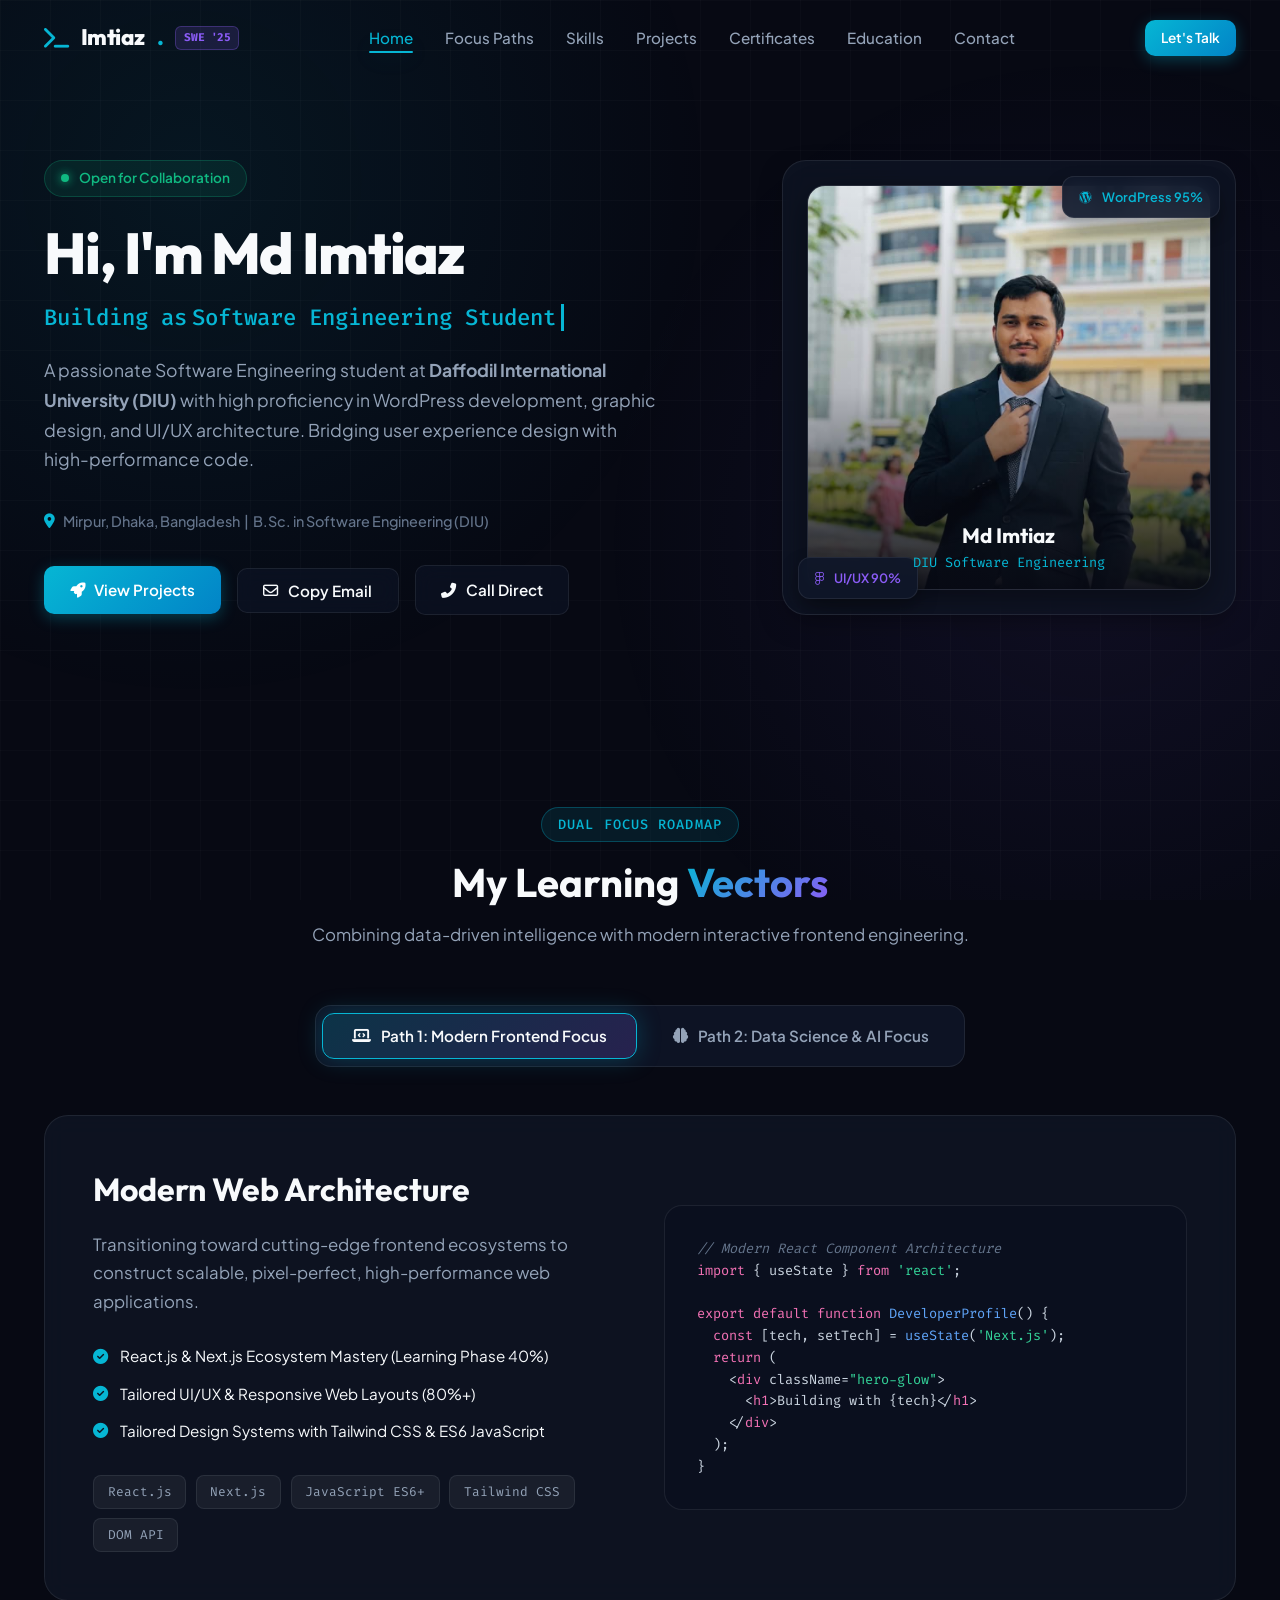
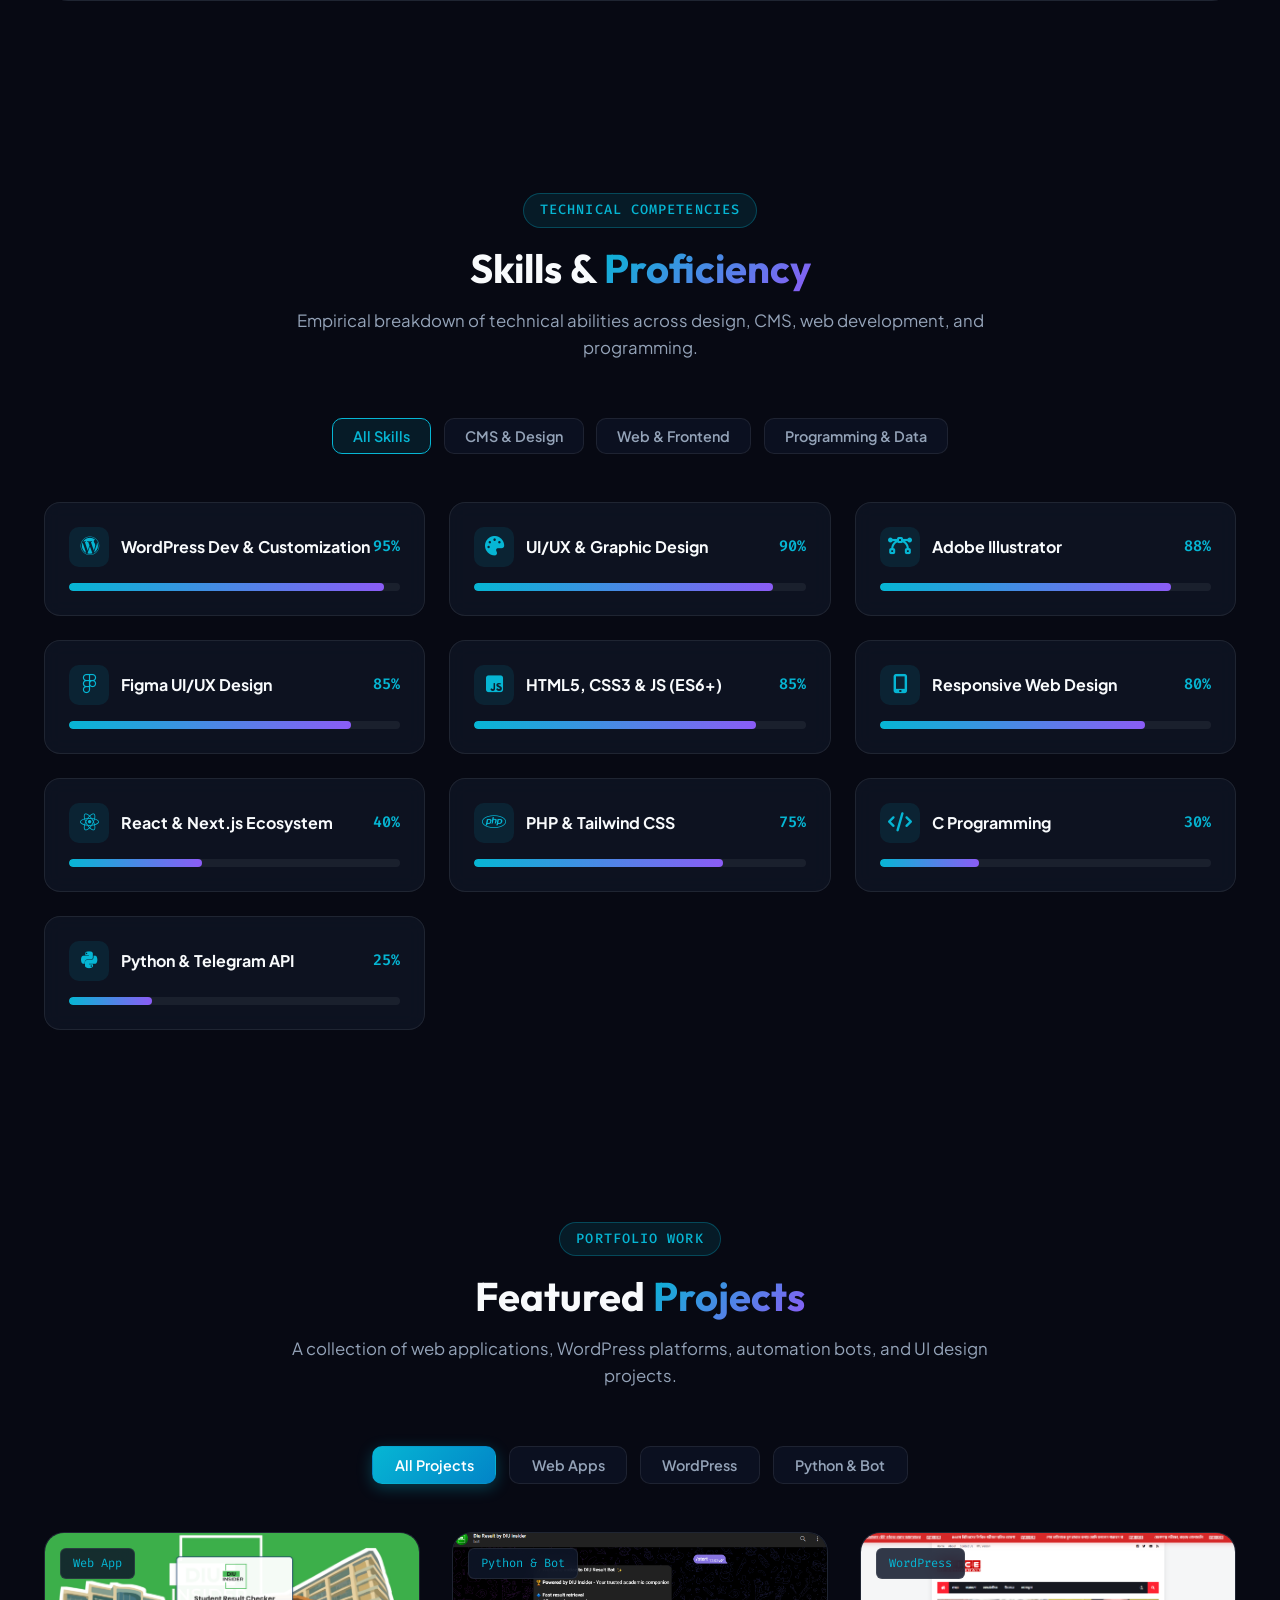
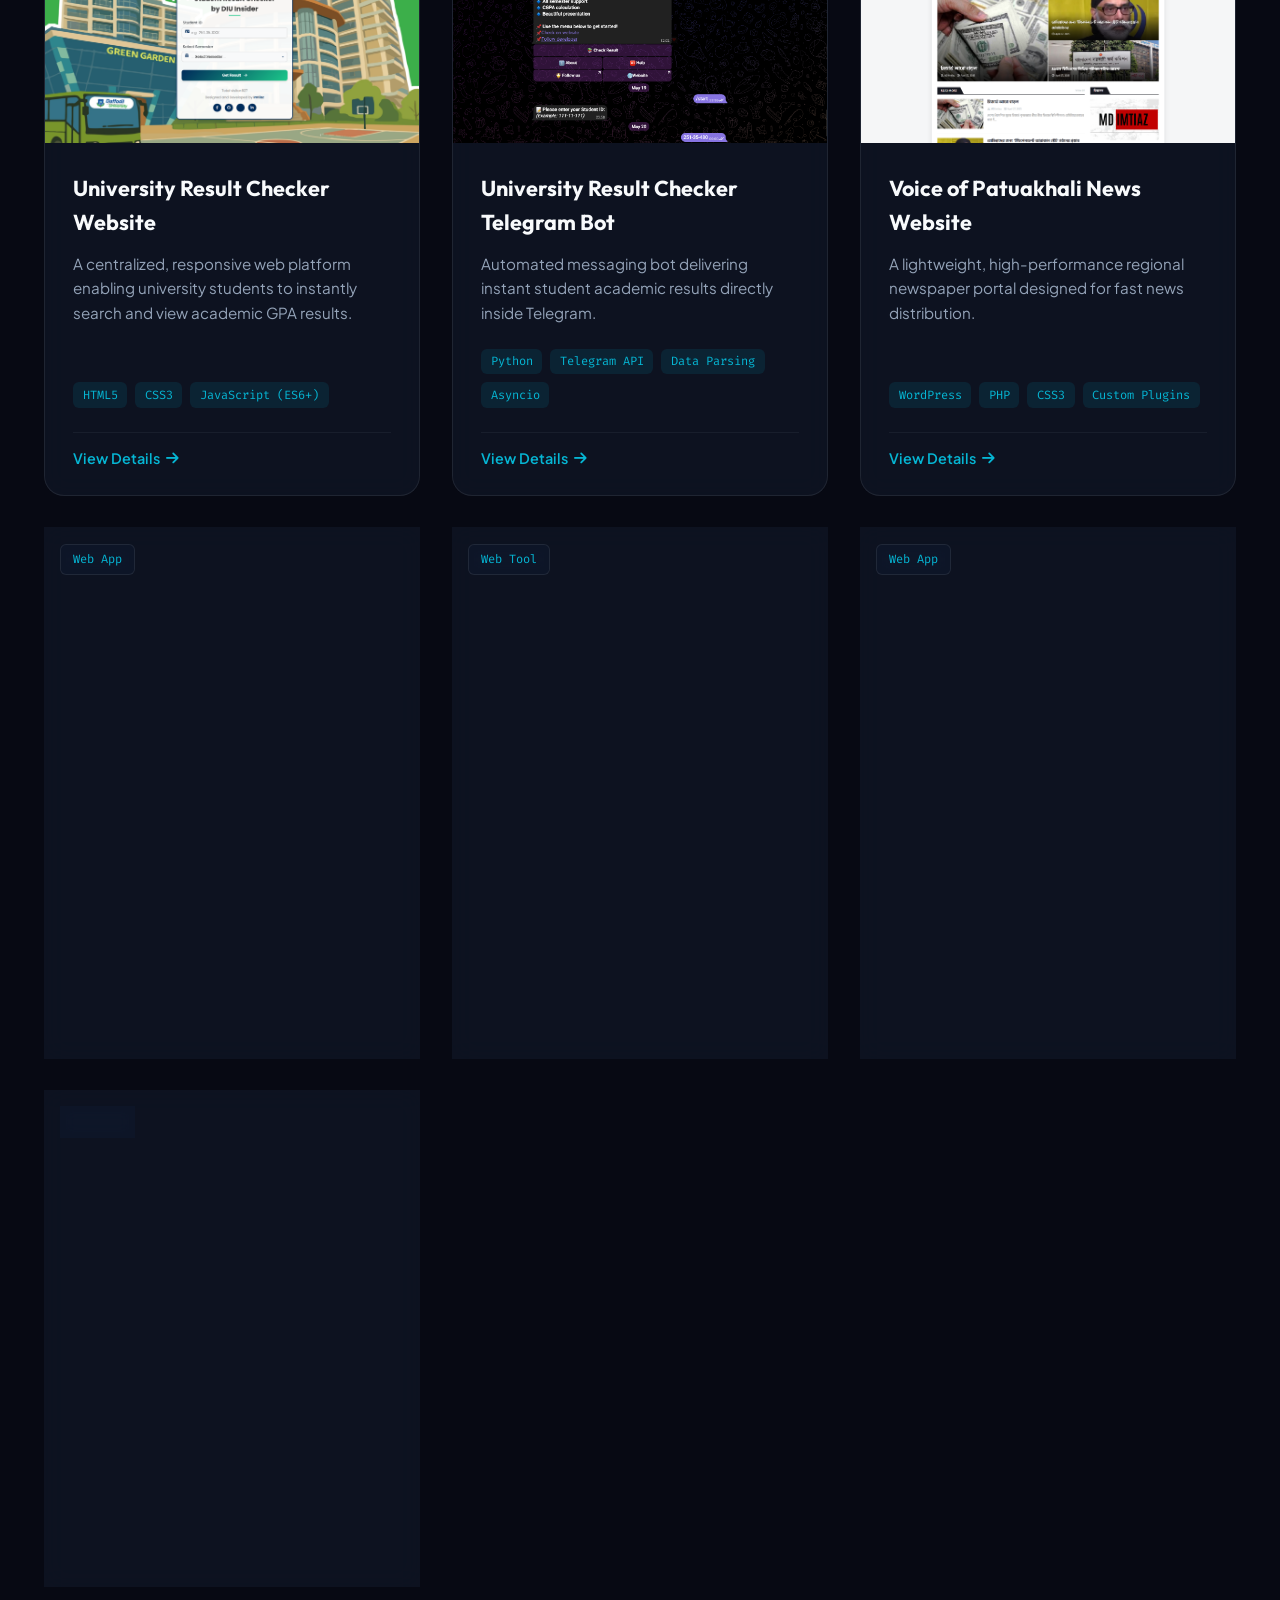
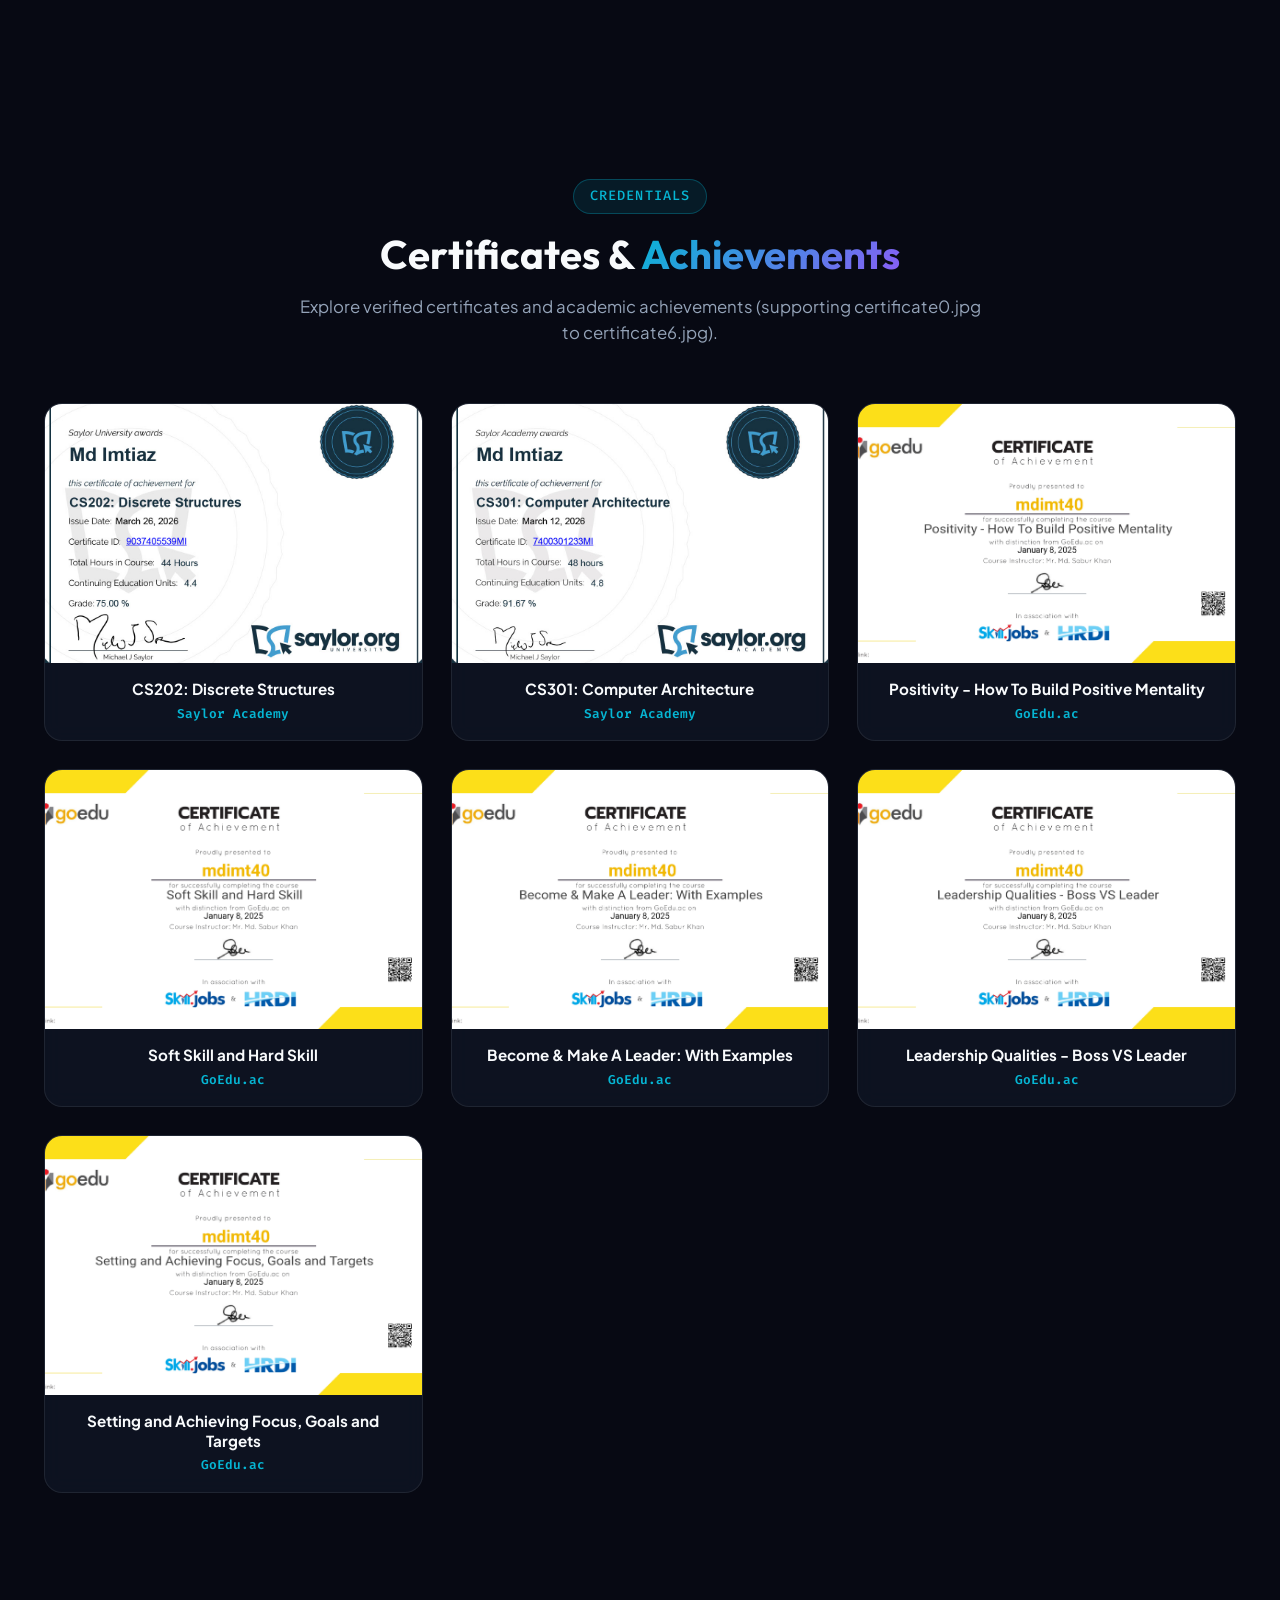
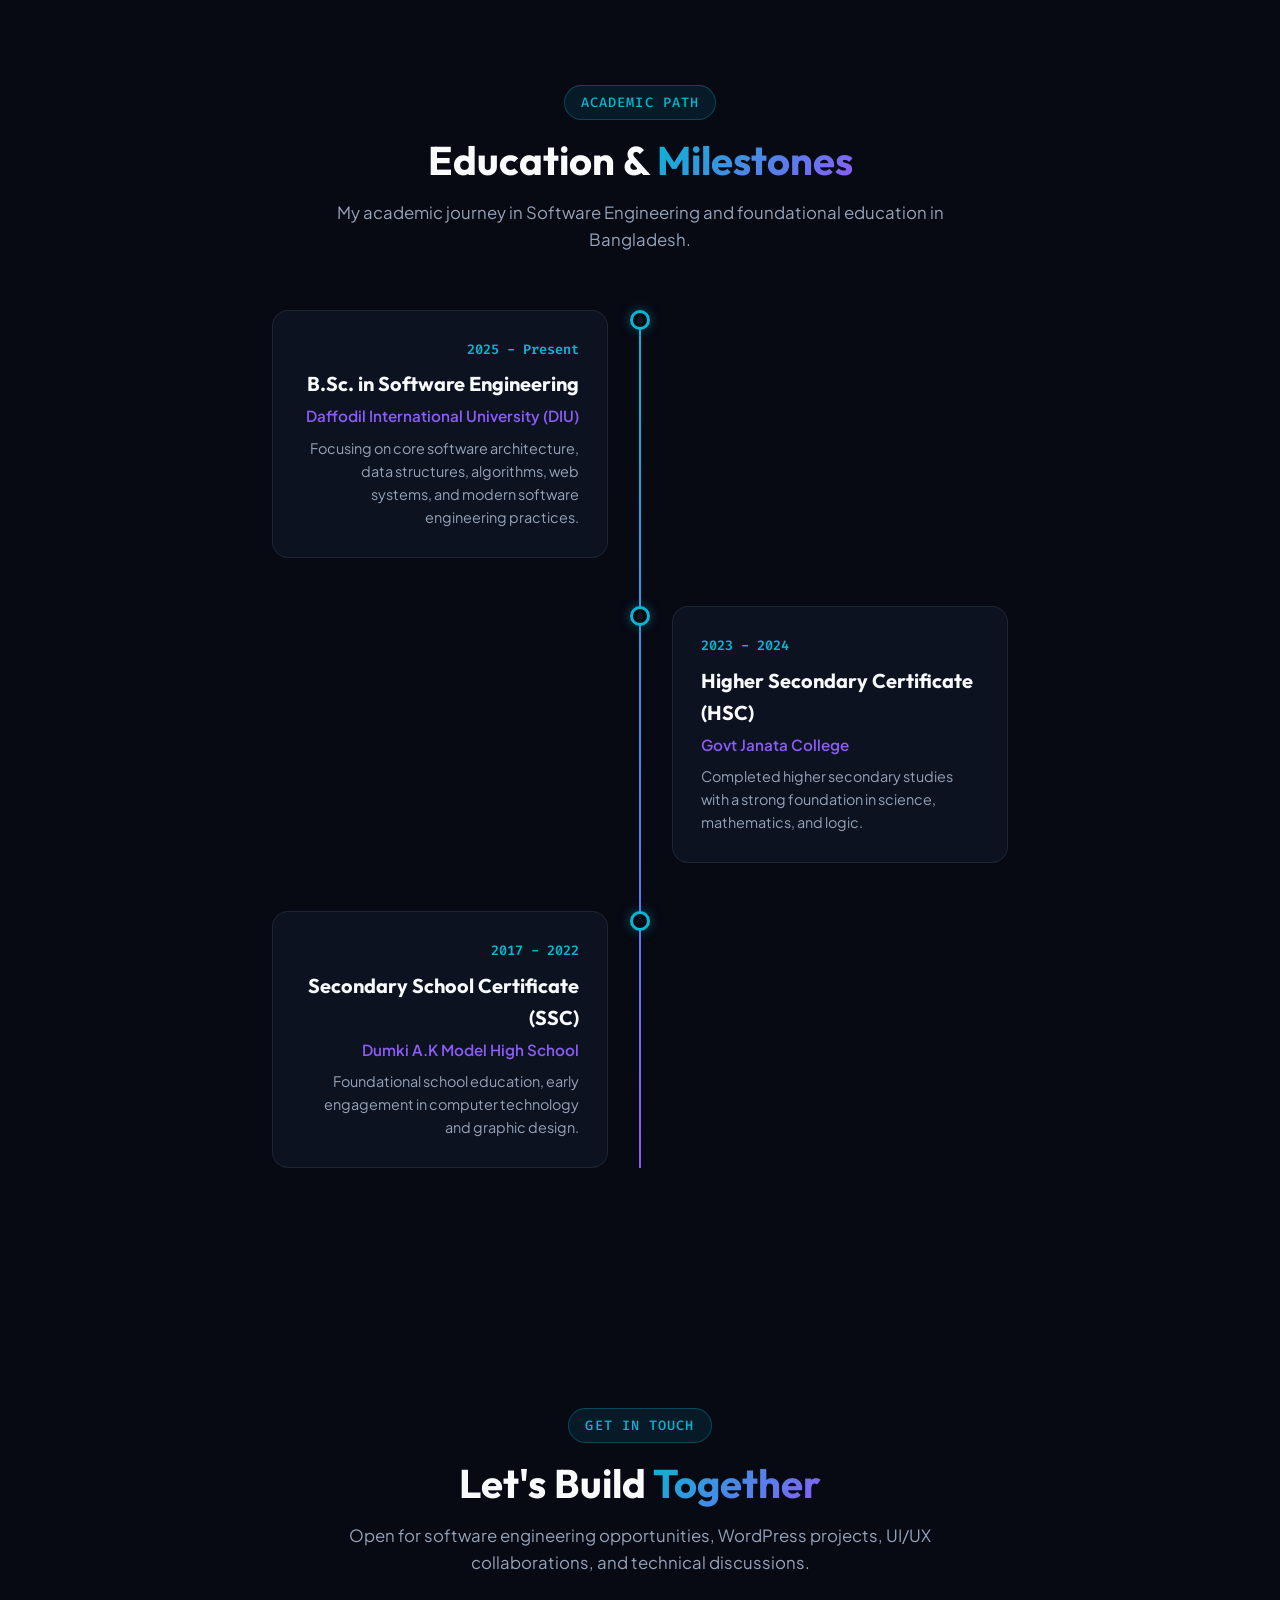
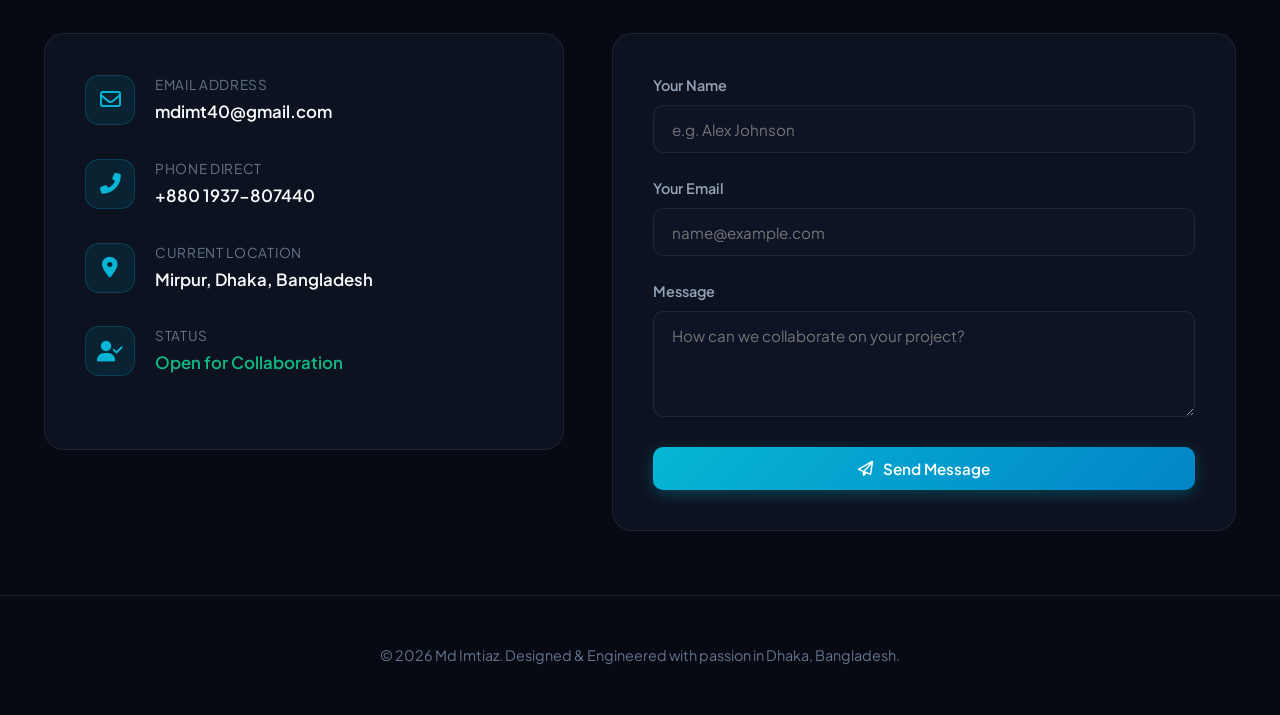
==== index.html @ 20d127e1 "Initial commit: Md Imtiaz Portfolio Website with responsive design, projects, certificates and dual " ====
<!DOCTYPE html>
<html lang="en">
<head>
  <meta charset="UTF-8">
  <meta name="viewport" content="width=device-width, initial-scale=1.0">
  <title>Md Imtiaz | Software Engineer, WordPress & UI/UX Developer</title>

  <!-- SEO Meta Tags -->
  <meta name="description" content="Portfolio of Md Imtiaz - Software Engineering student at DIU, WordPress Developer, UI/UX Designer, and emerging Frontend Developer & Data Scientist based in Dhaka, Bangladesh.">
  <meta name="keywords" content="Md Imtiaz, Software Engineer, WordPress Developer, UI/UX Designer, Frontend Developer, Data Science, DIU, Dhaka Bangladesh">
  <meta name="author" content="Md Imtiaz">

  <!-- Font Awesome Icons -->
  <link rel="stylesheet" href="https://cdnjs.cloudflare.com/ajax/libs/font-awesome/6.5.1/css/all.min.css">

  <!-- Custom CSS Styles -->
  <link rel="stylesheet" href="css/main.css">
  <link rel="stylesheet" href="css/components.css">
  <link rel="stylesheet" href="css/responsive.css">
</head>
<body>

  <!-- ==================== HEADER / NAVIGATION ==================== -->
  <header class="site-header" id="siteHeader">
    <div class="container nav-wrapper">
      <a href="#hero" class="brand-logo">
        <i class="fas fa-terminal" style="color: var(--accent-cyan);"></i>
        Imtiaz<span class="dot">.</span>
        <span class="brand-badge">SWE '25</span>
      </a>

      <nav>
        <ul class="nav-links" id="navLinks">
          <li><a href="#hero" class="nav-link active">Home</a></li>
          <li><a href="#career-paths" class="nav-link">Focus Paths</a></li>
          <li><a href="#skills" class="nav-link">Skills</a></li>
          <li><a href="#projects" class="nav-link">Projects</a></li>
          <li><a href="#certificates" class="nav-link">Certificates</a></li>
          <li><a href="#education" class="nav-link">Education</a></li>
          <li><a href="#contact" class="nav-link">Contact</a></li>
        </ul>
      </nav>

      <div class="header-cta">
        <a href="#contact" class="btn btn-primary btn-sm">Let's Talk</a>
        <button class="mobile-toggle" id="mobileToggle" aria-label="Toggle Navigation">
          <i class="fas fa-bars"></i>
        </button>
      </div>
    </div>
  </header>

  <main>
    <!-- ==================== HERO SECTION ==================== -->
    <section class="hero-section" id="hero">
      <div class="container hero-grid">
        <div class="hero-content">
          <div class="status-badge">
            <span class="status-pulse"></span>
            Open for Collaboration
          </div>

          <h1 class="hero-name">Hi, I'm <span class="gradient-text">Md Imtiaz</span></h1>

          <div class="hero-title-typing">
            <span>Building as</span>
            <span id="typingTarget"></span>
            <span class="typing-cursor"></span>
          </div>

          <p class="hero-bio">
            A passionate Software Engineering student at <strong>Daffodil International University (DIU)</strong> with high proficiency in WordPress development, graphic design, and UI/UX architecture. Bridging user experience design with high-performance code.
          </p>

          <div class="location-tag">
            <i class="fas fa-map-marker-alt" style="color: var(--accent-cyan);"></i>
            Mirpur, Dhaka, Bangladesh &nbsp;|&nbsp; B.Sc. in Software Engineering (DIU)
          </div>

          <div class="hero-actions">
            <a href="#projects" class="btn btn-primary">
              <i class="fas fa-rocket"></i> View Projects
            </a>
            <button onclick="copyEmail()" class="btn btn-outline">
              <i class="far fa-envelope"></i> Copy Email
            </button>
            <a href="tel:+8801937807440" class="btn btn-outline">
              <i class="fas fa-phone-alt"></i> Call Direct
            </a>
          </div>
        </div>

        <!-- Hero Avatar Showcase Card -->
        <div class="hero-avatar-card">
          <div class="avatar-graphic">
            <img src="image.jpg" alt="Md Imtiaz - Software Engineer" class="avatar-img">
            <div class="avatar-overlay-gradient"></div>
            <div class="avatar-info-box">
              <div class="avatar-info-name">Md Imtiaz</div>
              <div class="avatar-info-inst">DIU Software Engineering</div>
            </div>
          </div>

          <!-- Floating Badge Highlights -->
          <div class="float-badge badge-top-right">
            <i class="fab fa-wordpress"></i>
            <span>WordPress 95%</span>
          </div>
          <div class="float-badge badge-bottom-left">
            <i class="fab fa-figma"></i>
            <span>UI/UX 90%</span>
          </div>
        </div>
      </div>
    </section>


    <!-- ==================== DUAL CAREER PATH SPOTLIGHT ==================== -->
    <section class="path-section" id="career-paths">
      <div class="container">
        <div class="section-header">
          <span class="section-tag">Dual Focus Roadmap</span>
          <h2 class="section-title">My Learning <span class="gradient-text">Vectors</span></h2>
          <p class="section-desc">
            Combining data-driven intelligence with modern interactive frontend engineering.
          </p>
        </div>

        <div class="path-switcher-container">
          <div class="path-tabs">
            <button class="path-tab-btn active" data-path="frontend">
              <i class="fas fa-laptop-code"></i> Path 1: Modern Frontend Focus
            </button>
            <button class="path-tab-btn" data-path="data">
              <i class="fas fa-brain"></i> Path 2: Data Science & AI Focus
            </button>
          </div>
        </div>

        <!-- Path 1: Frontend Focus Card -->
        <div class="path-card active" id="path-frontend">
          <div class="path-content">
            <h3 class="path-content-title">Modern Web Architecture</h3>
            <p class="path-content-desc">
              Transitioning toward cutting-edge frontend ecosystems to construct scalable, pixel-perfect, high-performance web applications.
            </p>
            <ul class="path-feature-list">
              <li class="path-feature-item"><i class="fas fa-check-circle"></i> React.js & Next.js Ecosystem Mastery (Learning Phase 40%)</li>
              <li class="path-feature-item"><i class="fas fa-check-circle"></i> Tailored UI/UX & Responsive Web Layouts (80%+)</li>
              <li class="path-feature-item"><i class="fas fa-check-circle"></i> Tailored Design Systems with Tailwind CSS & ES6 JavaScript</li>
            </ul>
            <div class="path-tech-pills">
              <span class="tech-pill">React.js</span>
              <span class="tech-pill">Next.js</span>
              <span class="tech-pill">JavaScript ES6+</span>
              <span class="tech-pill">Tailwind CSS</span>
              <span class="tech-pill">DOM API</span>
            </div>
          </div>
          <div class="path-visual-box">
            <div class="code-preview">
              <span class="code-comment">// Modern React Component Architecture</span><br>
              <span class="code-keyword">import</span> { useState } <span class="code-keyword">from</span> <span class="code-string">'react'</span>;<br><br>
              <span class="code-keyword">export default function</span> <span class="code-func">DeveloperProfile</span>() {<br>
              &nbsp;&nbsp;<span class="code-keyword">const</span> [tech, setTech] = <span class="code-func">useState</span>(<span class="code-string">'Next.js'</span>);<br>
              &nbsp;&nbsp;<span class="code-keyword">return</span> (<br>
              &nbsp;&nbsp;&nbsp;&nbsp;&lt;<span class="code-keyword">div</span> className=<span class="code-string">"hero-glow"</span>&gt;<br>
              &nbsp;&nbsp;&nbsp;&nbsp;&nbsp;&nbsp;&lt;<span class="code-keyword">h1</span>&gt;Building with {tech}&lt;/<span class="code-keyword">h1</span>&gt;<br>
              &nbsp;&nbsp;&nbsp;&nbsp;&lt;/<span class="code-keyword">div</span>&gt;<br>
              &nbsp;&nbsp;);<br>
              }
            </div>
          </div>
        </div>

        <!-- Path 2: Data Focus Card -->
        <div class="path-card" id="path-data">
          <div class="path-content">
            <h3 class="path-content-title">Data Science & Insights</h3>
            <p class="path-content-desc">
              Expanding into data analysis, machine learning algorithms, and Python automation to uncover patterns and engineer intelligent data-driven solutions.
            </p>
            <ul class="path-feature-list">
              <li class="path-feature-item"><i class="fas fa-check-circle"></i> Python Programming & Scripting Foundations</li>
              <li class="path-feature-item"><i class="fas fa-check-circle"></i> Telegram Bot API & Automated Data Parsing</li>
              <li class="path-feature-item"><i class="fas fa-check-circle"></i> Machine Learning Concepts & Data Analytics</li>
            </ul>
            <div class="path-tech-pills">
              <span class="tech-pill">Python</span>
              <span class="tech-pill">Data Analysis</span>
              <span class="tech-pill">Machine Learning</span>
              <span class="tech-pill">Telegram API</span>
              <span class="tech-pill">C Language</span>
            </div>
          </div>
          <div class="path-visual-box">
            <div class="code-preview">
              <span class="code-comment"># Python Data Pipeline & Bot Handler</span><br>
              <span class="code-keyword">import</span> asyncio<br>
              <span class="code-keyword">from</span> telegram.ext <span class="code-keyword">import</span> Application<br><br>
              <span class="code-keyword">async def</span> <span class="code-func">fetch_results</span>(student_id):<br>
              &nbsp;&nbsp;data = <span class="code-keyword">await</span> parse_university_data(student_id)<br>
              &nbsp;&nbsp;<span class="code-keyword">return</span> <span class="code-string">f"GPA: {data['gpa']}"</span><br><br>
              print(<span class="code-string">"Data engine initialized..."</span>)
            </div>
          </div>
        </div>

      </div>
    </section>


    <!-- ==================== SKILLS & PROFICIENCY MATRIX ==================== -->
    <section class="skills-section" id="skills">
      <div class="container">
        <div class="section-header">
          <span class="section-tag">Technical Competencies</span>
          <h2 class="section-title">Skills & <span class="gradient-text">Proficiency</span></h2>
          <p class="section-desc">
            Empirical breakdown of technical abilities across design, CMS, web development, and programming.
          </p>
        </div>

        <div class="skills-filter">
          <button class="skill-cat-btn active" data-skill-cat="all">All Skills</button>
          <button class="skill-cat-btn" data-skill-cat="cms-design">CMS & Design</button>
          <button class="skill-cat-btn" data-skill-cat="frontend">Web & Frontend</button>
          <button class="skill-cat-btn" data-skill-cat="programming">Programming & Data</button>
        </div>

        <div class="skills-grid">

          <!-- CMS & Design Skills -->
          <div class="skill-card" data-category="cms-design">
            <div class="skill-header">
              <div class="skill-info">
                <div class="skill-icon"><i class="fab fa-wordpress"></i></div>
                <div class="skill-name">WordPress Dev & Customization</div>
              </div>
              <div class="skill-percent">95%</div>
            </div>
            <div class="skill-progress-bar">
              <div class="skill-progress-fill" data-percent="95%"></div>
            </div>
          </div>

          <div class="skill-card" data-category="cms-design">
            <div class="skill-header">
              <div class="skill-info">
                <div class="skill-icon"><i class="fas fa-palette"></i></div>
                <div class="skill-name">UI/UX & Graphic Design</div>
              </div>
              <div class="skill-percent">90%</div>
            </div>
            <div class="skill-progress-bar">
              <div class="skill-progress-fill" data-percent="90%"></div>
            </div>
          </div>

          <div class="skill-card" data-category="cms-design">
            <div class="skill-header">
              <div class="skill-info">
                <div class="skill-icon"><i class="fas fa-bezier-curve"></i></div>
                <div class="skill-name">Adobe Illustrator</div>
              </div>
              <div class="skill-percent">88%</div>
            </div>
            <div class="skill-progress-bar">
              <div class="skill-progress-fill" data-percent="88%"></div>
            </div>
          </div>

          <div class="skill-card" data-category="cms-design">
            <div class="skill-header">
              <div class="skill-info">
                <div class="skill-icon"><i class="fab fa-figma"></i></div>
                <div class="skill-name">Figma UI/UX Design</div>
              </div>
              <div class="skill-percent">85%</div>
            </div>
            <div class="skill-progress-bar">
              <div class="skill-progress-fill" data-percent="85%"></div>
            </div>
          </div>

          <!-- Web & Frontend Skills -->
          <div class="skill-card" data-category="frontend">
            <div class="skill-header">
              <div class="skill-info">
                <div class="skill-icon"><i class="fab fa-js-square"></i></div>
                <div class="skill-name">HTML5, CSS3 & JS (ES6+)</div>
              </div>
              <div class="skill-percent">85%</div>
            </div>
            <div class="skill-progress-bar">
              <div class="skill-progress-fill" data-percent="85%"></div>
            </div>
          </div>

          <div class="skill-card" data-category="frontend">
            <div class="skill-header">
              <div class="skill-info">
                <div class="skill-icon"><i class="fas fa-mobile-alt"></i></div>
                <div class="skill-name">Responsive Web Design</div>
              </div>
              <div class="skill-percent">80%</div>
            </div>
            <div class="skill-progress-bar">
              <div class="skill-progress-fill" data-percent="80%"></div>
            </div>
          </div>

          <div class="skill-card" data-category="frontend">
            <div class="skill-header">
              <div class="skill-info">
                <div class="skill-icon"><i class="fab fa-react"></i></div>
                <div class="skill-name">React & Next.js Ecosystem</div>
              </div>
              <div class="skill-percent">40%</div>
            </div>
            <div class="skill-progress-bar">
              <div class="skill-progress-fill" data-percent="40%"></div>
            </div>
          </div>

          <div class="skill-card" data-category="frontend">
            <div class="skill-header">
              <div class="skill-info">
                <div class="skill-icon"><i class="fab fa-php"></i></div>
                <div class="skill-name">PHP & Tailwind CSS</div>
              </div>
              <div class="skill-percent">75%</div>
            </div>
            <div class="skill-progress-bar">
              <div class="skill-progress-fill" data-percent="75%"></div>
            </div>
          </div>

          <!-- Programming & Data Skills -->
          <div class="skill-card" data-category="programming">
            <div class="skill-header">
              <div class="skill-info">
                <div class="skill-icon"><i class="fas fa-code"></i></div>
                <div class="skill-name">C Programming</div>
              </div>
              <div class="skill-percent">30%</div>
            </div>
            <div class="skill-progress-bar">
              <div class="skill-progress-fill" data-percent="30%"></div>
            </div>
          </div>

          <div class="skill-card" data-category="programming">
            <div class="skill-header">
              <div class="skill-info">
                <div class="skill-icon"><i class="fab fa-python"></i></div>
                <div class="skill-name">Python & Telegram API</div>
              </div>
              <div class="skill-percent">25%</div>
            </div>
            <div class="skill-progress-bar">
              <div class="skill-progress-fill" data-percent="25%"></div>
            </div>
          </div>

        </div>
      </div>
    </section>


    <!-- ==================== PROJECTS SHOWCASE ==================== -->
    <section class="projects-section" id="projects">
      <div class="container">
        <div class="section-header">
          <span class="section-tag">Portfolio Work</span>
          <h2 class="section-title">Featured <span class="gradient-text">Projects</span></h2>
          <p class="section-desc">
            A collection of web applications, WordPress platforms, automation bots, and UI design projects.
          </p>
        </div>

        <div class="project-filters">
          <button class="project-filter-btn active" data-filter="all">All Projects</button>
          <button class="project-filter-btn" data-filter="web">Web Apps</button>
          <button class="project-filter-btn" data-filter="wordpress">WordPress</button>
          <button class="project-filter-btn" data-filter="bot">Python & Bot</button>
        </div>

        <!-- Dynamic Projects Grid -->
        <div class="projects-grid" id="projectsGrid"></div>
      </div>
    </section>


    <!-- ==================== CERTIFICATES GALLERY ==================== -->
    <section class="cert-section" id="certificates">
      <div class="container">
        <div class="section-header">
          <span class="section-tag">Credentials</span>
          <h2 class="section-title">Certificates & <span class="gradient-text">Achievements</span></h2>
          <p class="section-desc">
            Explore verified certificates and academic achievements (supporting certificate0.jpg to certificate6.jpg).
          </p>
        </div>

        <!-- Certificates Grid Container -->
        <div class="cert-grid" id="certGrid"></div>
      </div>
    </section>


    <!-- ==================== EDUCATION & JOURNEY TIMELINE ==================== -->
    <section class="timeline-section" id="education">
      <div class="container">
        <div class="section-header">
          <span class="section-tag">Academic Path</span>
          <h2 class="section-title">Education & <span class="gradient-text">Milestones</span></h2>
          <p class="section-desc">
            My academic journey in Software Engineering and foundational education in Bangladesh.
          </p>
        </div>

        <div class="timeline">
          <!-- Item 1: DIU -->
          <div class="timeline-item">
            <div class="timeline-dot"></div>
            <div class="timeline-card">
              <div class="timeline-year">2025 - Present</div>
              <div class="timeline-degree">B.Sc. in Software Engineering</div>
              <div class="timeline-inst">Daffodil International University (DIU)</div>
              <p style="color: var(--text-muted); font-size: 0.9rem; margin-top: 0.5rem;">
                Focusing on core software architecture, data structures, algorithms, web systems, and modern software engineering practices.
              </p>
            </div>
          </div>

          <!-- Item 2: HSC -->
          <div class="timeline-item">
            <div class="timeline-dot"></div>
            <div class="timeline-card">
              <div class="timeline-year">2023 - 2024</div>
              <div class="timeline-degree">Higher Secondary Certificate (HSC)</div>
              <div class="timeline-inst">Govt Janata College</div>
              <p style="color: var(--text-muted); font-size: 0.9rem; margin-top: 0.5rem;">
                Completed higher secondary studies with a strong foundation in science, mathematics, and logic.
              </p>
            </div>
          </div>

          <!-- Item 3: SSC -->
          <div class="timeline-item">
            <div class="timeline-dot"></div>
            <div class="timeline-card">
              <div class="timeline-year">2017 - 2022</div>
              <div class="timeline-degree">Secondary School Certificate (SSC)</div>
              <div class="timeline-inst">Dumki A.K Model High School</div>
              <p style="color: var(--text-muted); font-size: 0.9rem; margin-top: 0.5rem;">
                Foundational school education, early engagement in computer technology and graphic design.
              </p>
            </div>
          </div>
        </div>
      </div>
    </section>


    <!-- ==================== CONTACT & FOOTER ==================== -->
    <section class="contact-section" id="contact">
      <div class="container">
        <div class="section-header">
          <span class="section-tag">Get In Touch</span>
          <h2 class="section-title">Let's Build <span class="gradient-text">Together</span></h2>
          <p class="section-desc">
            Open for software engineering opportunities, WordPress projects, UI/UX collaborations, and technical discussions.
          </p>
        </div>

        <div class="contact-grid">
          <!-- Info Card -->
          <div class="contact-info-card">
            <div class="contact-item">
              <div class="contact-icon"><i class="far fa-envelope"></i></div>
              <div>
                <div class="contact-label">Email Address</div>
                <div class="contact-value">
                  <a href="mailto:mdimt40@gmail.com">mdimt40@gmail.com</a>
                </div>
              </div>
            </div>

            <div class="contact-item">
              <div class="contact-icon"><i class="fas fa-phone-alt"></i></div>
              <div>
                <div class="contact-label">Phone Direct</div>
                <div class="contact-value">
                  <a href="tel:+8801937807440">+880 1937-807440</a>
                </div>
              </div>
            </div>

            <div class="contact-item">
              <div class="contact-icon"><i class="fas fa-map-marker-alt"></i></div>
              <div>
                <div class="contact-label">Current Location</div>
                <div class="contact-value">Mirpur, Dhaka, Bangladesh</div>
              </div>
            </div>

            <div class="contact-item">
              <div class="contact-icon"><i class="fas fa-user-check"></i></div>
              <div>
                <div class="contact-label">Status</div>
                <div class="contact-value" style="color: var(--accent-emerald);">Open for Collaboration</div>
              </div>
            </div>
          </div>

          <!-- Interactive Contact Form Card -->
          <div class="contact-form-card">
            <form id="contactForm">
              <div class="form-group">
                <label class="form-label" for="contactName">Your Name</label>
                <input type="text" id="contactName" class="form-input" placeholder="e.g. Alex Johnson" required>
              </div>

              <div class="form-group">
                <label class="form-label" for="contactEmail">Your Email</label>
                <input type="email" id="contactEmail" class="form-input" placeholder="name@example.com" required>
              </div>

              <div class="form-group">
                <label class="form-label" for="contactMsg">Message</label>
                <textarea id="contactMsg" class="form-textarea" rows="4" placeholder="How can we collaborate on your project?" required></textarea>
              </div>

              <button type="submit" class="btn btn-primary" style="width: 100%;">
                <i class="far fa-paper-plane"></i> Send Message
              </button>
            </form>
          </div>
        </div>
      </div>
    </section>
  </main>

  <!-- ==================== SITE FOOTER ==================== -->
  <footer class="site-footer">
    <div class="container">
      <p>&copy; 2026 Md Imtiaz. Designed & Engineered with passion in Dhaka, Bangladesh.</p>
    </div>
  </footer>

  <!-- ==================== PROJECT DETAILS MODAL ==================== -->
  <div class="lightbox-modal" id="projectModal" onclick="if(event.target===this) closeProjectModal()">
    <div class="lightbox-content" style="background: var(--bg-dark); padding: 2.5rem; border-radius: 20px; border: 1px solid var(--border-glass); max-width: 550px; width: 90%;">
      <span class="lightbox-close" onclick="closeProjectModal()">&times;</span>
      <div id="projectModalBody"></div>
    </div>
  </div>

  <!-- ==================== CERTIFICATE LIGHTBOX MODAL ==================== -->
  <div class="lightbox-modal" id="certLightbox" onclick="if(event.target===this) closeLightbox()">
    <div class="lightbox-content">
      <span class="lightbox-close" onclick="closeLightbox()">&times;</span>
      <button class="lightbox-nav prev" onclick="navigateLightbox(-1)" aria-label="Previous Certificate">
        <i class="fas fa-chevron-left"></i>
      </button>
      <img src="" id="lightboxImg" class="lightbox-img" alt="Certificate Preview">
      <button class="lightbox-nav next" onclick="navigateLightbox(1)" aria-label="Next Certificate">
        <i class="fas fa-chevron-right"></i>
      </button>
      <div class="lightbox-title" id="lightboxTitle"></div>
    </div>
  </div>

  <!-- ==================== TOAST NOTIFICATION ==================== -->
  <div class="toast-msg" id="toastMsg">Notification message</div>

  <!-- JavaScript Modules -->
  <script src="js/projects.js"></script>
  <script src="js/certificates.js"></script>
  <script src="js/app.js"></script>
</body>
</html>
---- css/main.css ----
/* ==========================================================================
   Main Stylesheet - Md Imtiaz Portfolio
   Design System: Midnight Cyber Dark, Glassmorphism, Neon Cyan & Violet Glow
   ========================================================================== */

@import url('https://fonts.googleapis.com/css2?family=Fira+Code:wght@400;500;600&family=Outfit:wght@400;500;600;700;800&family=Plus+Jakarta+Sans:wght@300;400;500;600;700;800&display=swap');

:root {
  /* Color System */
  --bg-dark: #070913;
  --bg-card: rgba(17, 24, 39, 0.7);
  --bg-card-hover: rgba(31, 41, 55, 0.8);
  --bg-glass: rgba(15, 23, 42, 0.65);
  --border-glass: rgba(255, 255, 255, 0.08);
  --border-accent: rgba(6, 182, 212, 0.3);

  /* Primary Accents */
  --accent-cyan: #06b6d4;
  --accent-cyan-glow: rgba(6, 182, 212, 0.4);
  --accent-violet: #8b5cf6;
  --accent-violet-glow: rgba(139, 92, 246, 0.4);
  --accent-emerald: #10b981;
  --accent-emerald-glow: rgba(16, 185, 129, 0.3);
  --accent-amber: #f59e0b;

  /* Text Colors */
  --text-main: #f8fafc;
  --text-muted: #94a3b8;
  --text-dim: #64748b;
  --text-highlight: #38bdf8;

  /* Typography */
  --font-sans: 'Plus Jakarta Sans', -apple-system, BlinkMacSystemFont, sans-serif;
  --font-heading: 'Outfit', sans-serif;
  --font-mono: 'Fira Code', monospace;

  /* Animations & Transitions */
  --transition-fast: 0.2s cubic-bezier(0.4, 0, 0.2, 1);
  --transition-normal: 0.3s cubic-bezier(0.4, 0, 0.2, 1);
  --transition-bounce: 0.5s cubic-bezier(0.68, -0.55, 0.265, 1.55);

  /* Shadows */
  --shadow-glow-cyan: 0 0 25px rgba(6, 182, 212, 0.25);
  --shadow-glow-violet: 0 0 25px rgba(139, 92, 246, 0.25);
  --shadow-card: 0 10px 30px -10px rgba(0, 0, 0, 0.5);
}

/* Reset & Base */
*, *::before, *::after {
  box-sizing: border-box;
  margin: 0;
  padding: 0;
}

html {
  scroll-behavior: smooth;
  font-size: 16px;
}

body {
  background-color: var(--bg-dark);
  color: var(--text-main);
  font-family: var(--font-sans);
  line-height: 1.6;
  overflow-x: hidden;
  position: relative;
  min-height: 100vh;
}

/* Subtle Animated Background Grid */
body::before {
  content: '';
  position: fixed;
  top: 0;
  left: 0;
  width: 100vw;
  height: 100vh;
  background: 
    radial-gradient(circle at 15% 20%, rgba(6, 182, 212, 0.08) 0%, transparent 40%),
    radial-gradient(circle at 85% 60%, rgba(139, 92, 246, 0.08) 0%, transparent 40%),
    linear-gradient(to right, rgba(255, 255, 255, 0.02) 1px, transparent 1px),
    linear-gradient(to bottom, rgba(255, 255, 255, 0.02) 1px, transparent 1px);
  background-size: 100% 100%, 100% 100%, 50px 50px, 50px 50px;
  pointer-events: none;
  z-index: -1;
}

a {
  color: inherit;
  text-decoration: none;
}

button {
  cursor: pointer;
  border: none;
  background: none;
  font-family: inherit;
}

img {
  max-width: 100%;
  height: auto;
  display: block;
}

/* Container */
.container {
  width: 100%;
  max-width: 1240px;
  margin: 0 auto;
  padding: 0 1.5rem;
}

/* Section Header Utility */
.section-header {
  text-align: center;
  max-width: 700px;
  margin: 0 auto 3.5rem auto;
}

.section-tag {
  display: inline-flex;
  align-items: center;
  gap: 0.5rem;
  padding: 0.35rem 1rem;
  border-radius: 9999px;
  background: rgba(6, 182, 212, 0.1);
  border: 1px solid var(--border-accent);
  color: var(--accent-cyan);
  font-family: var(--font-mono);
  font-size: 0.85rem;
  font-weight: 500;
  text-transform: uppercase;
  letter-spacing: 0.08em;
  margin-bottom: 1rem;
}

.section-title {
  font-family: var(--font-heading);
  font-size: 2.5rem;
  font-weight: 700;
  color: var(--text-main);
  line-height: 1.2;
  margin-bottom: 1rem;
}

.section-title .gradient-text {
  background: linear-gradient(135deg, var(--accent-cyan), var(--accent-violet));
  -webkit-background-clip: text;
  -webkit-text-fill-color: transparent;
}

.section-desc {
  color: var(--text-muted);
  font-size: 1.05rem;
}

/* Custom Scrollbar */
::-webkit-scrollbar {
  width: 8px;
}
::-webkit-scrollbar-track {
  background: var(--bg-dark);
}
::-webkit-scrollbar-thumb {
  background: #1e293b;
  border-radius: 4px;
}
::-webkit-scrollbar-thumb:hover {
  background: var(--accent-cyan);
}
---- css/components.css ----
/* ==========================================================================
   Components Stylesheet - Md Imtiaz Portfolio
   ========================================================================== */

/* 1. Header & Navigation */
.site-header {
  position: fixed;
  top: 0;
  left: 0;
  width: 100%;
  z-index: 100;
  padding: 1.25rem 0;
  transition: all var(--transition-normal);
}

.site-header.scrolled {
  background: var(--bg-glass);
  backdrop-filter: blur(16px);
  -webkit-backdrop-filter: blur(16px);
  border-bottom: 1px solid var(--border-glass);
  padding: 0.85rem 0;
  box-shadow: 0 4px 20px rgba(0, 0, 0, 0.4);
}

.nav-wrapper {
  display: flex;
  align-items: center;
  justify-content: space-between;
}

.brand-logo {
  display: flex;
  align-items: center;
  gap: 0.75rem;
  font-family: var(--font-heading);
  font-size: 1.4rem;
  font-weight: 800;
  color: var(--text-main);
  letter-spacing: -0.02em;
}

.brand-logo span.dot {
  color: var(--accent-cyan);
}

.brand-badge {
  font-size: 0.7rem;
  padding: 0.15rem 0.5rem;
  border-radius: 6px;
  background: rgba(139, 92, 246, 0.15);
  border: 1px solid rgba(139, 92, 246, 0.3);
  color: var(--accent-violet);
  font-family: var(--font-mono);
  text-transform: uppercase;
}

.nav-links {
  display: flex;
  align-items: center;
  gap: 2rem;
  list-style: none;
}

.nav-link {
  font-size: 0.95rem;
  font-weight: 500;
  color: var(--text-muted);
  transition: color var(--transition-fast);
  position: relative;
}

.nav-link:hover, .nav-link.active {
  color: var(--accent-cyan);
}

.nav-link.active::after {
  content: '';
  position: absolute;
  bottom: -6px;
  left: 0;
  width: 100%;
  height: 2px;
  background: var(--accent-cyan);
  border-radius: 2px;
  box-shadow: var(--shadow-glow-cyan);
}

.header-cta {
  display: flex;
  align-items: center;
  gap: 1rem;
}

/* Button Components */
.btn {
  display: inline-flex;
  align-items: center;
  justify-content: center;
  gap: 0.6rem;
  padding: 0.75rem 1.6rem;
  border-radius: 10px;
  font-weight: 600;
  font-size: 0.95rem;
  transition: all var(--transition-normal);
  text-decoration: none;
}

.btn-primary {
  background: linear-gradient(135deg, var(--accent-cyan), #0284c7);
  color: #ffffff;
  box-shadow: 0 4px 15px rgba(6, 182, 212, 0.3);
}

.btn-primary:hover {
  transform: translateY(-2px);
  box-shadow: 0 8px 25px rgba(6, 182, 212, 0.5);
}

.btn-outline {
  background: rgba(15, 23, 42, 0.5);
  border: 1px solid var(--border-glass);
  color: var(--text-main);
  backdrop-filter: blur(10px);
}

.btn-outline:hover {
  border-color: var(--accent-cyan);
  color: var(--accent-cyan);
  transform: translateY(-2px);
}

.btn-sm {
  padding: 0.45rem 1rem;
  font-size: 0.85rem;
}

/* Mobile Toggle */
.mobile-toggle {
  display: none;
  font-size: 1.5rem;
  color: var(--text-main);
  background: none;
  border: none;
}

/* 2. Hero Section */
.hero-section {
  padding: 10rem 0 6rem 0;
  position: relative;
  overflow: hidden;
}

.hero-grid {
  display: grid;
  grid-template-columns: 1.2fr 0.8fr;
  gap: 3.5rem;
  align-items: center;
}

.status-badge {
  display: inline-flex;
  align-items: center;
  gap: 0.6rem;
  padding: 0.4rem 1rem;
  border-radius: 9999px;
  background: rgba(16, 185, 129, 0.1);
  border: 1px solid rgba(16, 185, 129, 0.25);
  color: var(--accent-emerald);
  font-size: 0.85rem;
  font-weight: 600;
  margin-bottom: 1.5rem;
}

.status-pulse {
  width: 8px;
  height: 8px;
  border-radius: 50%;
  background: var(--accent-emerald);
  box-shadow: 0 0 10px var(--accent-emerald);
  animation: pulse-ring 1.8s infinite;
}

@keyframes pulse-ring {
  0% { transform: scale(0.95); box-shadow: 0 0 0 0 rgba(16, 185, 129, 0.7); }
  70% { transform: scale(1); box-shadow: 0 0 0 8px rgba(16, 185, 129, 0); }
  100% { transform: scale(0.95); box-shadow: 0 0 0 0 rgba(16, 185, 129, 0); }
}

.hero-name {
  font-family: var(--font-heading);
  font-size: 3.6rem;
  font-weight: 800;
  line-height: 1.1;
  margin-bottom: 1rem;
  letter-spacing: -0.03em;
}

.hero-title-typing {
  font-size: 1.4rem;
  color: var(--accent-cyan);
  font-family: var(--font-mono);
  font-weight: 500;
  min-height: 2rem;
  margin-bottom: 1.25rem;
  display: flex;
  align-items: center;
  gap: 0.3rem;
}

.typing-cursor {
  display: inline-block;
  width: 3px;
  height: 1.2em;
  background: var(--accent-cyan);
  animation: blink 0.8s infinite;
}

@keyframes blink {
  0%, 100% { opacity: 1; }
  50% { opacity: 0; }
}

.hero-bio {
  color: var(--text-muted);
  font-size: 1.1rem;
  line-height: 1.7;
  margin-bottom: 2rem;
  max-width: 620px;
}

.location-tag {
  display: inline-flex;
  align-items: center;
  gap: 0.5rem;
  color: var(--text-dim);
  font-size: 0.9rem;
  margin-bottom: 2rem;
  font-weight: 500;
}

.hero-actions {
  display: flex;
  align-items: center;
  gap: 1rem;
  flex-wrap: wrap;
}

/* Hero Visual / Avatar Card */
.hero-avatar-card {
  position: relative;
  border-radius: 24px;
  background: var(--bg-card);
  border: 1px solid var(--border-glass);
  padding: 1.5rem;
  backdrop-filter: blur(12px);
  box-shadow: var(--shadow-card);
  overflow: hidden;
}

.avatar-graphic {
  width: 100%;
  aspect-ratio: 1/1;
  border-radius: 18px;
  position: relative;
  overflow: hidden;
  border: 1px solid rgba(255, 255, 255, 0.1);
  box-shadow: 0 10px 30px rgba(0, 0, 0, 0.4);
}

.avatar-img {
  width: 100%;
  height: 100%;
  object-fit: cover;
  object-position: top center;
  transition: transform var(--transition-normal);
}

.hero-avatar-card:hover .avatar-img {
  transform: scale(1.03);
}

.avatar-overlay-gradient {
  position: absolute;
  inset: 0;
  background: linear-gradient(to top, rgba(7, 9, 19, 0.95) 0%, rgba(7, 9, 19, 0.2) 50%, transparent 100%);
  pointer-events: none;
}

.avatar-info-box {
  position: absolute;
  bottom: 15px;
  left: 15px;
  right: 15px;
  text-align: center;
  z-index: 2;
}

.avatar-info-name {
  font-family: var(--font-heading);
  font-size: 1.3rem;
  font-weight: 700;
  color: var(--text-main);
}

.avatar-info-inst {
  font-size: 0.85rem;
  color: var(--accent-cyan);
  font-family: var(--font-mono);
}

/* Float Badges on Avatar */
.float-badge {
  position: absolute;
  padding: 0.6rem 1rem;
  border-radius: 12px;
  background: rgba(15, 23, 42, 0.9);
  border: 1px solid var(--border-glass);
  backdrop-filter: blur(10px);
  font-size: 0.8rem;
  font-weight: 600;
  display: flex;
  align-items: center;
  gap: 0.6rem;
  box-shadow: 0 10px 20px rgba(0, 0, 0, 0.3);
  animation: float 4s ease-in-out infinite;
}

.float-badge.badge-top-right {
  top: 15px;
  right: 15px;
  color: var(--accent-cyan);
  animation-delay: 0s;
}

.float-badge.badge-bottom-left {
  bottom: 15px;
  left: 15px;
  color: var(--accent-violet);
  animation-delay: 2s;
}

@keyframes float {
  0%, 100% { transform: translateY(0); }
  50% { transform: translateY(-8px); }
}

/* 3. Dual Career Path Spotlight Section */
.path-section {
  padding: 6rem 0;
  position: relative;
}

.path-switcher-container {
  display: flex;
  justify-content: center;
  margin-bottom: 3rem;
}

.path-tabs {
  display: inline-flex;
  padding: 0.4rem;
  background: rgba(15, 23, 42, 0.8);
  border: 1px solid var(--border-glass);
  border-radius: 16px;
  gap: 0.5rem;
}

.path-tab-btn {
  padding: 0.8rem 1.8rem;
  border-radius: 12px;
  font-weight: 600;
  font-size: 0.95rem;
  color: var(--text-muted);
  transition: all var(--transition-normal);
  display: flex;
  align-items: center;
  gap: 0.6rem;
}

.path-tab-btn.active {
  background: linear-gradient(135deg, rgba(6, 182, 212, 0.2), rgba(139, 92, 246, 0.2));
  border: 1px solid var(--accent-cyan);
  color: var(--text-main);
  box-shadow: var(--shadow-glow-cyan);
}

.path-card {
  display: none;
  background: var(--bg-card);
  border: 1px solid var(--border-glass);
  border-radius: 24px;
  padding: 3rem;
  backdrop-filter: blur(12px);
  grid-template-columns: 1fr 1fr;
  gap: 3rem;
  align-items: center;
  animation: fadeIn 0.4s ease-out;
}

.path-card.active {
  display: grid;
}

@keyframes fadeIn {
  from { opacity: 0; transform: translateY(15px); }
  to { opacity: 1; transform: translateY(0); }
}

.path-content-title {
  font-family: var(--font-heading);
  font-size: 2rem;
  font-weight: 700;
  margin-bottom: 1rem;
}

.path-content-desc {
  color: var(--text-muted);
  font-size: 1.05rem;
  margin-bottom: 1.75rem;
  line-height: 1.7;
}

.path-feature-list {
  list-style: none;
  display: flex;
  flex-direction: column;
  gap: 0.8rem;
  margin-bottom: 2rem;
}

.path-feature-item {
  display: flex;
  align-items: center;
  gap: 0.75rem;
  color: var(--text-main);
  font-size: 0.95rem;
}

.path-feature-item i {
  color: var(--accent-cyan);
}

.path-tech-pills {
  display: flex;
  flex-wrap: wrap;
  gap: 0.6rem;
}

.tech-pill {
  padding: 0.35rem 0.85rem;
  border-radius: 8px;
  background: rgba(255, 255, 255, 0.05);
  border: 1px solid rgba(255, 255, 255, 0.08);
  font-family: var(--font-mono);
  font-size: 0.8rem;
  color: var(--text-muted);
}

.path-visual-box {
  background: rgba(10, 15, 30, 0.8);
  border: 1px solid var(--border-glass);
  border-radius: 18px;
  padding: 2rem;
  position: relative;
}

/* Code Snippet Mockup in Path Visual */
.code-preview {
  font-family: var(--font-mono);
  font-size: 0.85rem;
  line-height: 1.6;
  color: #cbd5e1;
}

.code-keyword { color: #f472b6; }
.code-func { color: #60a5fa; }
.code-string { color: #34d399; }
.code-comment { color: #64748b; font-style: italic; }

/* 4. Skills & Proficiency Matrix */
.skills-section {
  padding: 6rem 0;
}

.skills-filter {
  display: flex;
  justify-content: center;
  gap: 0.8rem;
  margin-bottom: 3rem;
  flex-wrap: wrap;
}

.skill-cat-btn {
  padding: 0.5rem 1.25rem;
  border-radius: 10px;
  font-size: 0.9rem;
  font-weight: 600;
  background: rgba(15, 23, 42, 0.6);
  border: 1px solid var(--border-glass);
  color: var(--text-muted);
  transition: all var(--transition-fast);
}

.skill-cat-btn.active, .skill-cat-btn:hover {
  border-color: var(--accent-cyan);
  color: var(--accent-cyan);
  background: rgba(6, 182, 212, 0.1);
}

.skills-grid {
  display: grid;
  grid-template-columns: repeat(auto-fill, minmax(320px, 1fr));
  gap: 1.5rem;
}

.skill-card {
  background: var(--bg-card);
  border: 1px solid var(--border-glass);
  border-radius: 16px;
  padding: 1.5rem;
  backdrop-filter: blur(10px);
  transition: all var(--transition-normal);
}

.skill-card:hover {
  transform: translateY(-4px);
  border-color: var(--border-accent);
  box-shadow: var(--shadow-card);
}

.skill-header {
  display: flex;
  align-items: center;
  justify-content: space-between;
  margin-bottom: 1rem;
}

.skill-info {
  display: flex;
  align-items: center;
  gap: 0.75rem;
}

.skill-icon {
  width: 40px;
  height: 40px;
  border-radius: 10px;
  background: rgba(6, 182, 212, 0.1);
  display: flex;
  align-items: center;
  justify-content: center;
  color: var(--accent-cyan);
  font-size: 1.2rem;
}

.skill-name {
  font-weight: 700;
  font-size: 1rem;
  color: var(--text-main);
}

.skill-percent {
  font-family: var(--font-mono);
  font-weight: 600;
  font-size: 0.95rem;
  color: var(--accent-cyan);
}

.skill-progress-bar {
  width: 100%;
  height: 8px;
  background: rgba(255, 255, 255, 0.06);
  border-radius: 4px;
  overflow: hidden;
  position: relative;
}

.skill-progress-fill {
  height: 100%;
  border-radius: 4px;
  background: linear-gradient(90deg, var(--accent-cyan), var(--accent-violet));
  width: 0%;
  transition: width 1.2s ease-out;
}

/* 5. Projects Showcase */
.projects-section {
  padding: 6rem 0;
}

.project-filters {
  display: flex;
  justify-content: center;
  gap: 0.8rem;
  margin-bottom: 3rem;
  flex-wrap: wrap;
}

.project-filter-btn {
  padding: 0.55rem 1.35rem;
  border-radius: 10px;
  font-size: 0.9rem;
  font-weight: 600;
  background: rgba(15, 23, 42, 0.6);
  border: 1px solid var(--border-glass);
  color: var(--text-muted);
  transition: all var(--transition-fast);
}

.project-filter-btn.active, .project-filter-btn:hover {
  background: linear-gradient(135deg, var(--accent-cyan), #0284c7);
  color: #fff;
  border-color: transparent;
  box-shadow: 0 4px 15px rgba(6, 182, 212, 0.3);
}

.projects-grid {
  display: grid;
  grid-template-columns: repeat(auto-fill, minmax(350px, 1fr));
  gap: 2rem;
}

.project-card {
  background: var(--bg-card);
  border: 1px solid var(--border-glass);
  border-radius: 20px;
  overflow: hidden;
  backdrop-filter: blur(12px);
  transition: all var(--transition-normal);
  display: flex;
  flex-direction: column;
}

.project-card:hover {
  transform: translateY(-6px);
  border-color: var(--border-accent);
  box-shadow: 0 15px 35px -10px rgba(0, 0, 0, 0.6);
}

.project-banner {
  width: 100%;
  height: 210px;
  background: #0f172a;
  position: relative;
  overflow: hidden;
}

.project-banner-img {
  width: 100%;
  height: 100%;
  object-fit: cover;
  object-position: top center;
  transition: transform var(--transition-normal);
}

.project-card:hover .project-banner-img {
  transform: scale(1.06);
}

.project-category-tag {
  position: absolute;
  top: 15px;
  left: 15px;
  padding: 0.3rem 0.75rem;
  border-radius: 6px;
  background: rgba(15, 23, 42, 0.85);
  border: 1px solid var(--border-glass);
  font-family: var(--font-mono);
  font-size: 0.75rem;
  color: var(--accent-cyan);
  backdrop-filter: blur(8px);
}

.project-body {
  padding: 1.75rem;
  display: flex;
  flex-direction: column;
  flex-grow: 1;
}

.project-title {
  font-family: var(--font-heading);
  font-size: 1.35rem;
  font-weight: 700;
  color: var(--text-main);
  margin-bottom: 0.75rem;
}

.project-summary {
  color: var(--text-muted);
  font-size: 0.95rem;
  line-height: 1.6;
  margin-bottom: 1.5rem;
  flex-grow: 1;
}

.project-tech-stack {
  display: flex;
  flex-wrap: wrap;
  gap: 0.5rem;
  margin-bottom: 1.5rem;
}

.project-tech-tag {
  font-size: 0.75rem;
  font-family: var(--font-mono);
  padding: 0.2rem 0.6rem;
  border-radius: 6px;
  background: rgba(6, 182, 212, 0.1);
  color: var(--accent-cyan);
}

.project-footer {
  display: flex;
  align-items: center;
  justify-content: space-between;
  padding-top: 1rem;
  border-top: 1px solid rgba(255, 255, 255, 0.05);
}

.project-details-btn {
  color: var(--accent-cyan);
  font-size: 0.9rem;
  font-weight: 600;
  display: inline-flex;
  align-items: center;
  gap: 0.4rem;
  transition: gap var(--transition-fast);
}

.project-details-btn:hover {
  gap: 0.7rem;
}

/* 6. Certificate Lightbox Gallery */
.cert-section {
  padding: 6rem 0;
  position: relative;
}

.cert-grid {
  display: grid;
  grid-template-columns: repeat(auto-fill, minmax(320px, 1fr));
  gap: 1.75rem;
}

.cert-card {
  background: var(--bg-card);
  border: 1px solid var(--border-glass);
  border-radius: 18px;
  overflow: hidden;
  backdrop-filter: blur(10px);
  cursor: pointer;
  transition: all var(--transition-normal);
  position: relative;
}

.cert-card:hover {
  transform: translateY(-5px);
  border-color: var(--accent-cyan);
  box-shadow: 0 10px 25px rgba(6, 182, 212, 0.2);
}

.cert-thumb-wrapper {
  width: 100%;
  aspect-ratio: 16/11;
  overflow: hidden;
  background: #0f172a;
  position: relative;
}

.cert-thumb {
  width: 100%;
  height: 100%;
  object-fit: cover;
  transition: transform var(--transition-normal);
}

.cert-card:hover .cert-thumb {
  transform: scale(1.05);
}

.cert-overlay {
  position: absolute;
  inset: 0;
  background: rgba(15, 23, 42, 0.7);
  display: flex;
  align-items: center;
  justify-content: center;
  opacity: 0;
  transition: opacity var(--transition-fast);
}

.cert-card:hover .cert-overlay {
  opacity: 1;
}

.cert-zoom-icon {
  width: 50px;
  height: 50px;
  border-radius: 50%;
  background: var(--accent-cyan);
  color: #fff;
  display: flex;
  align-items: center;
  justify-content: center;
  font-size: 1.2rem;
  box-shadow: 0 4px 15px rgba(6, 182, 212, 0.5);
}

.cert-caption {
  padding: 1rem 1.25rem;
  font-weight: 600;
  font-size: 0.95rem;
  color: var(--text-main);
  text-align: center;
}

/* Lightbox Modal */
.lightbox-modal {
  position: fixed;
  inset: 0;
  background: rgba(7, 9, 19, 0.95);
  backdrop-filter: blur(20px);
  z-index: 1000;
  display: none;
  align-items: center;
  justify-content: center;
  padding: 2rem;
}

.lightbox-modal.active {
  display: flex;
}

.lightbox-content {
  position: relative;
  max-width: 90vw;
  max-height: 85vh;
  display: flex;
  flex-direction: column;
  align-items: center;
}

.lightbox-img {
  max-width: 100%;
  max-height: 75vh;
  border-radius: 12px;
  box-shadow: 0 20px 50px rgba(0, 0, 0, 0.8);
  border: 1px solid var(--border-glass);
}

.lightbox-title {
  margin-top: 1rem;
  font-family: var(--font-heading);
  font-size: 1.2rem;
  color: var(--text-main);
}

.lightbox-close {
  position: absolute;
  top: -45px;
  right: 0;
  font-size: 2rem;
  color: var(--text-muted);
  cursor: pointer;
  transition: color var(--transition-fast);
}

.lightbox-close:hover {
  color: var(--accent-cyan);
}

.lightbox-nav {
  position: absolute;
  top: 50%;
  transform: translateY(-50%);
  width: 48px;
  height: 48px;
  border-radius: 50%;
  background: rgba(15, 23, 42, 0.8);
  border: 1px solid var(--border-glass);
  color: var(--text-main);
  display: flex;
  align-items: center;
  justify-content: center;
  font-size: 1.2rem;
  cursor: pointer;
  transition: all var(--transition-fast);
}

.lightbox-nav:hover {
  background: var(--accent-cyan);
  color: #fff;
}

.lightbox-nav.prev { left: -70px; }
.lightbox-nav.next { right: -70px; }

/* 7. Education & Journey Timeline */
.timeline-section {
  padding: 6rem 0;
}

.timeline {
  position: relative;
  max-width: 800px;
  margin: 0 auto;
}

.timeline::before {
  content: '';
  position: absolute;
  left: 50%;
  transform: translateX(-50%);
  top: 0;
  bottom: 0;
  width: 2px;
  background: linear-gradient(to bottom, var(--accent-cyan), var(--accent-violet));
}

.timeline-item {
  position: relative;
  margin-bottom: 3rem;
  width: 50%;
  padding: 0 2rem;
}

.timeline-item:nth-child(odd) {
  left: 0;
  text-align: right;
}

.timeline-item:nth-child(even) {
  left: 50%;
  text-align: left;
}

.timeline-dot {
  position: absolute;
  top: 0;
  width: 20px;
  height: 20px;
  border-radius: 50%;
  background: var(--bg-dark);
  border: 3px solid var(--accent-cyan);
  box-shadow: 0 0 12px var(--accent-cyan-glow);
  z-index: 10;
}

.timeline-item:nth-child(odd) .timeline-dot {
  right: -10px;
}

.timeline-item:nth-child(even) .timeline-dot {
  left: -10px;
}

.timeline-card {
  background: var(--bg-card);
  border: 1px solid var(--border-glass);
  border-radius: 16px;
  padding: 1.75rem;
  backdrop-filter: blur(10px);
  transition: transform var(--transition-normal);
}

.timeline-card:hover {
  transform: translateY(-4px);
  border-color: var(--border-accent);
}

.timeline-year {
  font-family: var(--font-mono);
  font-size: 0.85rem;
  color: var(--accent-cyan);
  font-weight: 600;
  margin-bottom: 0.5rem;
}

.timeline-degree {
  font-family: var(--font-heading);
  font-size: 1.25rem;
  font-weight: 700;
  color: var(--text-main);
  margin-bottom: 0.25rem;
}

.timeline-inst {
  color: var(--accent-violet);
  font-size: 0.95rem;
  font-weight: 600;
}

/* 8. Contact & Footer */
.contact-section {
  padding: 6rem 0 4rem 0;
}

.contact-grid {
  display: grid;
  grid-template-columns: 1fr 1.2fr;
  gap: 3rem;
  align-items: start;
}

.contact-info-card {
  background: var(--bg-card);
  border: 1px solid var(--border-glass);
  border-radius: 20px;
  padding: 2.5rem;
  backdrop-filter: blur(12px);
}

.contact-item {
  display: flex;
  align-items: center;
  gap: 1.25rem;
  margin-bottom: 2rem;
}

.contact-icon {
  width: 50px;
  height: 50px;
  border-radius: 14px;
  background: rgba(6, 182, 212, 0.1);
  border: 1px solid rgba(6, 182, 212, 0.2);
  display: flex;
  align-items: center;
  justify-content: center;
  color: var(--accent-cyan);
  font-size: 1.3rem;
}

.contact-label {
  font-size: 0.85rem;
  color: var(--text-dim);
  text-transform: uppercase;
  letter-spacing: 0.05em;
  margin-bottom: 0.2rem;
}

.contact-value {
  font-size: 1.05rem;
  font-weight: 600;
  color: var(--text-main);
}

.contact-form-card {
  background: var(--bg-card);
  border: 1px solid var(--border-glass);
  border-radius: 20px;
  padding: 2.5rem;
  backdrop-filter: blur(12px);
}

.form-group {
  margin-bottom: 1.5rem;
}

.form-label {
  display: block;
  font-size: 0.9rem;
  font-weight: 600;
  color: var(--text-muted);
  margin-bottom: 0.5rem;
}

.form-input, .form-textarea {
  width: 100%;
  padding: 0.85rem 1.1rem;
  border-radius: 10px;
  background: rgba(15, 23, 42, 0.6);
  border: 1px solid var(--border-glass);
  color: var(--text-main);
  font-family: inherit;
  font-size: 0.95rem;
  transition: border-color var(--transition-fast);
}

.form-input:focus, .form-textarea:focus {
  outline: none;
  border-color: var(--accent-cyan);
  box-shadow: 0 0 10px rgba(6, 182, 212, 0.2);
}

.site-footer {
  padding: 3rem 0;
  border-top: 1px solid var(--border-glass);
  text-align: center;
  color: var(--text-dim);
  font-size: 0.9rem;
}

/* Toast Feedback */
.toast-msg {
  position: fixed;
  bottom: 30px;
  right: 30px;
  padding: 1rem 1.5rem;
  border-radius: 12px;
  background: #0f172a;
  border: 1px solid var(--accent-cyan);
  color: var(--text-main);
  font-weight: 600;
  box-shadow: var(--shadow-glow-cyan);
  z-index: 2000;
  transform: translateY(100px);
  opacity: 0;
  transition: all var(--transition-normal);
}

.toast-msg.show {
  transform: translateY(0);
  opacity: 1;
}
---- css/responsive.css ----
/* ==========================================================================
   Responsive Stylesheet - Md Imtiaz Portfolio
   ========================================================================== */

@media (max-width: 1024px) {
  .hero-grid {
    grid-template-columns: 1fr;
    gap: 3rem;
  }
  
  .hero-avatar-card {
    max-width: 500px;
    margin: 0 auto;
  }

  .path-card {
    grid-template-columns: 1fr;
    gap: 2rem;
    padding: 2rem;
  }

  .contact-grid {
    grid-template-columns: 1fr;
    gap: 2rem;
  }
}

@media (max-width: 768px) {
  .nav-links {
    position: fixed;
    top: 0;
    right: -100%;
    width: 75%;
    height: 100vh;
    background: rgba(10, 15, 30, 0.98);
    backdrop-filter: blur(20px);
    flex-direction: column;
    justify-content: center;
    gap: 2.5rem;
    transition: right var(--transition-normal);
    box-shadow: -10px 0 30px rgba(0, 0, 0, 0.5);
    z-index: 90;
  }

  .nav-links.active {
    right: 0;
  }

  .mobile-toggle {
    display: block;
    z-index: 100;
  }

  .hero-name {
    font-size: 2.6rem;
  }

  .section-title {
    font-size: 2rem;
  }

  /* Timeline adjustment for mobile */
  .timeline::before {
    left: 20px;
  }

  .timeline-item {
    width: 100%;
    padding-left: 50px;
    padding-right: 0;
    text-align: left !important;
  }

  .timeline-item:nth-child(even) {
    left: 0;
  }

  .timeline-dot {
    left: 10px !important;
    right: auto !important;
  }

  .lightbox-nav.prev { left: 10px; }
  .lightbox-nav.next { right: 10px; }
}

@media (max-width: 480px) {
  .hero-name {
    font-size: 2.1rem;
  }

  .path-tabs {
    flex-direction: column;
    width: 100%;
  }

  .path-tab-btn {
    width: 100%;
    justify-content: center;
  }

  .btn {
    width: 100%;
  }

  .hero-actions {
    flex-direction: column;
  }
}
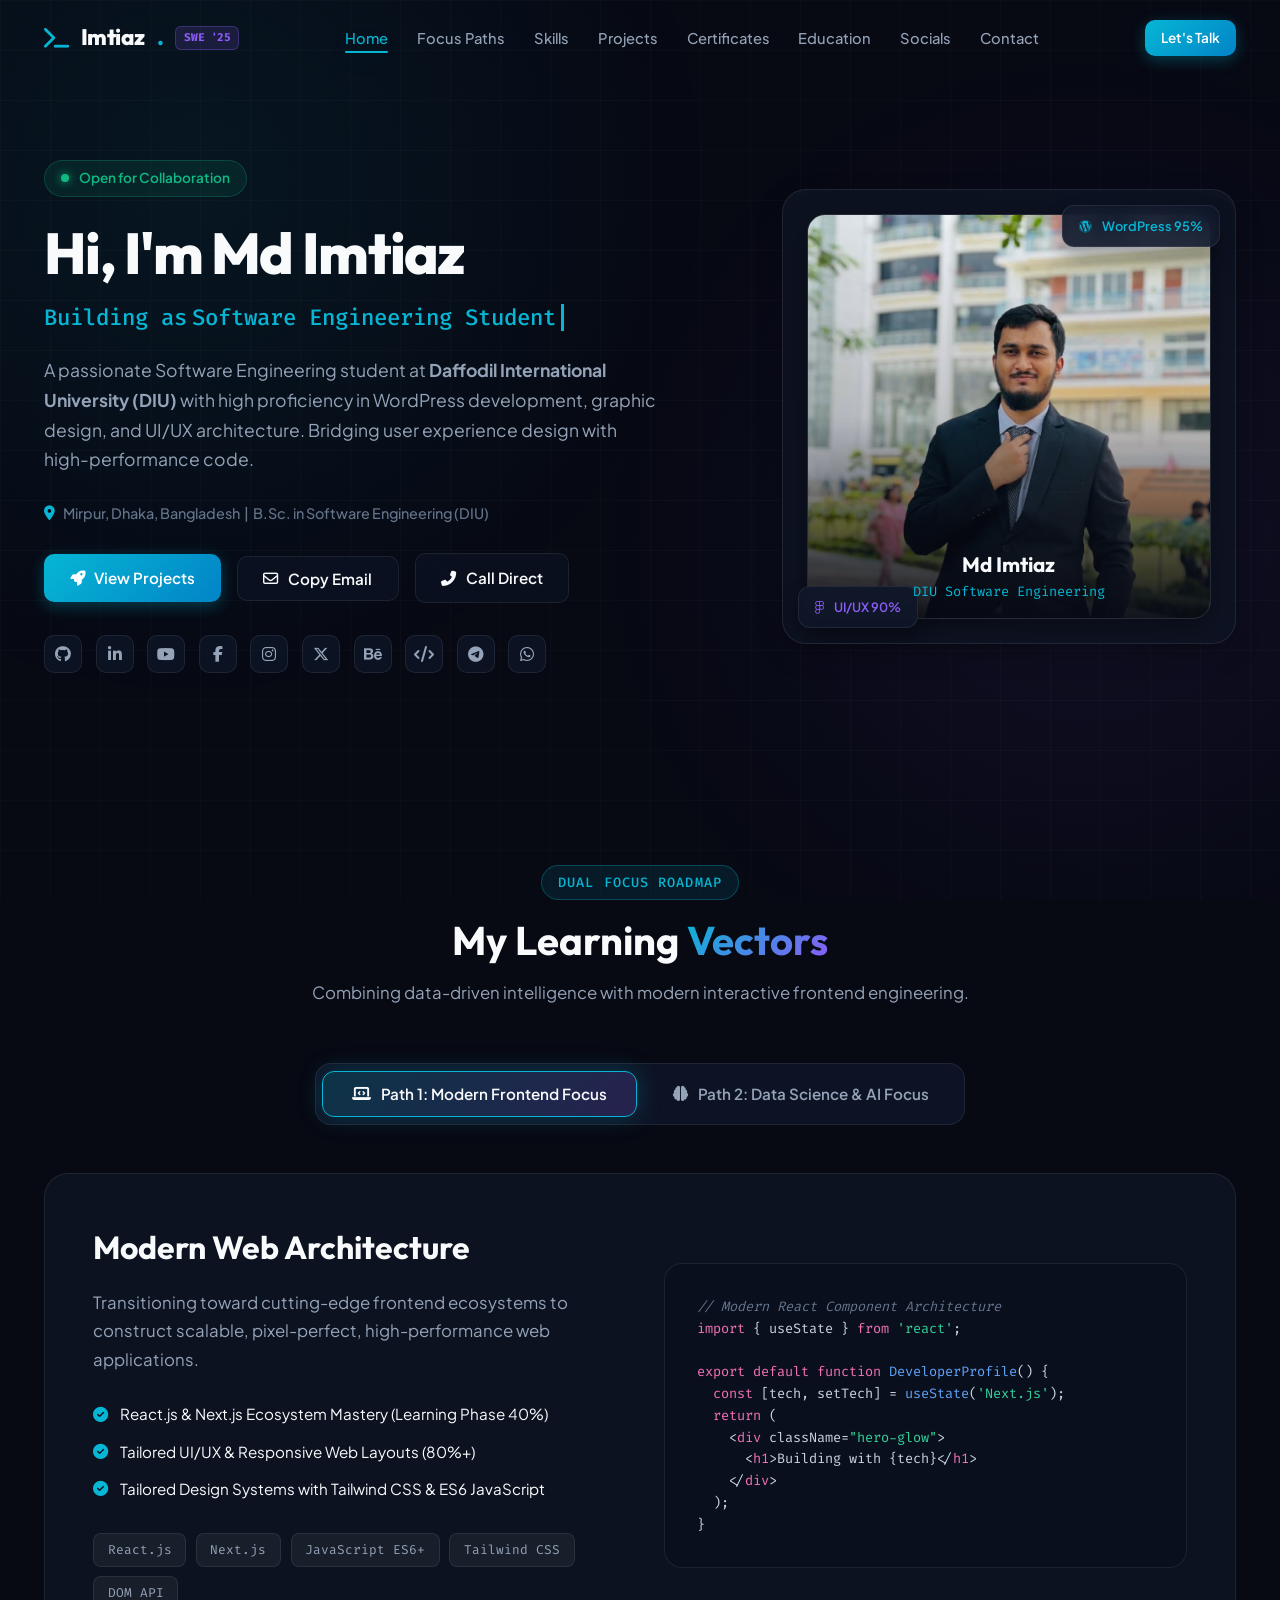
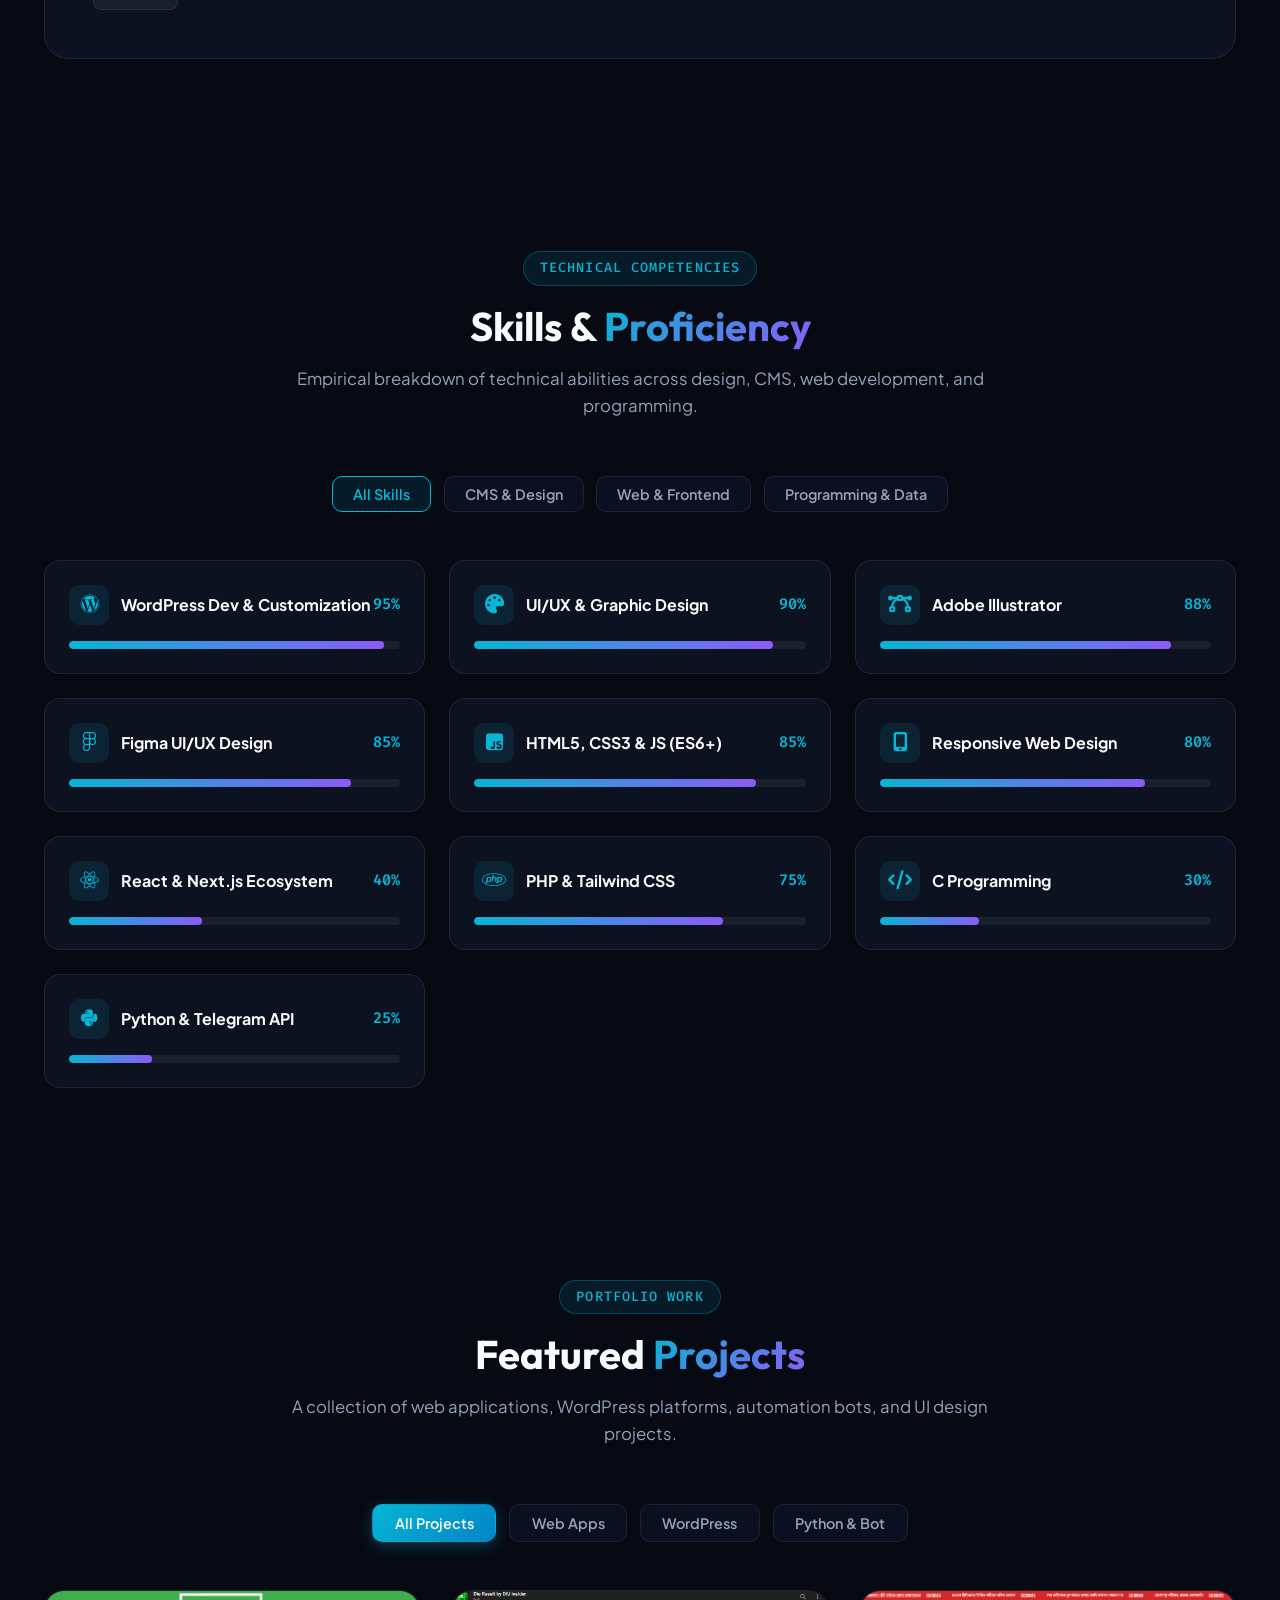
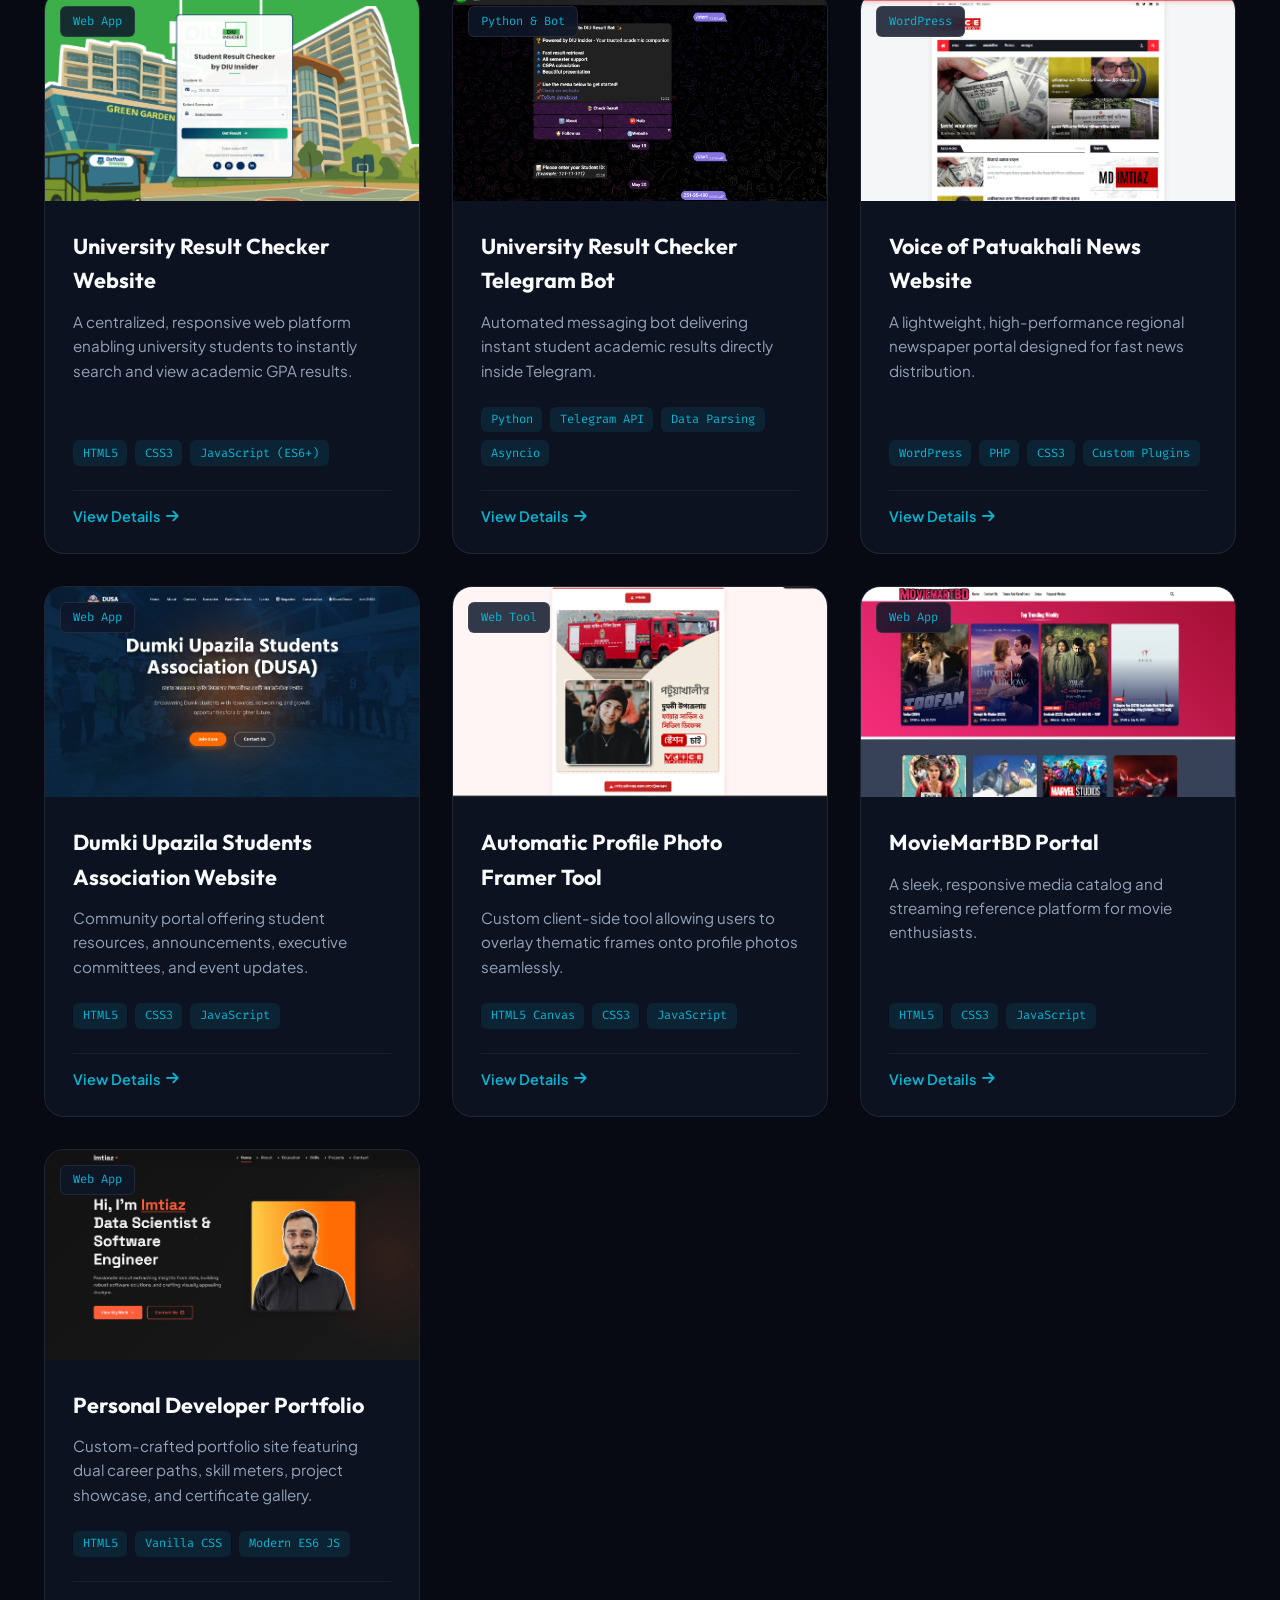
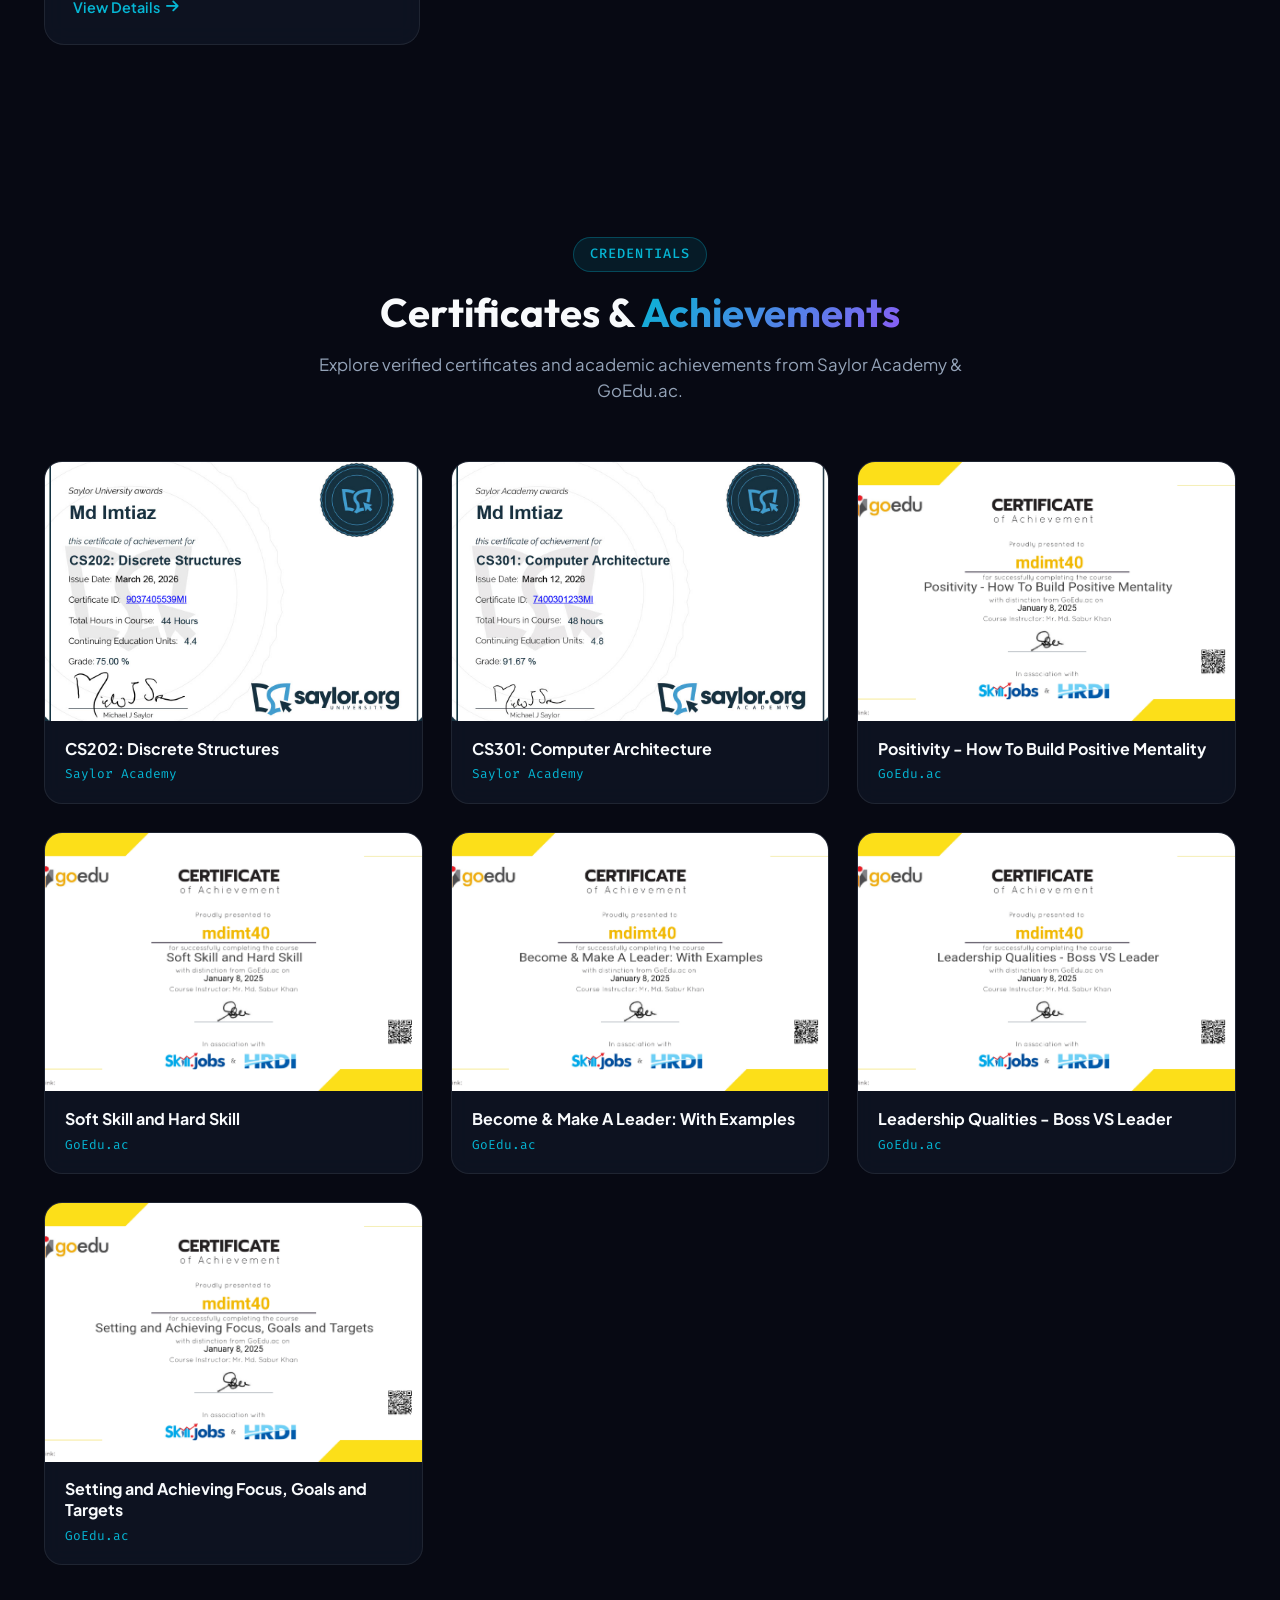
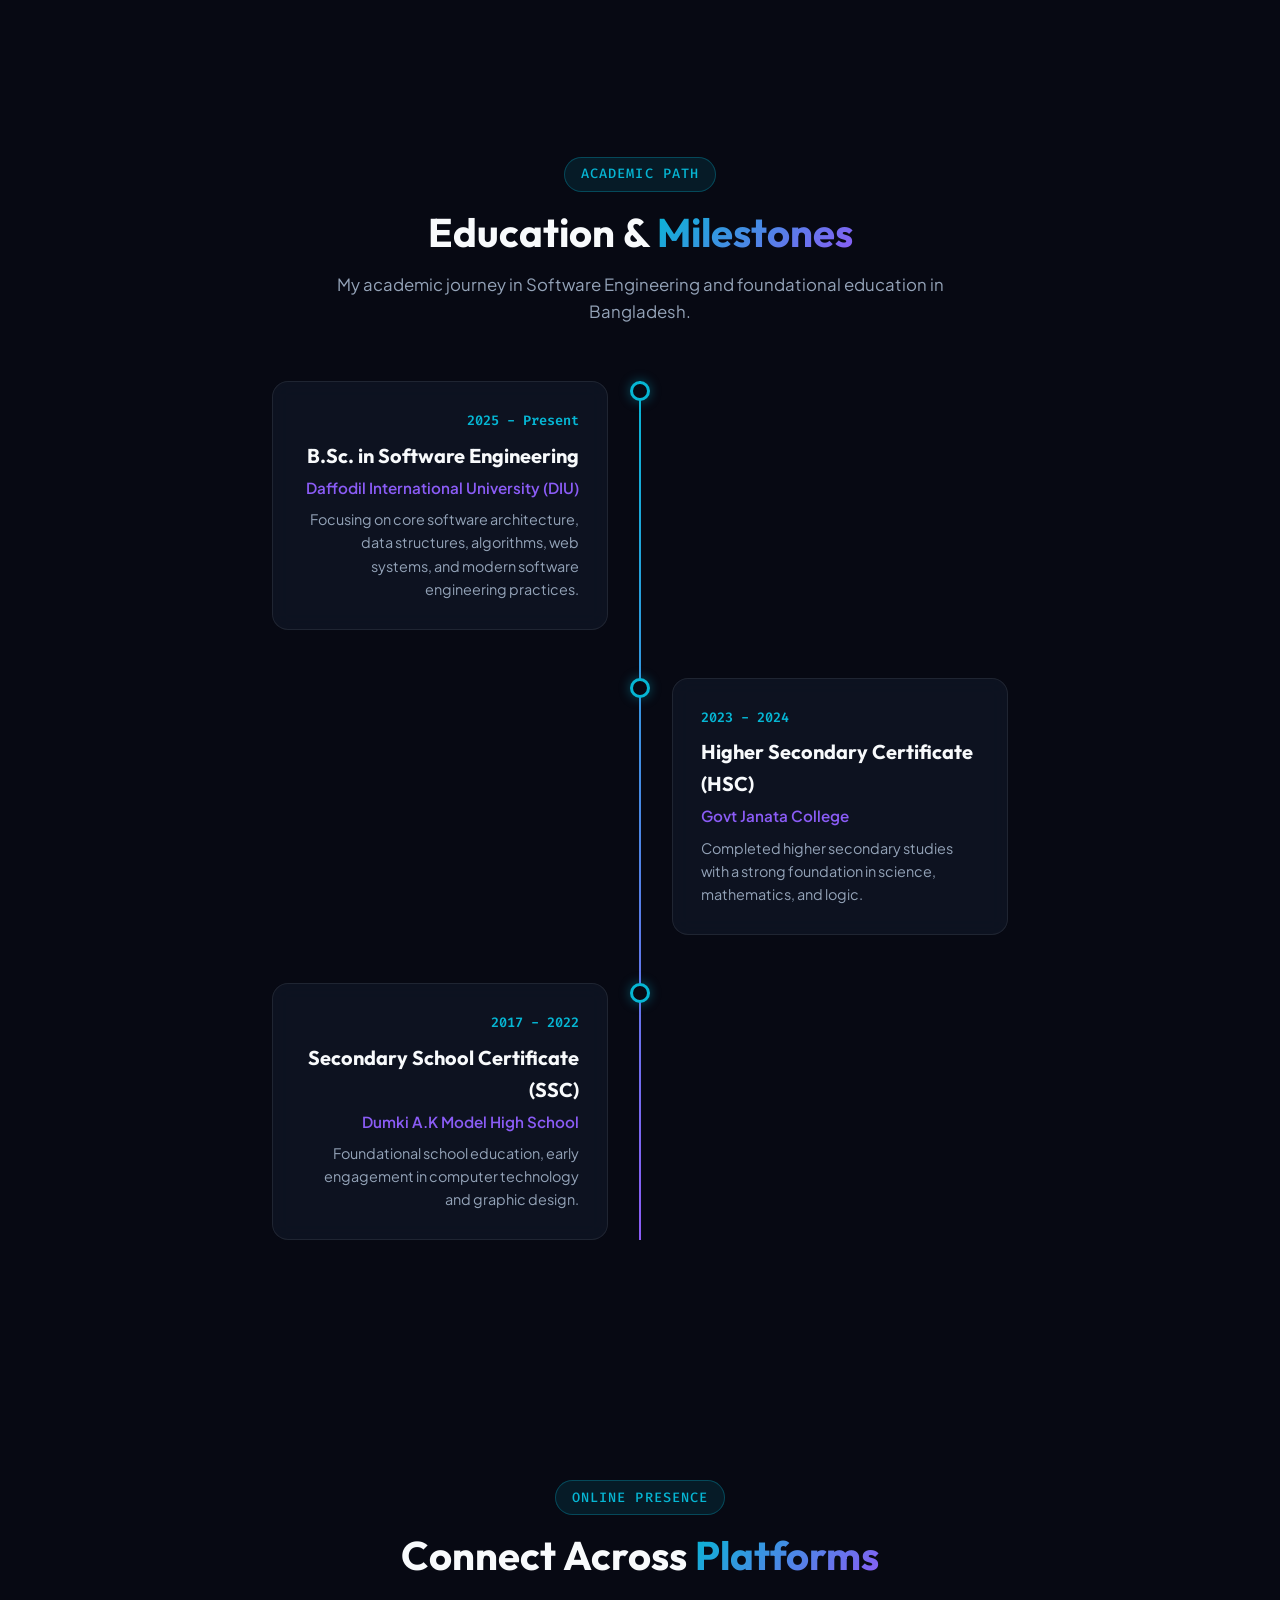
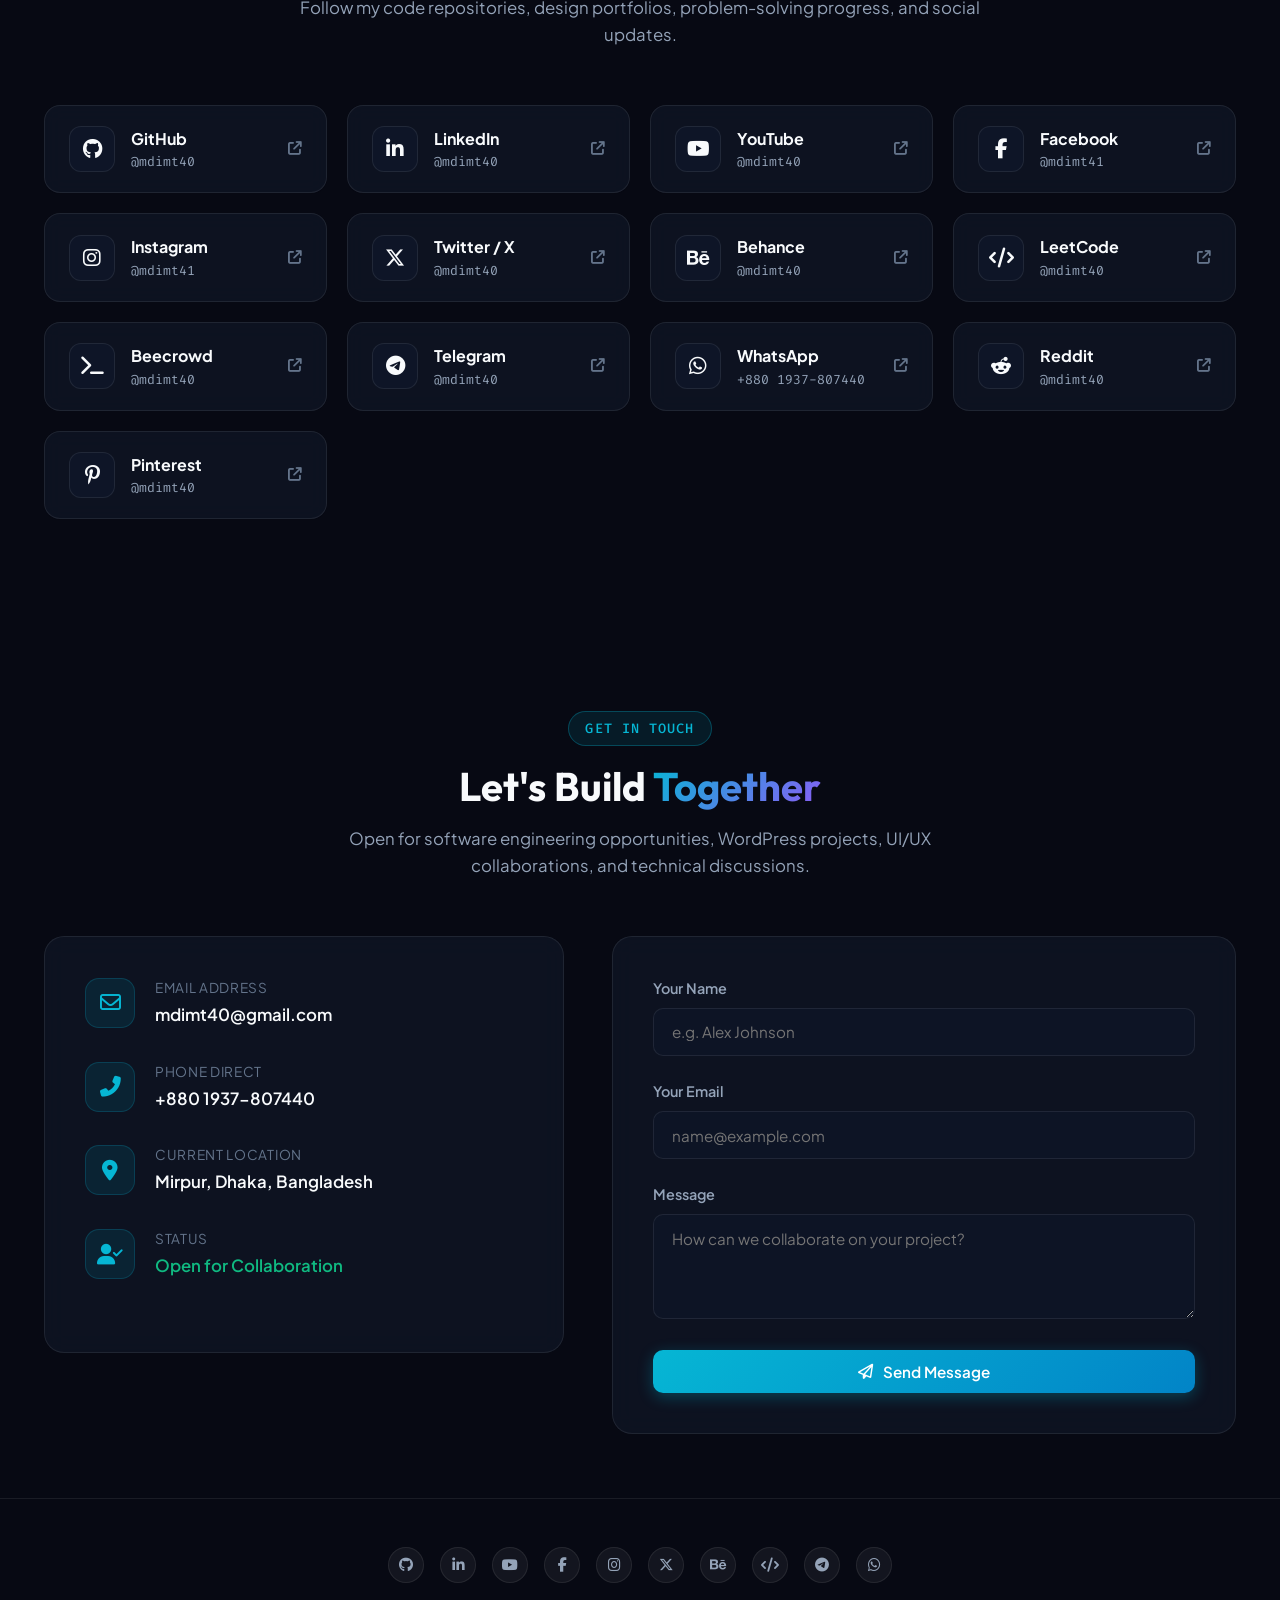
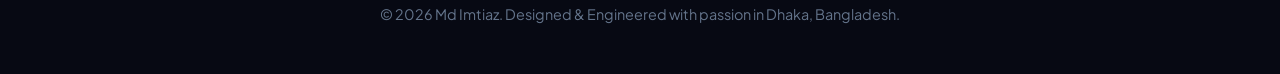
==== commit 09755fb4: "Enhance SEO meta tags, JSON-LD Schema data, and add 13 social media profiles across site and README" ====
--- a/index.html
+++ b/index.html
@@ -5,10 +5,75 @@
   <meta name="viewport" content="width=device-width, initial-scale=1.0">
   <title>Md Imtiaz | Software Engineer, WordPress & UI/UX Developer</title>
 
-  <!-- SEO Meta Tags -->
-  <meta name="description" content="Portfolio of Md Imtiaz - Software Engineering student at DIU, WordPress Developer, UI/UX Designer, and emerging Frontend Developer & Data Scientist based in Dhaka, Bangladesh.">
-  <meta name="keywords" content="Md Imtiaz, Software Engineer, WordPress Developer, UI/UX Designer, Frontend Developer, Data Science, DIU, Dhaka Bangladesh">
+  <!-- Primary SEO Meta Tags -->
+  <meta name="title" content="Md Imtiaz | Software Engineer, WordPress & UI/UX Developer">
+  <meta name="description" content="Official Portfolio of Md Imtiaz — Software Engineering Student at Daffodil International University (DIU), WordPress Specialist (95%), UI/UX Designer, and emerging Frontend & Data Science developer based in Mirpur, Dhaka, Bangladesh.">
+  <meta name="keywords" content="Md Imtiaz, mdimt40, mdimt41, Software Engineer Dhaka, WordPress Developer Bangladesh, UI/UX Designer, Frontend Developer, DIU Software Engineering, Data Science Student, Telegram Bot Developer">
   <meta name="author" content="Md Imtiaz">
+  <meta name="robots" content="index, follow, max-image-preview:large">
+  <link rel="canonical" href="https://mdimt40.github.io/">
+
+  <!-- Open Graph / Facebook / LinkedIn Meta Tags -->
+  <meta property="og:type" content="website">
+  <meta property="og:url" content="https://mdimt40.github.io/">
+  <meta property="og:title" content="Md Imtiaz | Software Engineer, WordPress & UI/UX Developer">
+  <meta property="og:description" content="Explore Md Imtiaz's portfolio: Software Engineering student at DIU, WordPress developer, UI/UX designer, React/Next.js explorer, and Python data science aspirant.">
+  <meta property="og:image" content="https://mdimt40.github.io/image.jpg">
+  <meta property="og:site_name" content="Md Imtiaz Portfolio">
+  <meta property="og:locale" content="en_US">
+
+  <!-- Twitter / X Meta Tags -->
+  <meta name="twitter:card" content="summary_large_image">
+  <meta name="twitter:url" content="https://mdimt40.github.io/">
+  <meta name="twitter:site" content="@mdimt40">
+  <meta name="twitter:creator" content="@mdimt40">
+  <meta name="twitter:title" content="Md Imtiaz | Software Engineer, WordPress & UI/UX Developer">
+  <meta name="twitter:description" content="Portfolio of Md Imtiaz: DIU Software Engineering student, WordPress expert, UI/UX designer, and frontend/data science explorer in Dhaka, Bangladesh.">
+  <meta name="twitter:image" content="https://mdimt40.github.io/image.jpg">
+
+  <!-- Schema.org JSON-LD Structured Data for Google Search -->
+  <script type="application/ld+json">
+  {
+    "@context": "https://schema.org",
+    "@type": "Person",
+    "name": "Md Imtiaz",
+    "alternateName": ["mdimt40", "mdimt41"],
+    "url": "https://mdimt40.github.io/",
+    "image": "https://mdimt40.github.io/image.jpg",
+    "jobTitle": ["Software Engineer", "WordPress Developer", "UI/UX Designer", "Frontend Developer"],
+    "worksFor": {
+      "@type": "Organization",
+      "name": "Daffodil International University"
+    },
+    "alumniOf": {
+      "@type": "EducationalOrganization",
+      "name": "Daffodil International University (DIU)"
+    },
+    "address": {
+      "@type": "PostalAddress",
+      "addressLocality": "Mirpur",
+      "addressRegion": "Dhaka",
+      "addressCountry": "Bangladesh"
+    },
+    "email": "mailto:mdimt40@gmail.com",
+    "telephone": "+8801937807440",
+    "sameAs": [
+      "https://github.com/mdimt40",
+      "https://linkedin.com/in/mdimt40",
+      "https://www.youtube.com/@mdimt40",
+      "https://facebook.com/mdimt41",
+      "https://instagram.com/mdimt41",
+      "https://x.com/mdimt40",
+      "https://behance.net/mdimt40",
+      "https://leetcode.com/u/mdimt40",
+      "https://www.beecrowd.com.br/judge/en/profile/mdimt40",
+      "https://t.me/mdimt40",
+      "https://wa.me/8801937807440",
+      "https://reddit.com/user/mdimt40",
+      "https://pinterest.com/mdimt40"
+    ]
+  }
+  </script>
 
   <!-- Font Awesome Icons -->
   <link rel="stylesheet" href="https://cdnjs.cloudflare.com/ajax/libs/font-awesome/6.5.1/css/all.min.css">
@@ -37,6 +102,7 @@
           <li><a href="#projects" class="nav-link">Projects</a></li>
           <li><a href="#certificates" class="nav-link">Certificates</a></li>
           <li><a href="#education" class="nav-link">Education</a></li>
+          <li><a href="#socials" class="nav-link">Socials</a></li>
           <li><a href="#contact" class="nav-link">Contact</a></li>
         </ul>
       </nav>
@@ -88,12 +154,26 @@
               <i class="fas fa-phone-alt"></i> Call Direct
             </a>
           </div>
+
+          <!-- Quick Hero Social Links -->
+          <div class="hero-social-row">
+            <a href="https://github.com/mdimt40" target="_blank" rel="noopener noreferrer" title="GitHub" aria-label="GitHub"><i class="fab fa-github"></i></a>
+            <a href="https://linkedin.com/in/mdimt40" target="_blank" rel="noopener noreferrer" title="LinkedIn" aria-label="LinkedIn"><i class="fab fa-linkedin-in"></i></a>
+            <a href="https://www.youtube.com/@mdimt40" target="_blank" rel="noopener noreferrer" title="YouTube" aria-label="YouTube"><i class="fab fa-youtube"></i></a>
+            <a href="https://facebook.com/mdimt41" target="_blank" rel="noopener noreferrer" title="Facebook" aria-label="Facebook"><i class="fab fa-facebook-f"></i></a>
+            <a href="https://instagram.com/mdimt41" target="_blank" rel="noopener noreferrer" title="Instagram" aria-label="Instagram"><i class="fab fa-instagram"></i></a>
+            <a href="https://x.com/mdimt40" target="_blank" rel="noopener noreferrer" title="Twitter / X" aria-label="Twitter"><i class="fab fa-x-twitter"></i></a>
+            <a href="https://behance.net/mdimt40" target="_blank" rel="noopener noreferrer" title="Behance" aria-label="Behance"><i class="fab fa-behance"></i></a>
+            <a href="https://leetcode.com/u/mdimt40" target="_blank" rel="noopener noreferrer" title="LeetCode" aria-label="LeetCode"><i class="fas fa-code"></i></a>
+            <a href="https://t.me/mdimt40" target="_blank" rel="noopener noreferrer" title="Telegram" aria-label="Telegram"><i class="fab fa-telegram-plane"></i></a>
+            <a href="https://wa.me/8801937807440" target="_blank" rel="noopener noreferrer" title="WhatsApp" aria-label="WhatsApp"><i class="fab fa-whatsapp"></i></a>
+          </div>
         </div>
 
         <!-- Hero Avatar Showcase Card -->
         <div class="hero-avatar-card">
           <div class="avatar-graphic">
-            <img src="image.jpg" alt="Md Imtiaz - Software Engineer" class="avatar-img">
+            <img src="image.jpg" alt="Md Imtiaz - Software Engineer, WordPress & UI/UX Developer" class="avatar-img">
             <div class="avatar-overlay-gradient"></div>
             <div class="avatar-info-box">
               <div class="avatar-info-name">Md Imtiaz</div>
@@ -229,7 +309,6 @@
         </div>
 
         <div class="skills-grid">
-
           <!-- CMS & Design Skills -->
           <div class="skill-card" data-category="cms-design">
             <div class="skill-header">
@@ -362,7 +441,6 @@
               <div class="skill-progress-fill" data-percent="25%"></div>
             </div>
           </div>
-
         </div>
       </div>
     </section>
@@ -399,7 +477,7 @@
           <span class="section-tag">Credentials</span>
           <h2 class="section-title">Certificates & <span class="gradient-text">Achievements</span></h2>
           <p class="section-desc">
-            Explore verified certificates and academic achievements (supporting certificate0.jpg to certificate6.jpg).
+            Explore verified certificates and academic achievements from Saylor Academy & GoEdu.ac.
           </p>
         </div>
 
@@ -421,7 +499,6 @@
         </div>
 
         <div class="timeline">
-          <!-- Item 1: DIU -->
           <div class="timeline-item">
             <div class="timeline-dot"></div>
             <div class="timeline-card">
@@ -434,7 +511,6 @@
             </div>
           </div>
 
-          <!-- Item 2: HSC -->
           <div class="timeline-item">
             <div class="timeline-dot"></div>
             <div class="timeline-card">
@@ -447,7 +523,6 @@
             </div>
           </div>
 
-          <!-- Item 3: SSC -->
           <div class="timeline-item">
             <div class="timeline-dot"></div>
             <div class="timeline-card">
@@ -459,6 +534,152 @@
               </p>
             </div>
           </div>
+        </div>
+      </div>
+    </section>
+
+
+    <!-- ==================== DEDICATED SOCIAL CONNECT SECTION ==================== -->
+    <section class="socials-section" id="socials">
+      <div class="container">
+        <div class="section-header">
+          <span class="section-tag">Online Presence</span>
+          <h2 class="section-title">Connect Across <span class="gradient-text">Platforms</span></h2>
+          <p class="section-desc">
+            Follow my code repositories, design portfolios, problem-solving progress, and social updates.
+          </p>
+        </div>
+
+        <div class="socials-grid">
+          <!-- 1. GitHub -->
+          <a href="https://github.com/mdimt40" target="_blank" rel="noopener noreferrer" class="social-card github">
+            <div class="social-icon"><i class="fab fa-github"></i></div>
+            <div class="social-info">
+              <div class="social-platform">GitHub</div>
+              <div class="social-handle">@mdimt40</div>
+            </div>
+            <i class="fas fa-arrow-up-right-from-square social-arrow"></i>
+          </a>
+
+          <!-- 2. LinkedIn -->
+          <a href="https://linkedin.com/in/mdimt40" target="_blank" rel="noopener noreferrer" class="social-card linkedin">
+            <div class="social-icon"><i class="fab fa-linkedin-in"></i></div>
+            <div class="social-info">
+              <div class="social-platform">LinkedIn</div>
+              <div class="social-handle">@mdimt40</div>
+            </div>
+            <i class="fas fa-arrow-up-right-from-square social-arrow"></i>
+          </a>
+
+          <!-- 3. YouTube -->
+          <a href="https://www.youtube.com/@mdimt40" target="_blank" rel="noopener noreferrer" class="social-card youtube">
+            <div class="social-icon"><i class="fab fa-youtube"></i></div>
+            <div class="social-info">
+              <div class="social-platform">YouTube</div>
+              <div class="social-handle">@mdimt40</div>
+            </div>
+            <i class="fas fa-arrow-up-right-from-square social-arrow"></i>
+          </a>
+
+          <!-- 4. Facebook -->
+          <a href="https://facebook.com/mdimt41" target="_blank" rel="noopener noreferrer" class="social-card facebook">
+            <div class="social-icon"><i class="fab fa-facebook-f"></i></div>
+            <div class="social-info">
+              <div class="social-platform">Facebook</div>
+              <div class="social-handle">@mdimt41</div>
+            </div>
+            <i class="fas fa-arrow-up-right-from-square social-arrow"></i>
+          </a>
+
+          <!-- 5. Instagram -->
+          <a href="https://instagram.com/mdimt41" target="_blank" rel="noopener noreferrer" class="social-card instagram">
+            <div class="social-icon"><i class="fab fa-instagram"></i></div>
+            <div class="social-info">
+              <div class="social-platform">Instagram</div>
+              <div class="social-handle">@mdimt41</div>
+            </div>
+            <i class="fas fa-arrow-up-right-from-square social-arrow"></i>
+          </a>
+
+          <!-- 6. Twitter / X -->
+          <a href="https://x.com/mdimt40" target="_blank" rel="noopener noreferrer" class="social-card twitter">
+            <div class="social-icon"><i class="fab fa-x-twitter"></i></div>
+            <div class="social-info">
+              <div class="social-platform">Twitter / X</div>
+              <div class="social-handle">@mdimt40</div>
+            </div>
+            <i class="fas fa-arrow-up-right-from-square social-arrow"></i>
+          </a>
+
+          <!-- 7. Behance -->
+          <a href="https://behance.net/mdimt40" target="_blank" rel="noopener noreferrer" class="social-card behance">
+            <div class="social-icon"><i class="fab fa-behance"></i></div>
+            <div class="social-info">
+              <div class="social-platform">Behance</div>
+              <div class="social-handle">@mdimt40</div>
+            </div>
+            <i class="fas fa-arrow-up-right-from-square social-arrow"></i>
+          </a>
+
+          <!-- 8. LeetCode -->
+          <a href="https://leetcode.com/u/mdimt40" target="_blank" rel="noopener noreferrer" class="social-card leetcode">
+            <div class="social-icon"><i class="fas fa-code"></i></div>
+            <div class="social-info">
+              <div class="social-platform">LeetCode</div>
+              <div class="social-handle">@mdimt40</div>
+            </div>
+            <i class="fas fa-arrow-up-right-from-square social-arrow"></i>
+          </a>
+
+          <!-- 9. Beecrowd -->
+          <a href="https://www.beecrowd.com.br/judge/en/profile/mdimt40" target="_blank" rel="noopener noreferrer" class="social-card beecrowd">
+            <div class="social-icon"><i class="fas fa-terminal"></i></div>
+            <div class="social-info">
+              <div class="social-platform">Beecrowd</div>
+              <div class="social-handle">@mdimt40</div>
+            </div>
+            <i class="fas fa-arrow-up-right-from-square social-arrow"></i>
+          </a>
+
+          <!-- 10. Telegram -->
+          <a href="https://t.me/mdimt40" target="_blank" rel="noopener noreferrer" class="social-card telegram">
+            <div class="social-icon"><i class="fab fa-telegram-plane"></i></div>
+            <div class="social-info">
+              <div class="social-platform">Telegram</div>
+              <div class="social-handle">@mdimt40</div>
+            </div>
+            <i class="fas fa-arrow-up-right-from-square social-arrow"></i>
+          </a>
+
+          <!-- 11. WhatsApp -->
+          <a href="https://wa.me/8801937807440" target="_blank" rel="noopener noreferrer" class="social-card whatsapp">
+            <div class="social-icon"><i class="fab fa-whatsapp"></i></div>
+            <div class="social-info">
+              <div class="social-platform">WhatsApp</div>
+              <div class="social-handle">+880 1937-807440</div>
+            </div>
+            <i class="fas fa-arrow-up-right-from-square social-arrow"></i>
+          </a>
+
+          <!-- 12. Reddit -->
+          <a href="https://reddit.com/user/mdimt40" target="_blank" rel="noopener noreferrer" class="social-card reddit">
+            <div class="social-icon"><i class="fab fa-reddit-alien"></i></div>
+            <div class="social-info">
+              <div class="social-platform">Reddit</div>
+              <div class="social-handle">@mdimt40</div>
+            </div>
+            <i class="fas fa-arrow-up-right-from-square social-arrow"></i>
+          </a>
+
+          <!-- 13. Pinterest -->
+          <a href="https://pinterest.com/mdimt40" target="_blank" rel="noopener noreferrer" class="social-card pinterest">
+            <div class="social-icon"><i class="fab fa-pinterest-p"></i></div>
+            <div class="social-info">
+              <div class="social-platform">Pinterest</div>
+              <div class="social-handle">@mdimt40</div>
+            </div>
+            <i class="fas fa-arrow-up-right-from-square social-arrow"></i>
+          </a>
         </div>
       </div>
     </section>
@@ -545,7 +766,19 @@
 
   <!-- ==================== SITE FOOTER ==================== -->
   <footer class="site-footer">
-    <div class="container">
+    <div class="container" style="display: flex; flex-direction: column; align-items: center; gap: 1.25rem;">
+      <div class="footer-socials">
+        <a href="https://github.com/mdimt40" target="_blank" rel="noopener" title="GitHub"><i class="fab fa-github"></i></a>
+        <a href="https://linkedin.com/in/mdimt40" target="_blank" rel="noopener" title="LinkedIn"><i class="fab fa-linkedin-in"></i></a>
+        <a href="https://www.youtube.com/@mdimt40" target="_blank" rel="noopener" title="YouTube"><i class="fab fa-youtube"></i></a>
+        <a href="https://facebook.com/mdimt41" target="_blank" rel="noopener" title="Facebook"><i class="fab fa-facebook-f"></i></a>
+        <a href="https://instagram.com/mdimt41" target="_blank" rel="noopener" title="Instagram"><i class="fab fa-instagram"></i></a>
+        <a href="https://x.com/mdimt40" target="_blank" rel="noopener" title="Twitter"><i class="fab fa-x-twitter"></i></a>
+        <a href="https://behance.net/mdimt40" target="_blank" rel="noopener" title="Behance"><i class="fab fa-behance"></i></a>
+        <a href="https://leetcode.com/u/mdimt40" target="_blank" rel="noopener" title="LeetCode"><i class="fas fa-code"></i></a>
+        <a href="https://t.me/mdimt40" target="_blank" rel="noopener" title="Telegram"><i class="fab fa-telegram-plane"></i></a>
+        <a href="https://wa.me/8801937807440" target="_blank" rel="noopener" title="WhatsApp"><i class="fab fa-whatsapp"></i></a>
+      </div>
       <p>&copy; 2026 Md Imtiaz. Designed & Engineered with passion in Dhaka, Bangladesh.</p>
     </div>
   </footer>
--- a/css/components.css
+++ b/css/components.css
@@ -57,12 +57,12 @@
 .nav-links {
   display: flex;
   align-items: center;
-  gap: 2rem;
+  gap: 1.8rem;
   list-style: none;
 }
 
 .nav-link {
-  font-size: 0.95rem;
+  font-size: 0.92rem;
   font-weight: 500;
   color: var(--text-muted);
   transition: color var(--transition-fast);
@@ -224,7 +224,7 @@
   color: var(--text-muted);
   font-size: 1.1rem;
   line-height: 1.7;
-  margin-bottom: 2rem;
+  margin-bottom: 1.5rem;
   max-width: 620px;
 }
 
@@ -234,7 +234,7 @@
   gap: 0.5rem;
   color: var(--text-dim);
   font-size: 0.9rem;
-  margin-bottom: 2rem;
+  margin-bottom: 1.75rem;
   font-weight: 500;
 }
 
@@ -243,6 +243,35 @@
   align-items: center;
   gap: 1rem;
   flex-wrap: wrap;
+  margin-bottom: 2rem;
+}
+
+.hero-social-row {
+  display: flex;
+  align-items: center;
+  gap: 0.85rem;
+  flex-wrap: wrap;
+}
+
+.hero-social-row a {
+  width: 38px;
+  height: 38px;
+  border-radius: 10px;
+  background: rgba(15, 23, 42, 0.7);
+  border: 1px solid var(--border-glass);
+  display: flex;
+  align-items: center;
+  justify-content: center;
+  color: var(--text-muted);
+  font-size: 1rem;
+  transition: all var(--transition-fast);
+}
+
+.hero-social-row a:hover {
+  color: var(--accent-cyan);
+  border-color: var(--accent-cyan);
+  transform: translateY(-3px);
+  box-shadow: 0 4px 12px rgba(6, 182, 212, 0.3);
 }
 
 /* Hero Visual / Avatar Card */
@@ -464,7 +493,6 @@
   position: relative;
 }
 
-/* Code Snippet Mockup in Path Visual */
 .code-preview {
   font-family: var(--font-mono);
   font-size: 0.85rem;
@@ -809,11 +837,7 @@
 }
 
 .cert-caption {
-  padding: 1rem 1.25rem;
-  font-weight: 600;
-  font-size: 0.95rem;
-  color: var(--text-main);
-  text-align: center;
+  padding: 1.1rem 1.25rem;
 }
 
 /* Lightbox Modal */
@@ -855,6 +879,7 @@
   font-family: var(--font-heading);
   font-size: 1.2rem;
   color: var(--text-main);
+  text-align: center;
 }
 
 .lightbox-close {
@@ -992,7 +1017,120 @@
   font-weight: 600;
 }
 
-/* 8. Contact & Footer */
+/* 8. Dedicated Social Connect Section */
+.socials-section {
+  padding: 6rem 0;
+}
+
+.socials-grid {
+  display: grid;
+  grid-template-columns: repeat(auto-fill, minmax(260px, 1fr));
+  gap: 1.25rem;
+}
+
+.social-card {
+  background: var(--bg-card);
+  border: 1px solid var(--border-glass);
+  border-radius: 16px;
+  padding: 1.25rem 1.5rem;
+  display: flex;
+  align-items: center;
+  gap: 1rem;
+  text-decoration: none;
+  transition: all var(--transition-normal);
+  backdrop-filter: blur(10px);
+  position: relative;
+  overflow: hidden;
+}
+
+.social-icon {
+  width: 46px;
+  height: 46px;
+  border-radius: 12px;
+  background: rgba(15, 23, 42, 0.8);
+  border: 1px solid var(--border-glass);
+  display: flex;
+  align-items: center;
+  justify-content: center;
+  font-size: 1.25rem;
+  color: var(--text-main);
+  transition: all var(--transition-normal);
+}
+
+.social-info {
+  flex-grow: 1;
+}
+
+.social-platform {
+  font-weight: 700;
+  font-size: 1rem;
+  color: var(--text-main);
+
+}
+
+.social-handle {
+  font-size: 0.82rem;
+  color: var(--text-muted);
+  font-family: var(--font-mono);
+}
+
+.social-arrow {
+  font-size: 0.85rem;
+  color: var(--text-dim);
+  transition: all var(--transition-fast);
+}
+
+.social-card:hover {
+  transform: translateY(-4px);
+  box-shadow: 0 10px 25px rgba(0, 0, 0, 0.5);
+}
+
+.social-card:hover .social-arrow {
+  color: var(--accent-cyan);
+  transform: translate(3px, -3px);
+}
+
+/* Brand Accent Color Hover Effects */
+.social-card.github:hover { border-color: #f0f6fc; }
+.social-card.github:hover .social-icon { background: #24292e; color: #fff; }
+
+.social-card.linkedin:hover { border-color: #0a66c2; }
+.social-card.linkedin:hover .social-icon { background: #0a66c2; color: #fff; }
+
+.social-card.youtube:hover { border-color: #ff0000; }
+.social-card.youtube:hover .social-icon { background: #ff0000; color: #fff; }
+
+.social-card.facebook:hover { border-color: #1877f2; }
+.social-card.facebook:hover .social-icon { background: #1877f2; color: #fff; }
+
+.social-card.instagram:hover { border-color: #e4405f; }
+.social-card.instagram:hover .social-icon { background: linear-gradient(45deg, #f09433, #e6683c, #dc2743, #cc2366, #bc1888); color: #fff; }
+
+.social-card.twitter:hover { border-color: #1da1f2; }
+.social-card.twitter:hover .social-icon { background: #000000; color: #fff; }
+
+.social-card.behance:hover { border-color: #1769ff; }
+.social-card.behance:hover .social-icon { background: #1769ff; color: #fff; }
+
+.social-card.leetcode:hover { border-color: #ffa116; }
+.social-card.leetcode:hover .social-icon { background: #ffa116; color: #fff; }
+
+.social-card.beecrowd:hover { border-color: #38bdf8; }
+.social-card.beecrowd:hover .social-icon { background: #0284c7; color: #fff; }
+
+.social-card.telegram:hover { border-color: #229ed9; }
+.social-card.telegram:hover .social-icon { background: #229ed9; color: #fff; }
+
+.social-card.whatsapp:hover { border-color: #25d366; }
+.social-card.whatsapp:hover .social-icon { background: #25d366; color: #fff; }
+
+.social-card.reddit:hover { border-color: #ff4500; }
+.social-card.reddit:hover .social-icon { background: #ff4500; color: #fff; }
+
+.social-card.pinterest:hover { border-color: #bd081c; }
+.social-card.pinterest:hover .social-icon { background: #bd081c; color: #fff; }
+
+/* 9. Contact & Footer */
 .contact-section {
   padding: 6rem 0 4rem 0;
 }
@@ -1090,6 +1228,32 @@
   text-align: center;
   color: var(--text-dim);
   font-size: 0.9rem;
+}
+
+.footer-socials {
+  display: flex;
+  gap: 1rem;
+  flex-wrap: wrap;
+  justify-content: center;
+}
+
+.footer-socials a {
+  width: 36px;
+  height: 36px;
+  border-radius: 50%;
+  background: rgba(255, 255, 255, 0.05);
+  border: 1px solid var(--border-glass);
+  display: flex;
+  align-items: center;
+  justify-content: center;
+  color: var(--text-muted);
+  transition: all var(--transition-fast);
+}
+
+.footer-socials a:hover {
+  color: var(--accent-cyan);
+  border-color: var(--accent-cyan);
+  transform: translateY(-3px);
 }
 
 /* Toast Feedback */
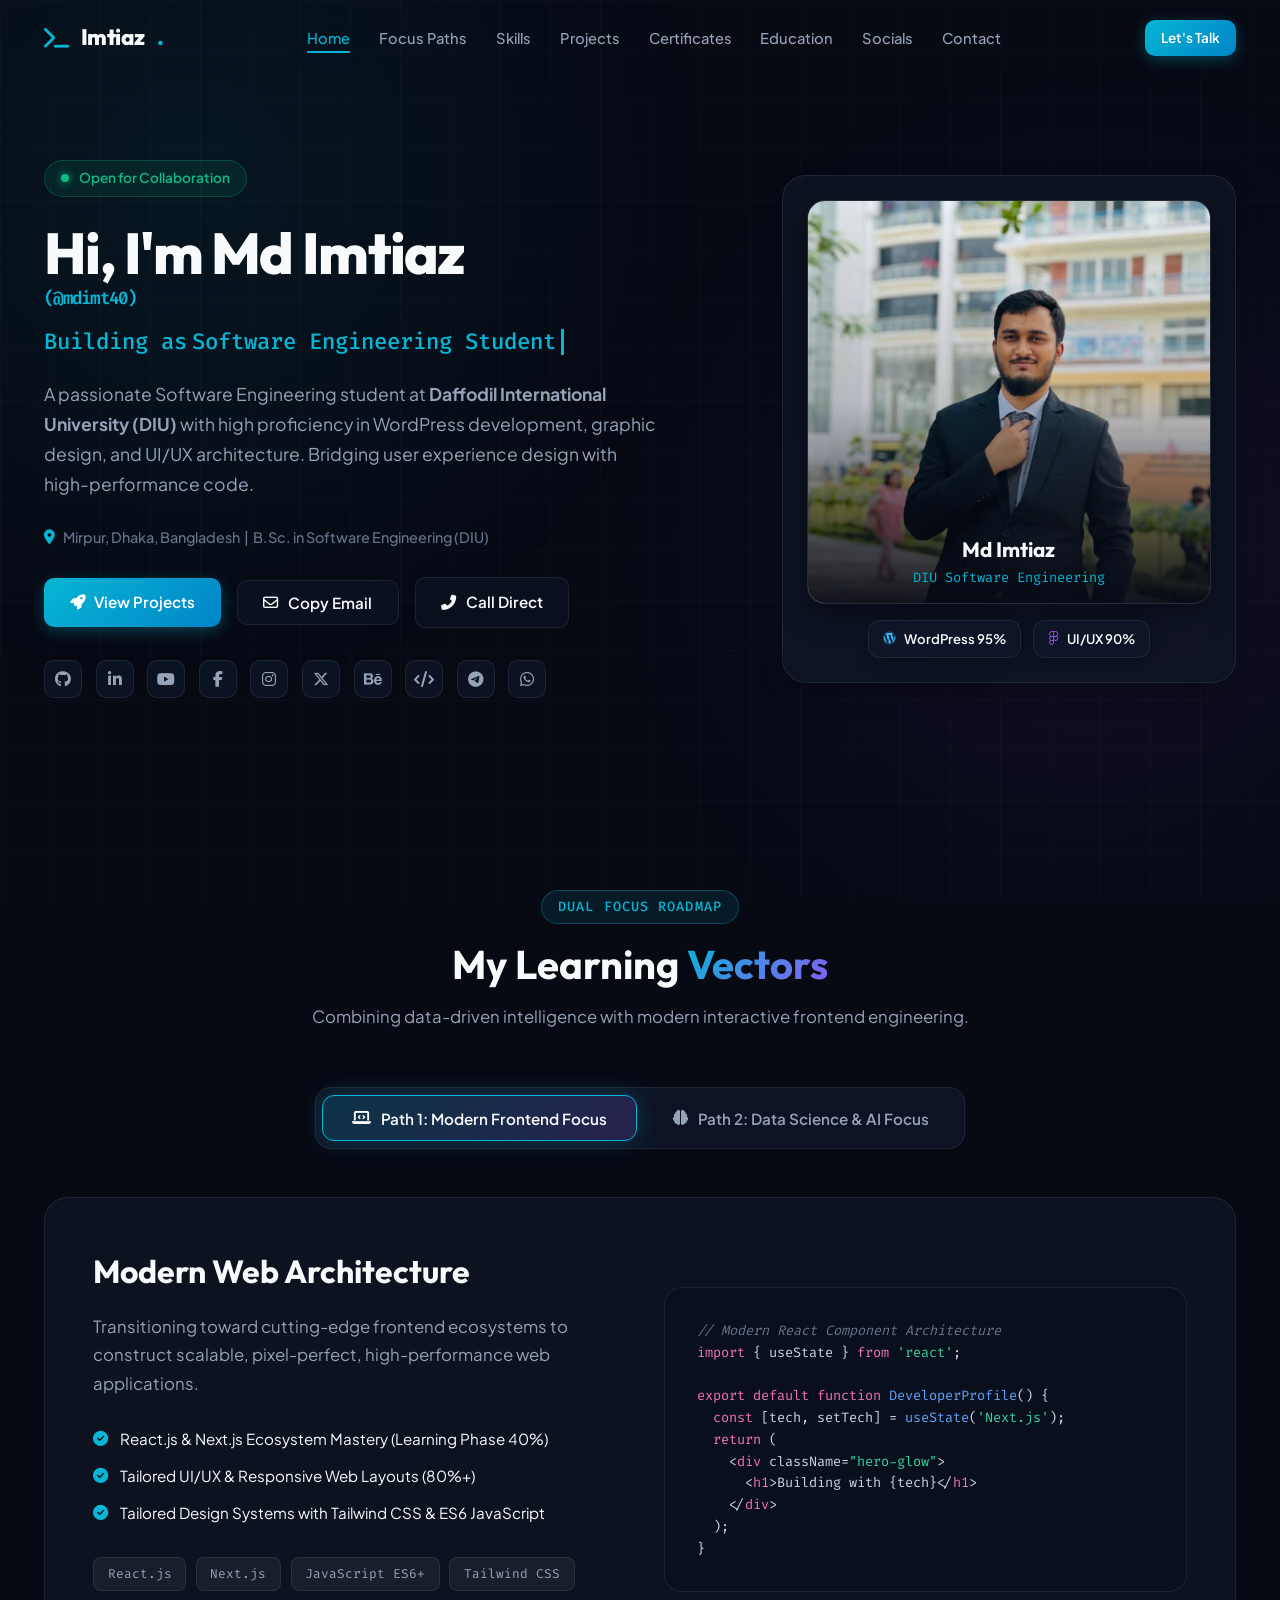
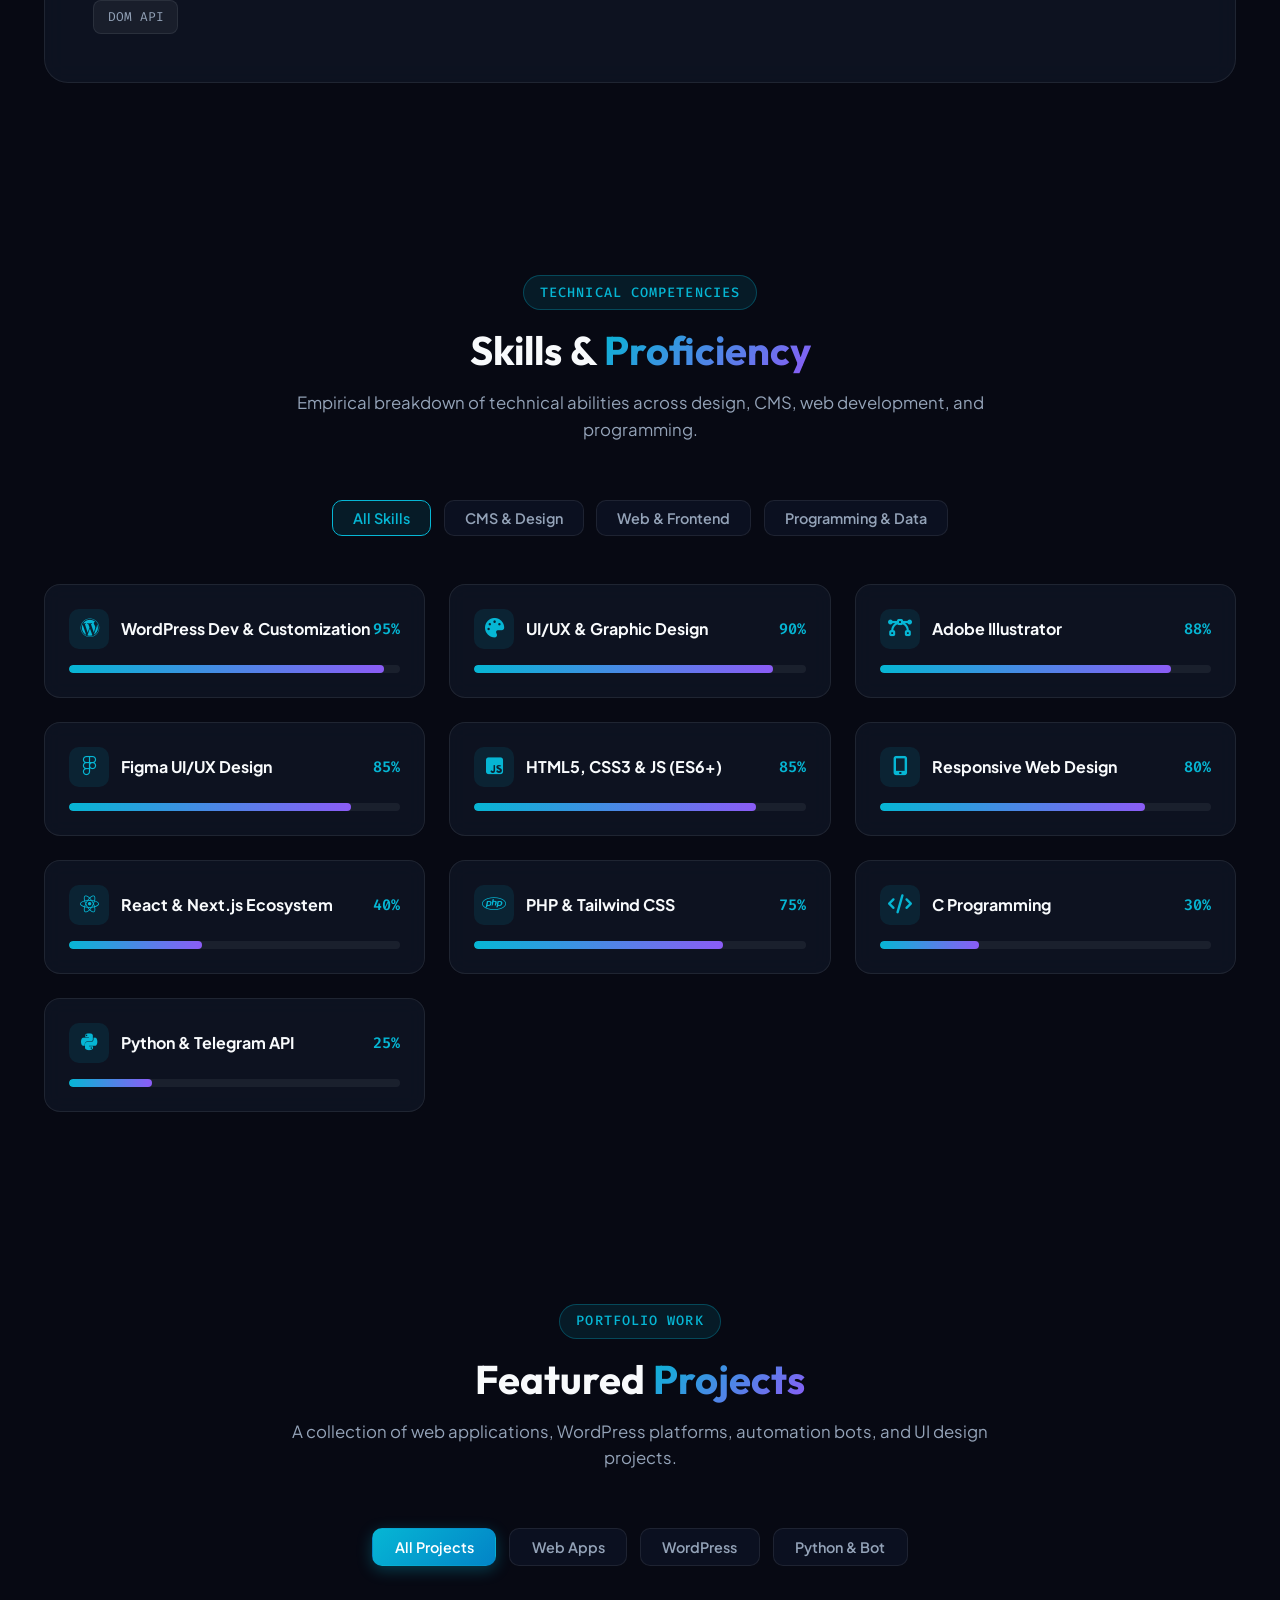
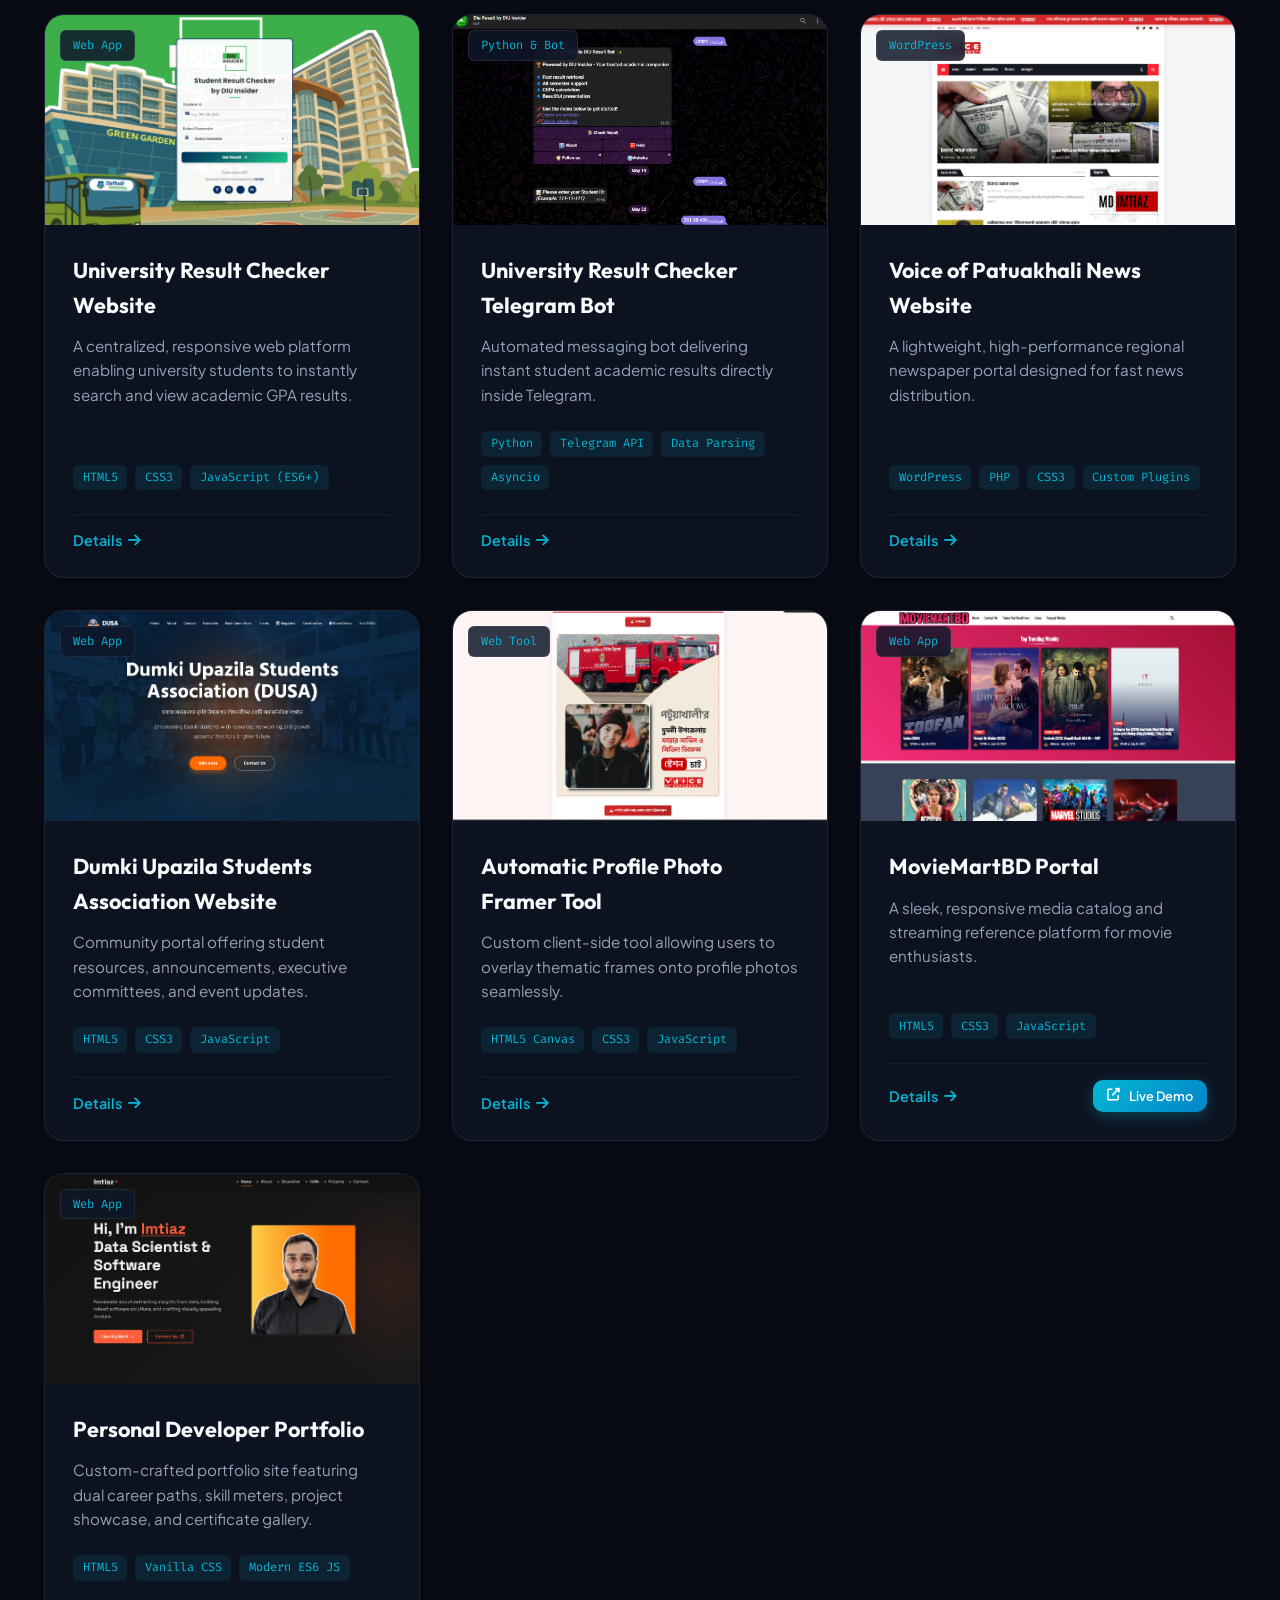
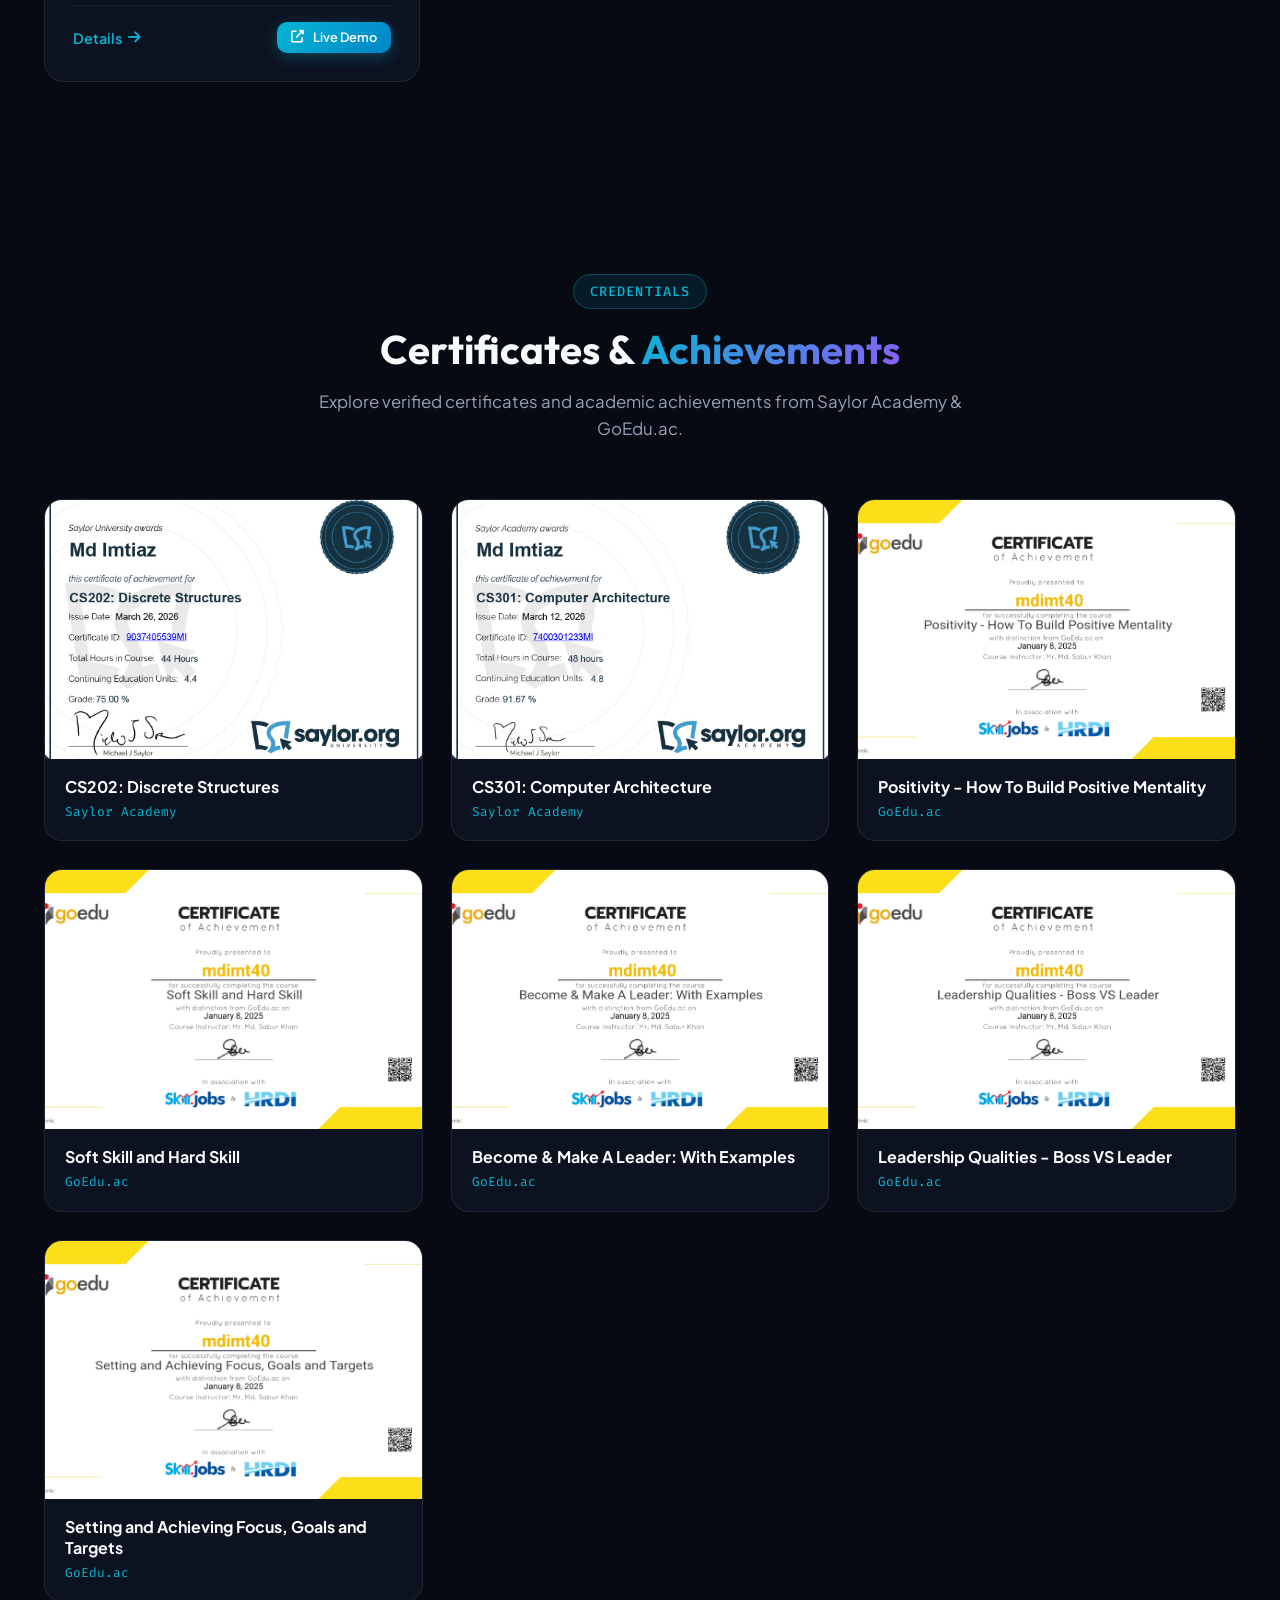
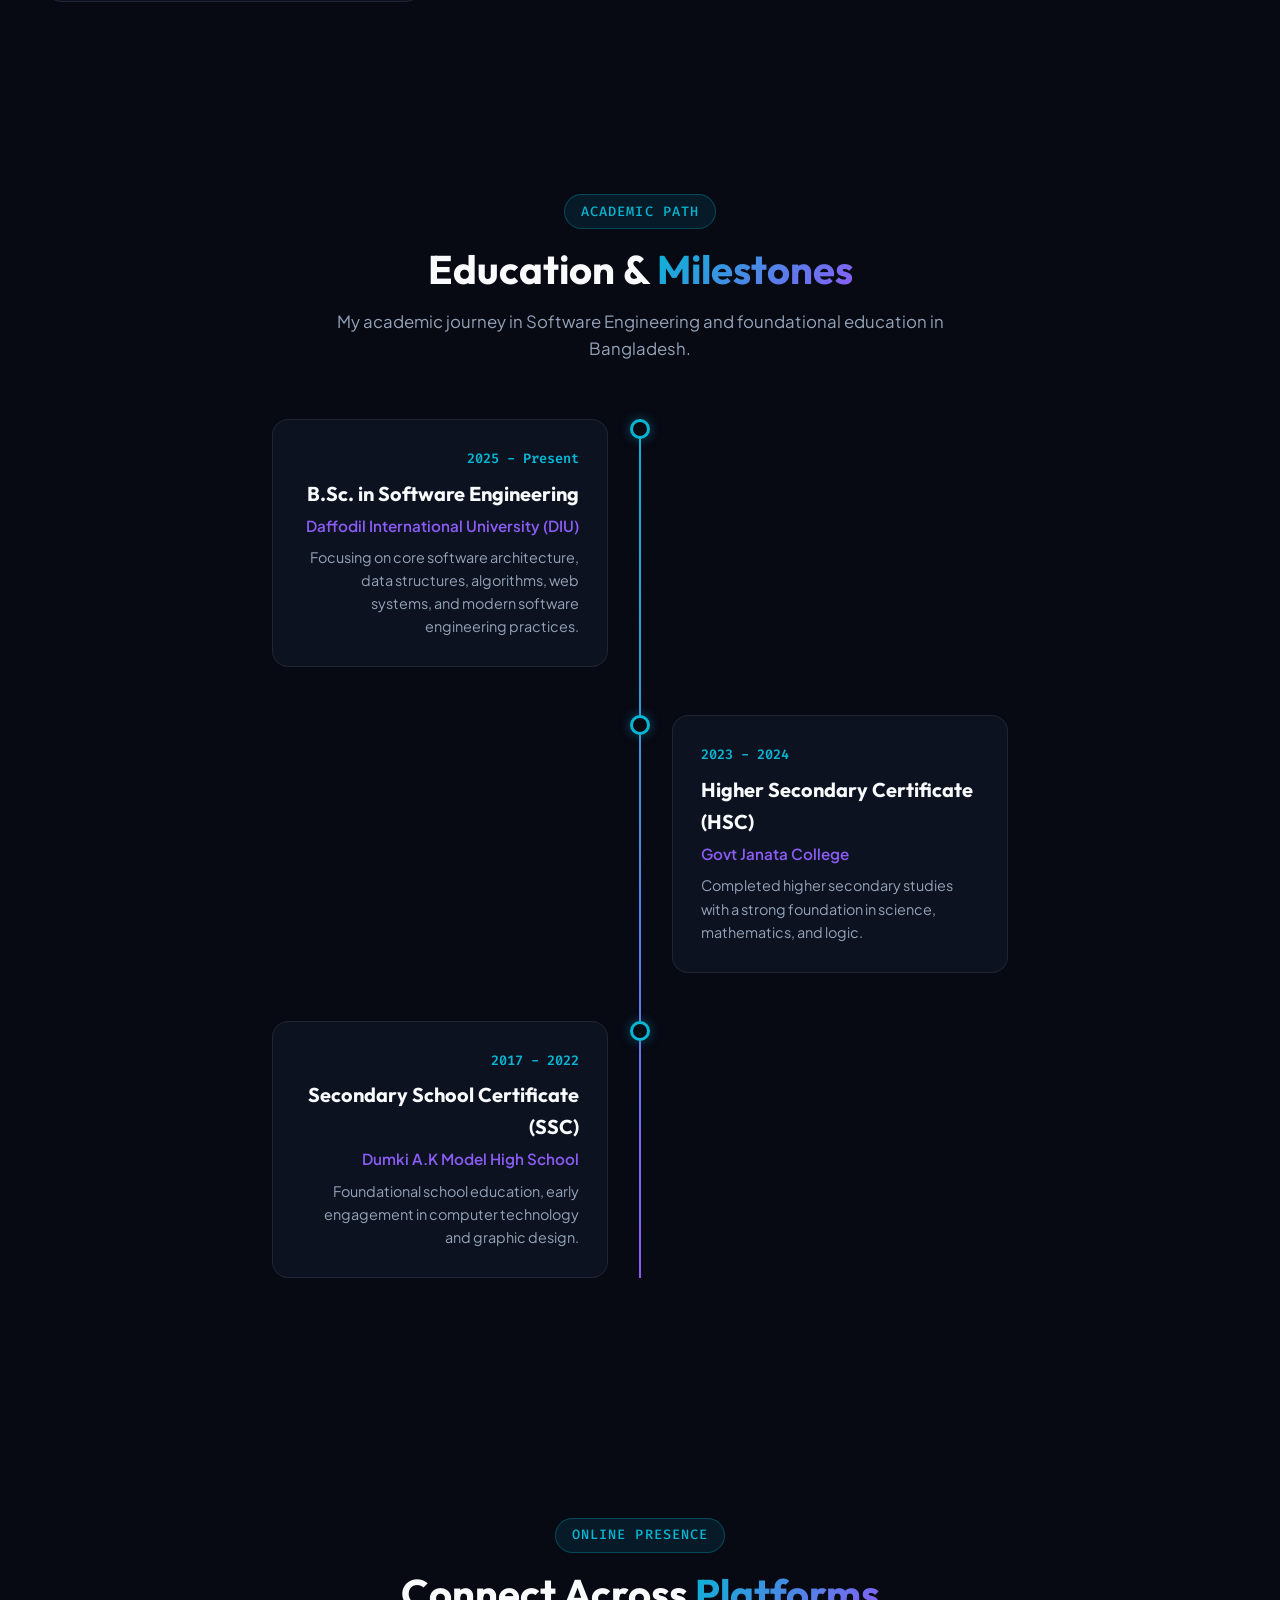
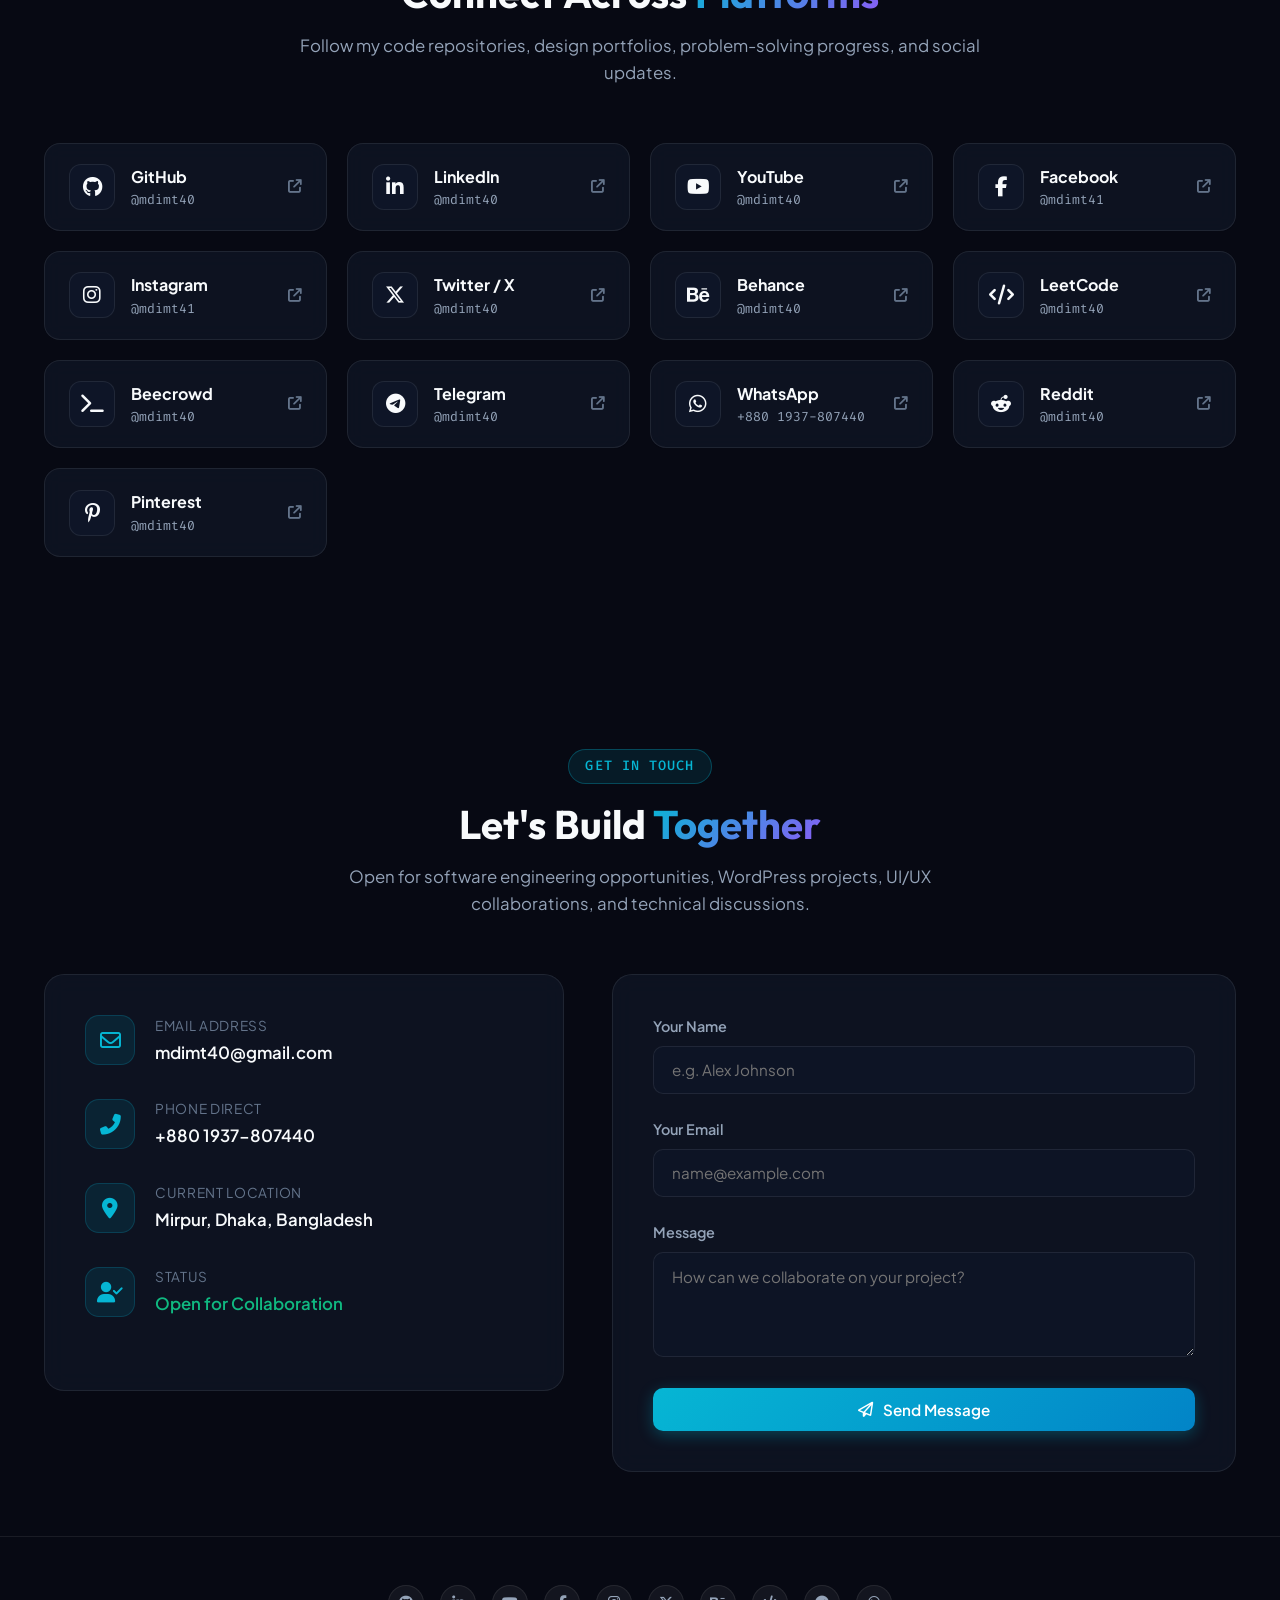
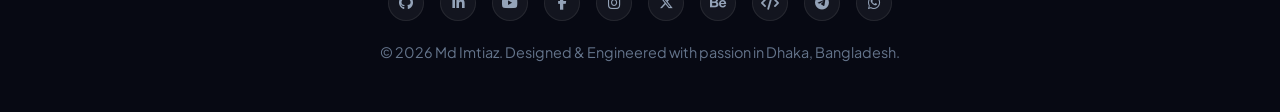
==== commit 9ed505a5: "Optimize Rank #1 Google SEO for mdimt40 with schema graph, H1 handle tags, sitemap.xml, and robots.t" ====
--- a/index.html
+++ b/index.html
@@ -3,23 +3,23 @@
 <head>
   <meta charset="UTF-8">
   <meta name="viewport" content="width=device-width, initial-scale=1.0">
-  <title>Md Imtiaz | Software Engineer, WordPress & UI/UX Developer</title>
-
-  <!-- Primary SEO Meta Tags -->
-  <meta name="title" content="Md Imtiaz | Software Engineer, WordPress & UI/UX Developer">
-  <meta name="description" content="Official Portfolio of Md Imtiaz — Software Engineering Student at Daffodil International University (DIU), WordPress Specialist (95%), UI/UX Designer, and emerging Frontend & Data Science developer based in Mirpur, Dhaka, Bangladesh.">
-  <meta name="keywords" content="Md Imtiaz, mdimt40, mdimt41, Software Engineer Dhaka, WordPress Developer Bangladesh, UI/UX Designer, Frontend Developer, DIU Software Engineering, Data Science Student, Telegram Bot Developer">
-  <meta name="author" content="Md Imtiaz">
-  <meta name="robots" content="index, follow, max-image-preview:large">
+  <title>mdimt40 — Md Imtiaz | Software Engineer, WordPress & UI/UX Developer</title>
+
+  <!-- Primary SEO Meta Tags for mdimt40 Rank #1 -->
+  <meta name="title" content="mdimt40 — Md Imtiaz | Software Engineer, WordPress & UI/UX Developer">
+  <meta name="description" content="Official website and portfolio of mdimt40 (Md Imtiaz) — Software Engineering student at Daffodil International University (DIU), WordPress Specialist (95%), UI/UX Designer, and emerging Frontend & Data Science developer based in Mirpur, Dhaka, Bangladesh.">
+  <meta name="keywords" content="mdimt40, @mdimt40, nmdimt40, mdimt41, Md Imtiaz, Md Imtiaz mdimt40, mdimt40 software engineer, mdimt40 portfolio, mdimt40 github, mdimt40 dev, Software Engineer Dhaka, WordPress Developer Bangladesh, UI/UX Designer, DIU Software Engineering">
+  <meta name="author" content="Md Imtiaz (mdimt40)">
+  <meta name="robots" content="index, follow, max-image-preview:large, max-snippet:-1, max-video-preview:-1">
   <link rel="canonical" href="https://mdimt40.github.io/">
 
   <!-- Open Graph / Facebook / LinkedIn Meta Tags -->
   <meta property="og:type" content="website">
   <meta property="og:url" content="https://mdimt40.github.io/">
-  <meta property="og:title" content="Md Imtiaz | Software Engineer, WordPress & UI/UX Developer">
-  <meta property="og:description" content="Explore Md Imtiaz's portfolio: Software Engineering student at DIU, WordPress developer, UI/UX designer, React/Next.js explorer, and Python data science aspirant.">
+  <meta property="og:title" content="mdimt40 — Md Imtiaz | Software Engineer, WordPress & UI/UX Developer">
+  <meta property="og:description" content="Official website & portfolio of mdimt40 (Md Imtiaz): DIU Software Engineering student, WordPress expert (95%), UI/UX designer, React/Next.js & Python explorer.">
   <meta property="og:image" content="https://mdimt40.github.io/image.jpg">
-  <meta property="og:site_name" content="Md Imtiaz Portfolio">
+  <meta property="og:site_name" content="mdimt40 — Md Imtiaz Portfolio">
   <meta property="og:locale" content="en_US">
 
   <!-- Twitter / X Meta Tags -->
@@ -27,50 +27,66 @@
   <meta name="twitter:url" content="https://mdimt40.github.io/">
   <meta name="twitter:site" content="@mdimt40">
   <meta name="twitter:creator" content="@mdimt40">
-  <meta name="twitter:title" content="Md Imtiaz | Software Engineer, WordPress & UI/UX Developer">
-  <meta name="twitter:description" content="Portfolio of Md Imtiaz: DIU Software Engineering student, WordPress expert, UI/UX designer, and frontend/data science explorer in Dhaka, Bangladesh.">
+  <meta name="twitter:title" content="mdimt40 — Md Imtiaz | Software Engineer & Developer">
+  <meta name="twitter:description" content="Portfolio of mdimt40 (Md Imtiaz): DIU Software Engineering student, WordPress expert, UI/UX designer, and frontend/data science developer in Dhaka, Bangladesh.">
   <meta name="twitter:image" content="https://mdimt40.github.io/image.jpg">
 
-  <!-- Schema.org JSON-LD Structured Data for Google Search -->
+  <!-- Schema.org JSON-LD Graph Structured Data for Google Rank #1 -->
   <script type="application/ld+json">
   {
     "@context": "https://schema.org",
-    "@type": "Person",
-    "name": "Md Imtiaz",
-    "alternateName": ["mdimt40", "mdimt41"],
-    "url": "https://mdimt40.github.io/",
-    "image": "https://mdimt40.github.io/image.jpg",
-    "jobTitle": ["Software Engineer", "WordPress Developer", "UI/UX Designer", "Frontend Developer"],
-    "worksFor": {
-      "@type": "Organization",
-      "name": "Daffodil International University"
-    },
-    "alumniOf": {
-      "@type": "EducationalOrganization",
-      "name": "Daffodil International University (DIU)"
-    },
-    "address": {
-      "@type": "PostalAddress",
-      "addressLocality": "Mirpur",
-      "addressRegion": "Dhaka",
-      "addressCountry": "Bangladesh"
-    },
-    "email": "mailto:mdimt40@gmail.com",
-    "telephone": "+8801937807440",
-    "sameAs": [
-      "https://github.com/mdimt40",
-      "https://linkedin.com/in/mdimt40",
-      "https://www.youtube.com/@mdimt40",
-      "https://facebook.com/mdimt41",
-      "https://instagram.com/mdimt41",
-      "https://x.com/mdimt40",
-      "https://behance.net/mdimt40",
-      "https://leetcode.com/u/mdimt40",
-      "https://www.beecrowd.com.br/judge/en/profile/mdimt40",
-      "https://t.me/mdimt40",
-      "https://wa.me/8801937807440",
-      "https://reddit.com/user/mdimt40",
-      "https://pinterest.com/mdimt40"
+    "@graph": [
+      {
+        "@type": "WebSite",
+        "@id": "https://mdimt40.github.io/#website",
+        "url": "https://mdimt40.github.io/",
+        "name": "mdimt40 — Md Imtiaz Developer Portfolio",
+        "alternateName": ["mdimt40", "mdimt40.github.io", "nmdimt40"],
+        "description": "Official personal portfolio and website of mdimt40 (Md Imtiaz).",
+        "inLanguage": "en-US"
+      },
+      {
+        "@type": "Person",
+        "@id": "https://mdimt40.github.io/#person",
+        "name": "Md Imtiaz",
+        "alternateName": ["mdimt40", "@mdimt40", "nmdimt40", "mdimt41"],
+        "identifier": "mdimt40",
+        "url": "https://mdimt40.github.io/",
+        "image": "https://mdimt40.github.io/image.jpg",
+        "jobTitle": ["Software Engineer", "WordPress Developer", "UI/UX Designer", "Frontend Developer", "Data Science Aspirant"],
+        "knowsAbout": ["Software Engineering", "WordPress Development", "UI/UX Design", "React.js", "Next.js", "Python", "Data Analysis", "Telegram API", "HTML5", "CSS3", "JavaScript"],
+        "worksFor": {
+          "@type": "Organization",
+          "name": "Daffodil International University"
+        },
+        "alumniOf": {
+          "@type": "EducationalOrganization",
+          "name": "Daffodil International University (DIU)"
+        },
+        "address": {
+          "@type": "PostalAddress",
+          "addressLocality": "Mirpur",
+          "addressRegion": "Dhaka",
+          "addressCountry": "Bangladesh"
+        },
+        "email": "mailto:mdimt40@gmail.com",
+        "telephone": "+8801937807440",
+        "sameAs": [
+          "https://github.com/mdimt40",
+          "https://linkedin.com/in/mdimt40",
+          "https://www.youtube.com/@mdimt40",
+          "https://facebook.com/mdimt41",
+          "https://instagram.com/mdimt41",
+          "https://x.com/mdimt40",
+          "https://behance.net/mdimt40",
+          "https://leetcode.com/u/mdimt40",
+          "https://www.beecrowd.com.br/judge/en/profile/mdimt40",
+          "https://t.me/mdimt40",
+          "https://wa.me/8801937807440",
+          "https://reddit.com/user/mdimt40",
+          "https://pinterest.com/mdimt40"
+        ]
+      }
     ]
   }
   </script>
@@ -91,7 +107,6 @@
       <a href="#hero" class="brand-logo">
         <i class="fas fa-terminal" style="color: var(--accent-cyan);"></i>
         Imtiaz<span class="dot">.</span>
-        <span class="brand-badge">SWE '25</span>
       </a>
 
       <nav>
@@ -126,7 +141,7 @@
             Open for Collaboration
           </div>
 
-          <h1 class="hero-name">Hi, I'm <span class="gradient-text">Md Imtiaz</span></h1>
+          <h1 class="hero-name">Hi, I'm <span class="gradient-text">Md Imtiaz</span> <span style="font-size: 1.1rem; color: var(--accent-cyan); font-weight: 600; font-family: var(--font-mono); display: block; margin-top: 0.3rem;">(@mdimt40)</span></h1>
 
           <div class="hero-title-typing">
             <span>Building as</span>
@@ -181,14 +196,16 @@
             </div>
           </div>
 
-          <!-- Floating Badge Highlights -->
-          <div class="float-badge badge-top-right">
-            <i class="fab fa-wordpress"></i>
-            <span>WordPress 95%</span>
-          </div>
-          <div class="float-badge badge-bottom-left">
-            <i class="fab fa-figma"></i>
-            <span>UI/UX 90%</span>
+          <!-- Skill Badges -->
+          <div class="hero-badges-container">
+            <div class="float-badge">
+              <i class="fab fa-wordpress" style="color: #38bdf8;"></i>
+              <span>WordPress 95%</span>
+            </div>
+            <div class="float-badge">
+              <i class="fab fa-figma" style="color: #a855f7;"></i>
+              <span>UI/UX 90%</span>
+            </div>
           </div>
         </div>
       </div>
--- a/css/components.css
+++ b/css/components.css
@@ -337,35 +337,35 @@
   font-family: var(--font-mono);
 }
 
-/* Float Badges on Avatar */
+/* Hero Badges Showcase */
+.hero-badges-container {
+  display: flex;
+  align-items: center;
+  justify-content: center;
+  gap: 0.75rem;
+  margin-top: 1rem;
+  flex-wrap: wrap;
+}
+
 .float-badge {
-  position: absolute;
-  padding: 0.6rem 1rem;
+  padding: 0.45rem 0.9rem;
   border-radius: 12px;
-  background: rgba(15, 23, 42, 0.9);
+  background: rgba(15, 23, 42, 0.85);
   border: 1px solid var(--border-glass);
   backdrop-filter: blur(10px);
-  font-size: 0.8rem;
+  font-size: 0.82rem;
   font-weight: 600;
-  display: flex;
-  align-items: center;
-  gap: 0.6rem;
-  box-shadow: 0 10px 20px rgba(0, 0, 0, 0.3);
-  animation: float 4s ease-in-out infinite;
-}
-
-.float-badge.badge-top-right {
-  top: 15px;
-  right: 15px;
-  color: var(--accent-cyan);
-  animation-delay: 0s;
-}
-
-.float-badge.badge-bottom-left {
-  bottom: 15px;
-  left: 15px;
-  color: var(--accent-violet);
-  animation-delay: 2s;
+  color: var(--text-main);
+  display: inline-flex;
+  align-items: center;
+  gap: 0.5rem;
+  box-shadow: 0 4px 15px rgba(0, 0, 0, 0.3);
+  transition: transform var(--transition-fast);
+}
+
+.float-badge:hover {
+  transform: translateY(-2px);
+  border-color: var(--border-accent);
 }
 
 @keyframes float {
--- a/css/responsive.css
+++ b/css/responsive.css
@@ -1,15 +1,33 @@
 /* ==========================================================================
-   Responsive Stylesheet - Md Imtiaz Portfolio
+   Responsive & Mobile Smartphone Stylesheet - Md Imtiaz Portfolio
+   Clean, Spacious, Overlap-Free Smartphone Layout
    ========================================================================== */
 
+/* Tablet & Medium Displays (<= 1024px) */
 @media (max-width: 1024px) {
+  .container {
+    padding: 0 1.25rem;
+  }
+
   .hero-grid {
     grid-template-columns: 1fr;
-    gap: 3rem;
-  }
-  
+    gap: 2.5rem;
+    text-align: center;
+  }
+
+  .hero-content {
+    display: flex;
+    flex-direction: column;
+    align-items: center;
+  }
+
+  .hero-bio {
+    max-width: 100%;
+  }
+
   .hero-avatar-card {
-    max-width: 500px;
+    max-width: 380px;
+    width: 100%;
     margin: 0 auto;
   }
 
@@ -25,50 +43,402 @@
   }
 }
 
+/* Smartphone Screens (<= 768px) */
 @media (max-width: 768px) {
+  /* Container Padding */
+  .container {
+    padding: 0 1rem;
+  }
+
+  /* Header & Navigation Drawer */
+  .site-header {
+    padding: 0.75rem 0;
+  }
+
+  .brand-logo {
+    font-size: 1.2rem;
+  }
+
   .nav-links {
     position: fixed;
     top: 0;
     right: -100%;
-    width: 75%;
+    width: 85%;
+    max-width: 300px;
     height: 100vh;
-    background: rgba(10, 15, 30, 0.98);
+    height: 100dvh;
+    background: #070913;
     backdrop-filter: blur(20px);
+    -webkit-backdrop-filter: blur(20px);
     flex-direction: column;
     justify-content: center;
-    gap: 2.5rem;
+    align-items: flex-start;
+    padding: 2.5rem 1.5rem;
+    gap: 1.5rem;
     transition: right var(--transition-normal);
-    box-shadow: -10px 0 30px rgba(0, 0, 0, 0.5);
-    z-index: 90;
+    box-shadow: -10px 0 30px rgba(0, 0, 0, 0.8);
+    z-index: 999;
+    border-left: 1px solid var(--border-glass);
   }
 
   .nav-links.active {
     right: 0;
   }
 
+  .nav-link {
+    font-size: 1.05rem;
+    font-weight: 600;
+    width: 100%;
+    padding: 0.4rem 0;
+  }
+
   .mobile-toggle {
-    display: block;
-    z-index: 100;
+    display: flex;
+    align-items: center;
+    justify-content: center;
+    width: 40px;
+    height: 40px;
+    border-radius: 8px;
+    background: rgba(15, 23, 42, 0.8);
+    border: 1px solid var(--border-glass);
+    color: var(--text-main);
+    z-index: 1000;
+  }
+
+  body.menu-open::after {
+    content: '';
+    position: fixed;
+    inset: 0;
+    background: rgba(0, 0, 0, 0.65);
+    backdrop-filter: blur(4px);
+    z-index: 998;
+  }
+
+  /* Hero Section Cleanup for Smartphone */
+  .hero-section {
+    padding: 6rem 0 3rem 0;
+  }
+
+  .status-badge {
+    font-size: 0.78rem;
+    padding: 0.35rem 0.85rem;
+    margin-bottom: 1rem;
   }
 
   .hero-name {
-    font-size: 2.6rem;
+    font-size: 2.1rem;
+    line-height: 1.25;
+    margin-bottom: 0.75rem;
+    word-break: break-word;
+  }
+
+  .hero-title-typing {
+    font-size: 1rem;
+    min-height: 2.5rem;
+    flex-wrap: wrap;
+    justify-content: center;
+    text-align: center;
+    margin-bottom: 1rem;
+    gap: 0.25rem;
+  }
+
+  .hero-bio {
+    font-size: 0.95rem;
+    line-height: 1.6;
+    margin-bottom: 1.25rem;
+    color: var(--text-muted);
+  }
+
+  .location-tag {
+    font-size: 0.82rem;
+    margin-bottom: 1.5rem;
+    flex-direction: column;
+    gap: 0.3rem;
+  }
+
+  .hero-actions {
+    width: 100%;
+    flex-direction: column;
+    gap: 0.75rem;
+    margin-bottom: 1.5rem;
+  }
+
+  .hero-actions .btn {
+    width: 100%;
+    padding: 0.8rem 1rem;
+    font-size: 0.9rem;
+  }
+
+  .hero-social-row {
+    justify-content: center;
+    gap: 0.6rem;
+    margin-top: 0.5rem;
+  }
+
+  .hero-social-row a {
+    width: 38px;
+    height: 38px;
+    font-size: 1rem;
+    border-radius: 8px;
+  }
+
+  /* Hero Avatar Showcase Cleanup - No Floating Badge Overlaps on Mobile */
+  .hero-avatar-card {
+    max-width: 320px;
+    padding: 1rem;
+    border-radius: 18px;
+    margin-top: 1.5rem;
+  }
+
+  .avatar-graphic {
+    aspect-ratio: 1/1;
+    border-radius: 14px;
+  }
+
+  /* Position floating badges cleanly below image or hide on mobile to prevent scribble */
+  .float-badge {
+    position: static;
+    display: inline-flex;
+    margin: 0.5rem 0.25rem 0 0.25rem;
+    animation: none;
+    font-size: 0.75rem;
+    padding: 0.35rem 0.75rem;
+    box-shadow: none;
+  }
+
+  .hero-avatar-card {
+    display: flex;
+    flex-direction: column;
+    align-items: center;
+  }
+
+  /* Section Titles & Tags */
+  .section-header {
+    margin-bottom: 2rem;
+  }
+
+  .section-tag {
+    font-size: 0.78rem;
+    padding: 0.3rem 0.8rem;
   }
 
   .section-title {
-    font-size: 2rem;
-  }
-
-  /* Timeline adjustment for mobile */
+    font-size: 1.7rem;
+    line-height: 1.25;
+  }
+
+  .section-desc {
+    font-size: 0.9rem;
+  }
+
+  /* Filter Tabs Touch Scroll on Smartphone */
+  .skills-filter, .project-filters {
+    justify-content: flex-start;
+    flex-wrap: nowrap;
+    overflow-x: auto;
+    padding-bottom: 0.6rem;
+    margin-bottom: 2rem;
+    -webkit-overflow-scrolling: touch;
+    gap: 0.5rem;
+  }
+
+  .skill-cat-btn, .project-filter-btn {
+    white-space: nowrap;
+    flex-shrink: 0;
+    padding: 0.5rem 0.9rem;
+    font-size: 0.82rem;
+    border-radius: 8px;
+  }
+
+  /* Dual Career Path Cards */
+  .path-section {
+    padding: 4rem 0;
+  }
+
+  .path-tabs {
+    flex-direction: column;
+    width: 100%;
+    gap: 0.4rem;
+  }
+
+  .path-tab-btn {
+    width: 100%;
+    justify-content: center;
+    padding: 0.7rem 1rem;
+    font-size: 0.88rem;
+  }
+
+  .path-card {
+    padding: 1.25rem;
+    border-radius: 16px;
+    gap: 1.5rem;
+  }
+
+  .path-content-title {
+    font-size: 1.35rem;
+  }
+
+  .path-content-desc {
+    font-size: 0.9rem;
+    margin-bottom: 1.25rem;
+  }
+
+  .path-feature-item {
+    font-size: 0.85rem;
+  }
+
+  .path-visual-box {
+    padding: 1.25rem;
+    border-radius: 12px;
+  }
+
+  .code-preview {
+    font-size: 0.75rem;
+    overflow-x: auto;
+    white-space: pre-wrap;
+    word-break: break-word;
+  }
+
+  /* Skills Matrix */
+  .skills-section {
+    padding: 4rem 0;
+  }
+
+  .skills-grid {
+    grid-template-columns: 1fr;
+    gap: 0.85rem;
+  }
+
+  .skill-card {
+    padding: 1rem;
+    border-radius: 12px;
+  }
+
+  .skill-name {
+    font-size: 0.9rem;
+  }
+
+  .skill-percent {
+    font-size: 0.85rem;
+  }
+
+  /* Projects Grid */
+  .projects-section {
+    padding: 4rem 0;
+  }
+
+  .projects-grid {
+    grid-template-columns: 1fr;
+    gap: 1.25rem;
+  }
+
+  .project-card {
+    border-radius: 14px;
+  }
+
+  .project-banner {
+    height: 170px;
+  }
+
+  .project-body {
+    padding: 1.15rem;
+  }
+
+  .project-title {
+    font-size: 1.15rem;
+  }
+
+  .project-summary {
+    font-size: 0.88rem;
+    line-height: 1.5;
+    margin-bottom: 1rem;
+  }
+
+  .project-footer {
+    flex-direction: column;
+    align-items: stretch;
+    gap: 0.6rem;
+  }
+
+  .project-footer .btn, .project-footer .project-details-btn {
+    width: 100%;
+    justify-content: center;
+    text-align: center;
+  }
+
+  /* Certificates Grid */
+  .cert-section {
+    padding: 4rem 0;
+  }
+
+  .cert-grid {
+    grid-template-columns: 1fr;
+    gap: 1.25rem;
+  }
+
+  .cert-card {
+    border-radius: 14px;
+  }
+
+  .cert-caption {
+    padding: 0.85rem;
+    font-size: 0.88rem;
+  }
+
+  /* Lightbox Modal on Smartphone */
+  .lightbox-modal {
+    padding: 0.75rem;
+  }
+
+  .lightbox-content {
+    max-width: 95vw;
+    padding: 1.5rem 1rem !important;
+  }
+
+  .lightbox-close {
+    top: 8px;
+    right: 12px;
+    font-size: 1.6rem;
+    color: var(--accent-cyan);
+  }
+
+  .lightbox-nav {
+    top: auto;
+    bottom: 10px;
+    transform: none;
+    width: 38px;
+    height: 38px;
+    font-size: 0.9rem;
+  }
+
+  .lightbox-nav.prev {
+    left: 25%;
+  }
+
+  .lightbox-nav.next {
+    right: 25%;
+  }
+
+  .lightbox-title {
+    font-size: 0.95rem;
+    margin-top: 0.75rem;
+  }
+
+  /* Timeline Mobile Cleanup */
+  .timeline-section {
+    padding: 4rem 0;
+  }
+
   .timeline::before {
-    left: 20px;
+    left: 15px;
   }
 
   .timeline-item {
     width: 100%;
-    padding-left: 50px;
+    padding-left: 40px;
     padding-right: 0;
     text-align: left !important;
+    margin-bottom: 1.75rem;
   }
 
   .timeline-item:nth-child(even) {
@@ -76,34 +446,88 @@
   }
 
   .timeline-dot {
-    left: 10px !important;
+    left: 6px !important;
     right: auto !important;
-  }
-
-  .lightbox-nav.prev { left: 10px; }
-  .lightbox-nav.next { right: 10px; }
+    top: 4px;
+    width: 16px;
+    height: 16px;
+  }
+
+  .timeline-card {
+    padding: 1.1rem;
+    border-radius: 12px;
+  }
+
+  .timeline-degree {
+    font-size: 1.05rem;
+  }
+
+  .timeline-inst {
+    font-size: 0.88rem;
+  }
+
+  /* Social Connect Grid on Smartphone */
+  .socials-section {
+    padding: 4rem 0;
+  }
+
+  .socials-grid {
+    grid-template-columns: 1fr;
+    gap: 0.75rem;
+  }
+
+  .social-card {
+    padding: 0.85rem 1.1rem;
+    min-height: 50px;
+    border-radius: 12px;
+  }
+
+  .social-platform {
+    font-size: 0.92rem;
+  }
+
+  .social-handle {
+    font-size: 0.78rem;
+  }
+
+  /* Contact Form & Form Inputs (Prevent iOS Safari Auto-Zoom) */
+  .contact-section {
+    padding: 4rem 0 2rem 0;
+  }
+
+  .contact-info-card, .contact-form-card {
+    padding: 1.25rem;
+    border-radius: 14px;
+  }
+
+  .contact-item {
+    gap: 0.85rem;
+    margin-bottom: 1.35rem;
+  }
+
+  .contact-icon {
+    width: 42px;
+    height: 42px;
+    font-size: 1.1rem;
+    border-radius: 10px;
+  }
+
+  .contact-value {
+    font-size: 0.95rem;
+  }
+
+  .form-input, .form-textarea {
+    font-size: 16px !important; /* CRITICAL for mobile input focus */
+    padding: 0.75rem 0.9rem;
+    border-radius: 8px;
+  }
+
+  .toast-msg {
+    bottom: 12px;
+    right: 12px;
+    left: 12px;
+    text-align: center;
+    font-size: 0.85rem;
+    padding: 0.85rem 1rem;
+  }
 }
-
-@media (max-width: 480px) {
-  .hero-name {
-    font-size: 2.1rem;
-  }
-
-  .path-tabs {
-    flex-direction: column;
-    width: 100%;
-  }
-
-  .path-tab-btn {
-    width: 100%;
-    justify-content: center;
-  }
-
-  .btn {
-    width: 100%;
-  }
-
-  .hero-actions {
-    flex-direction: column;
-  }
-}
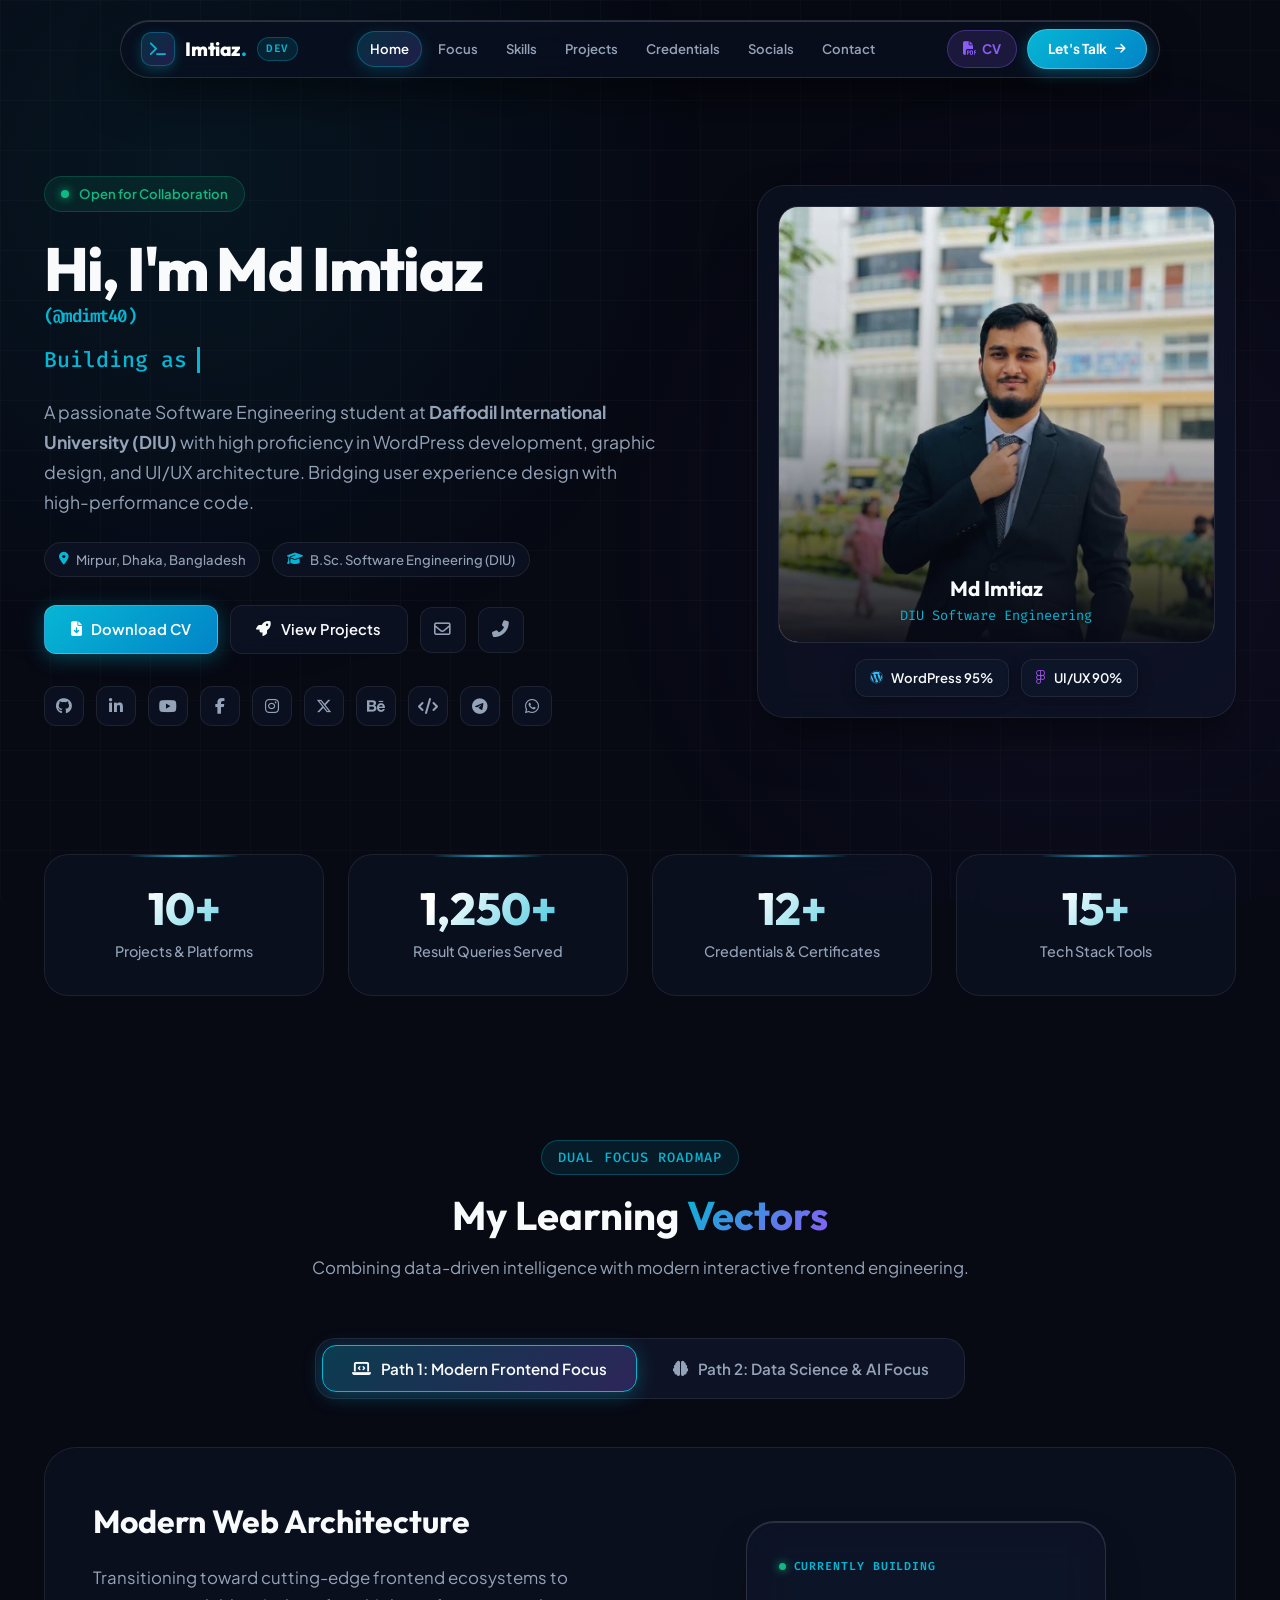
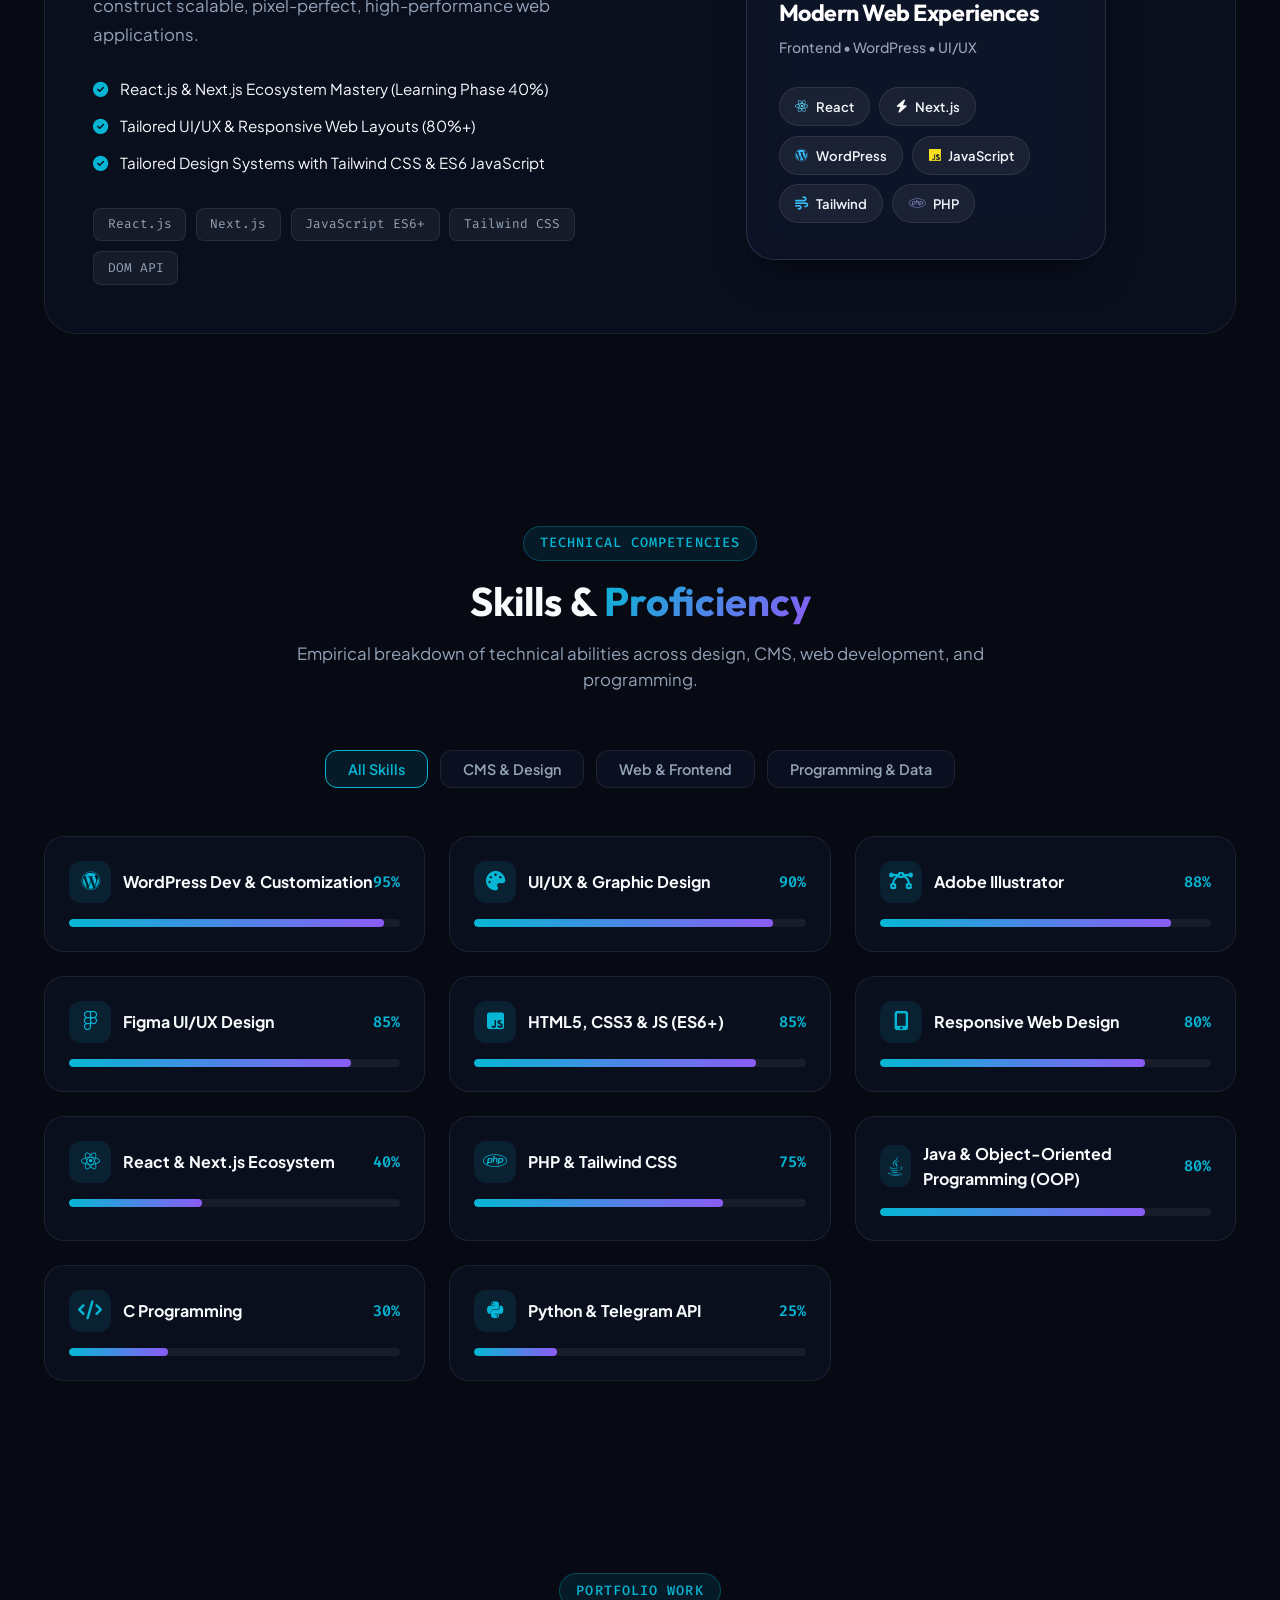
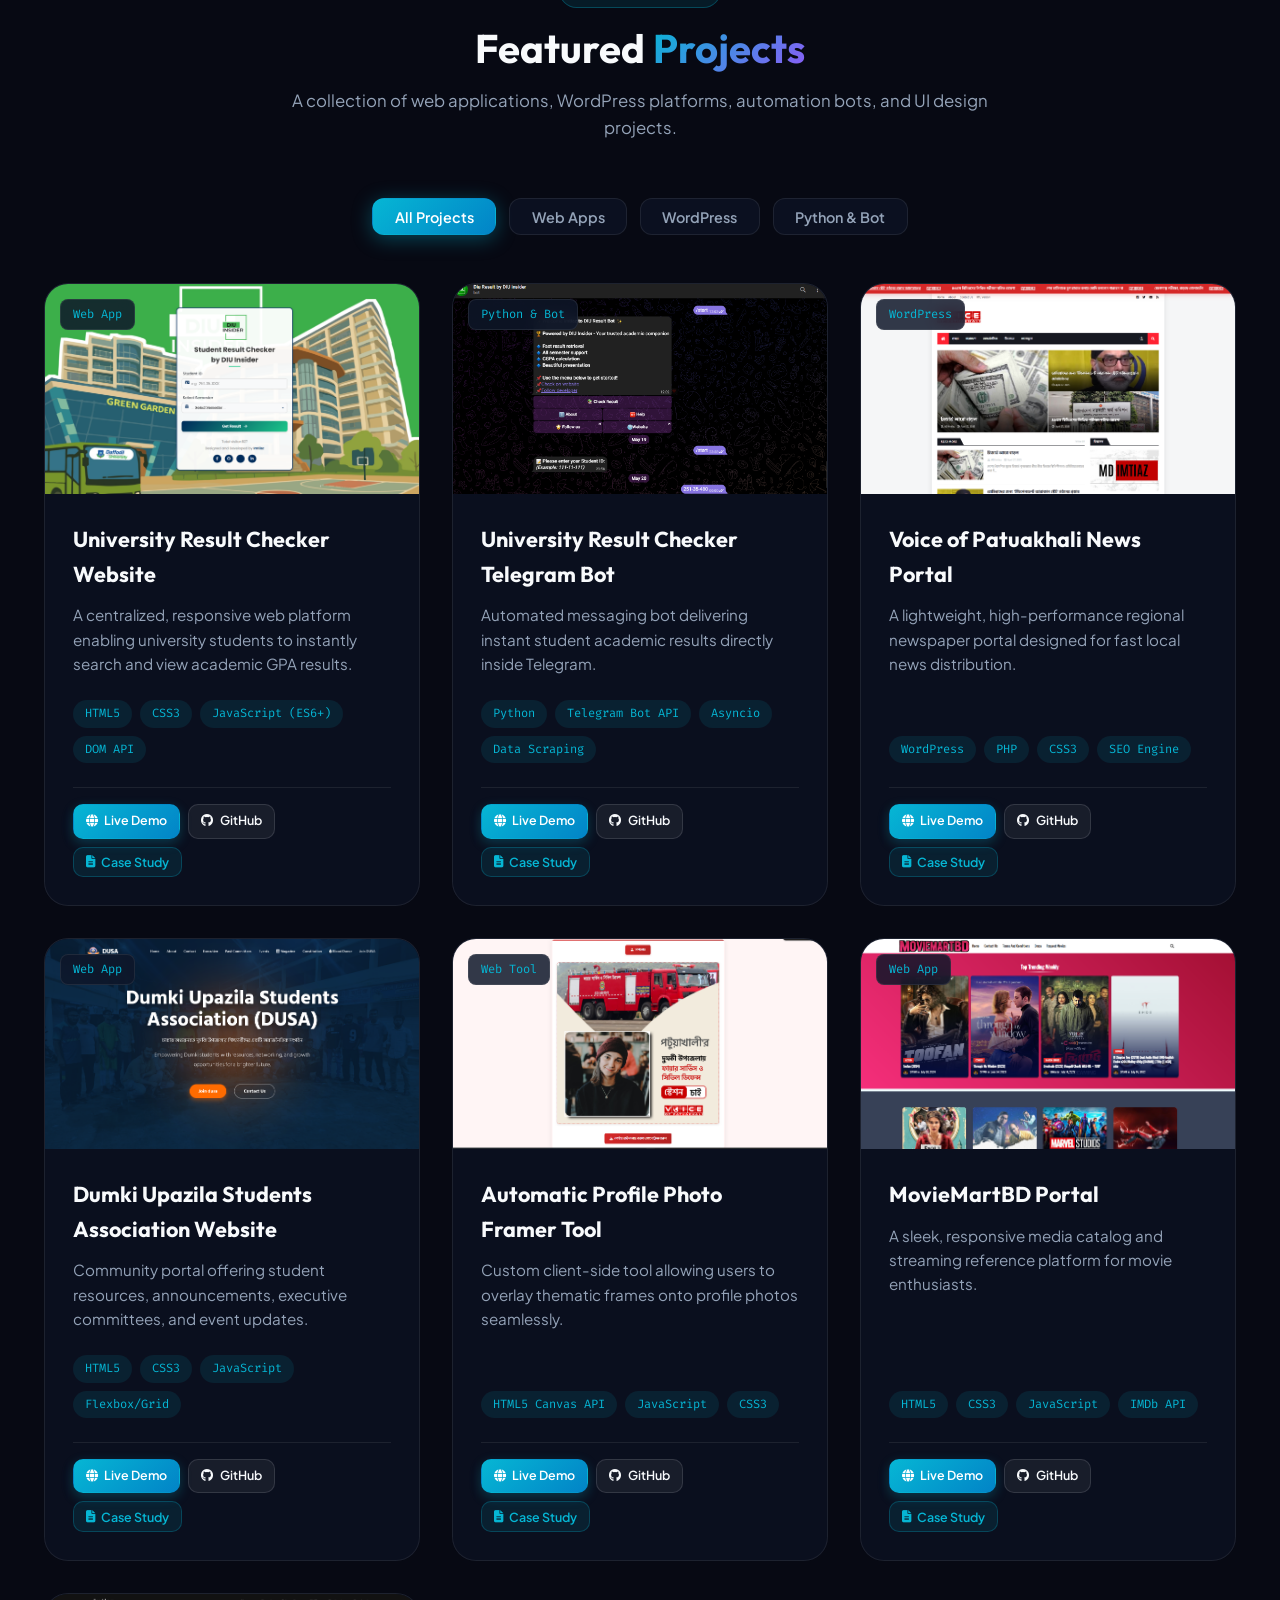
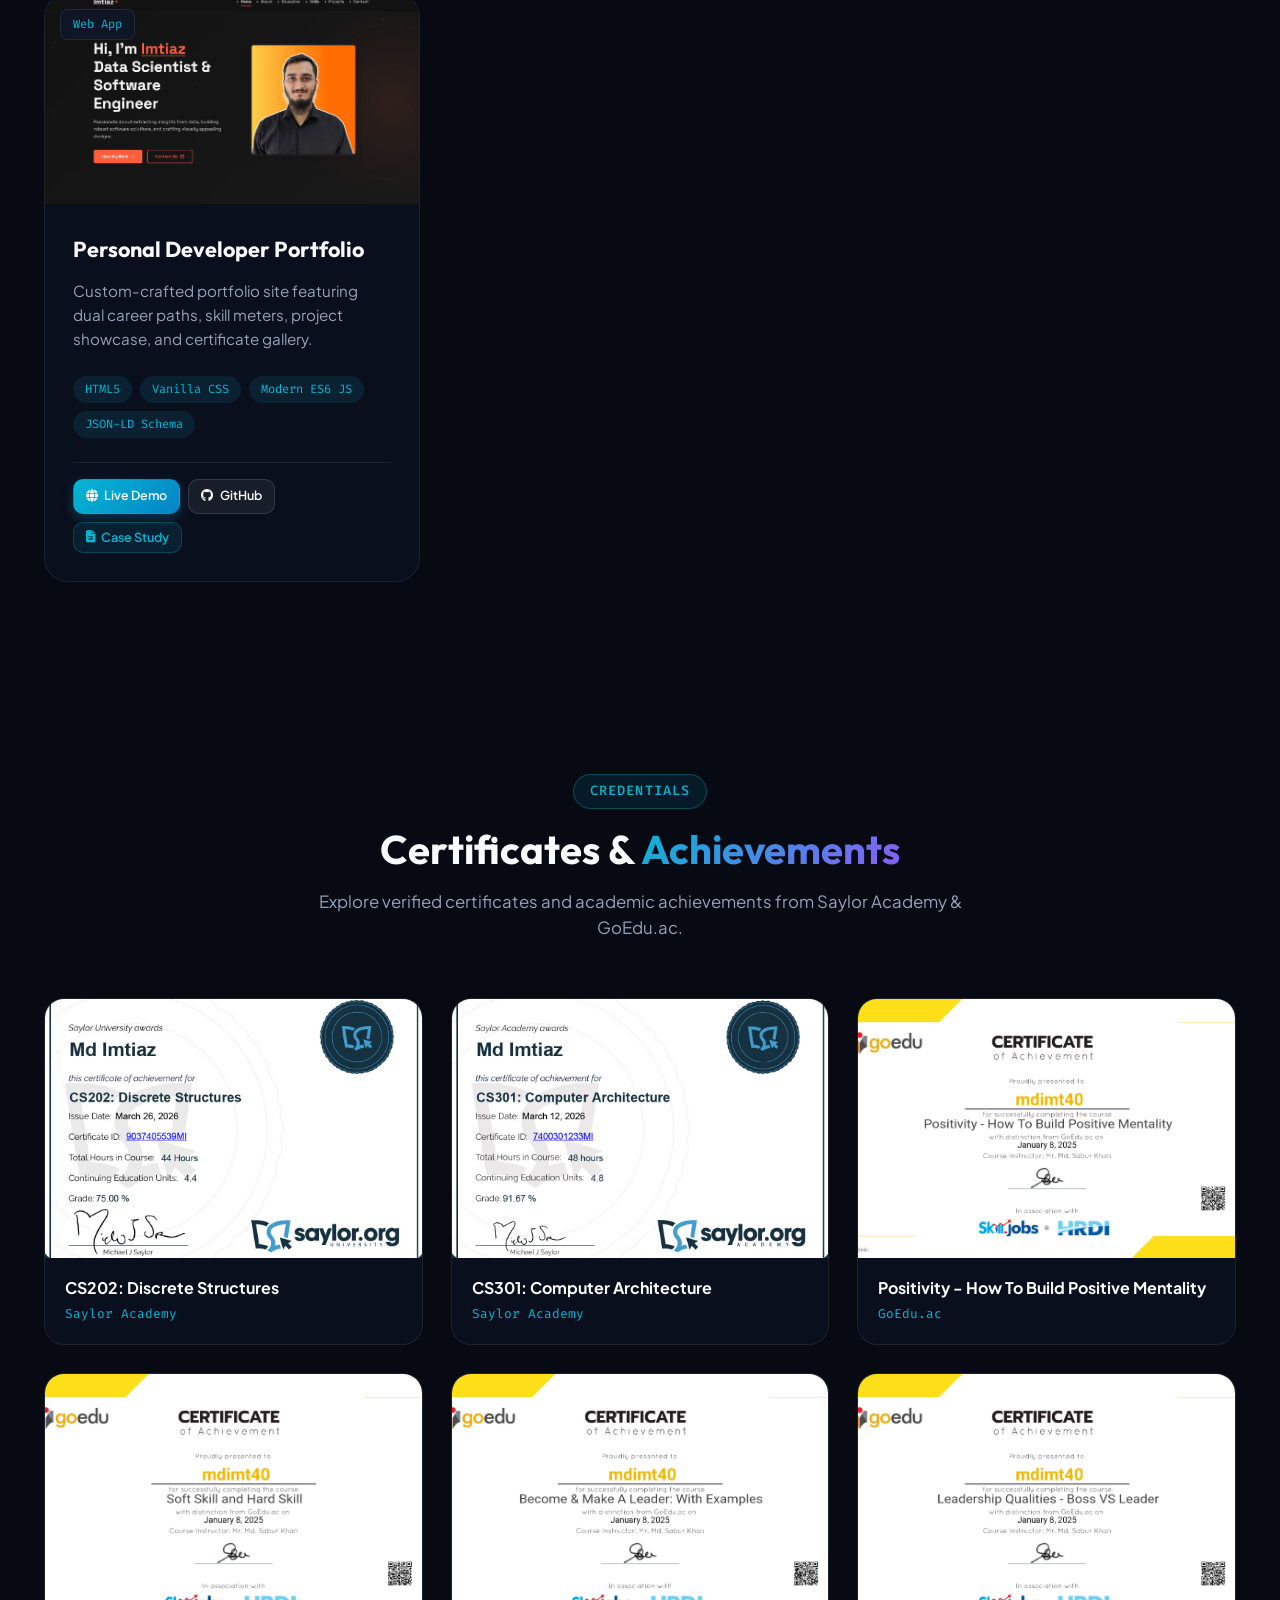
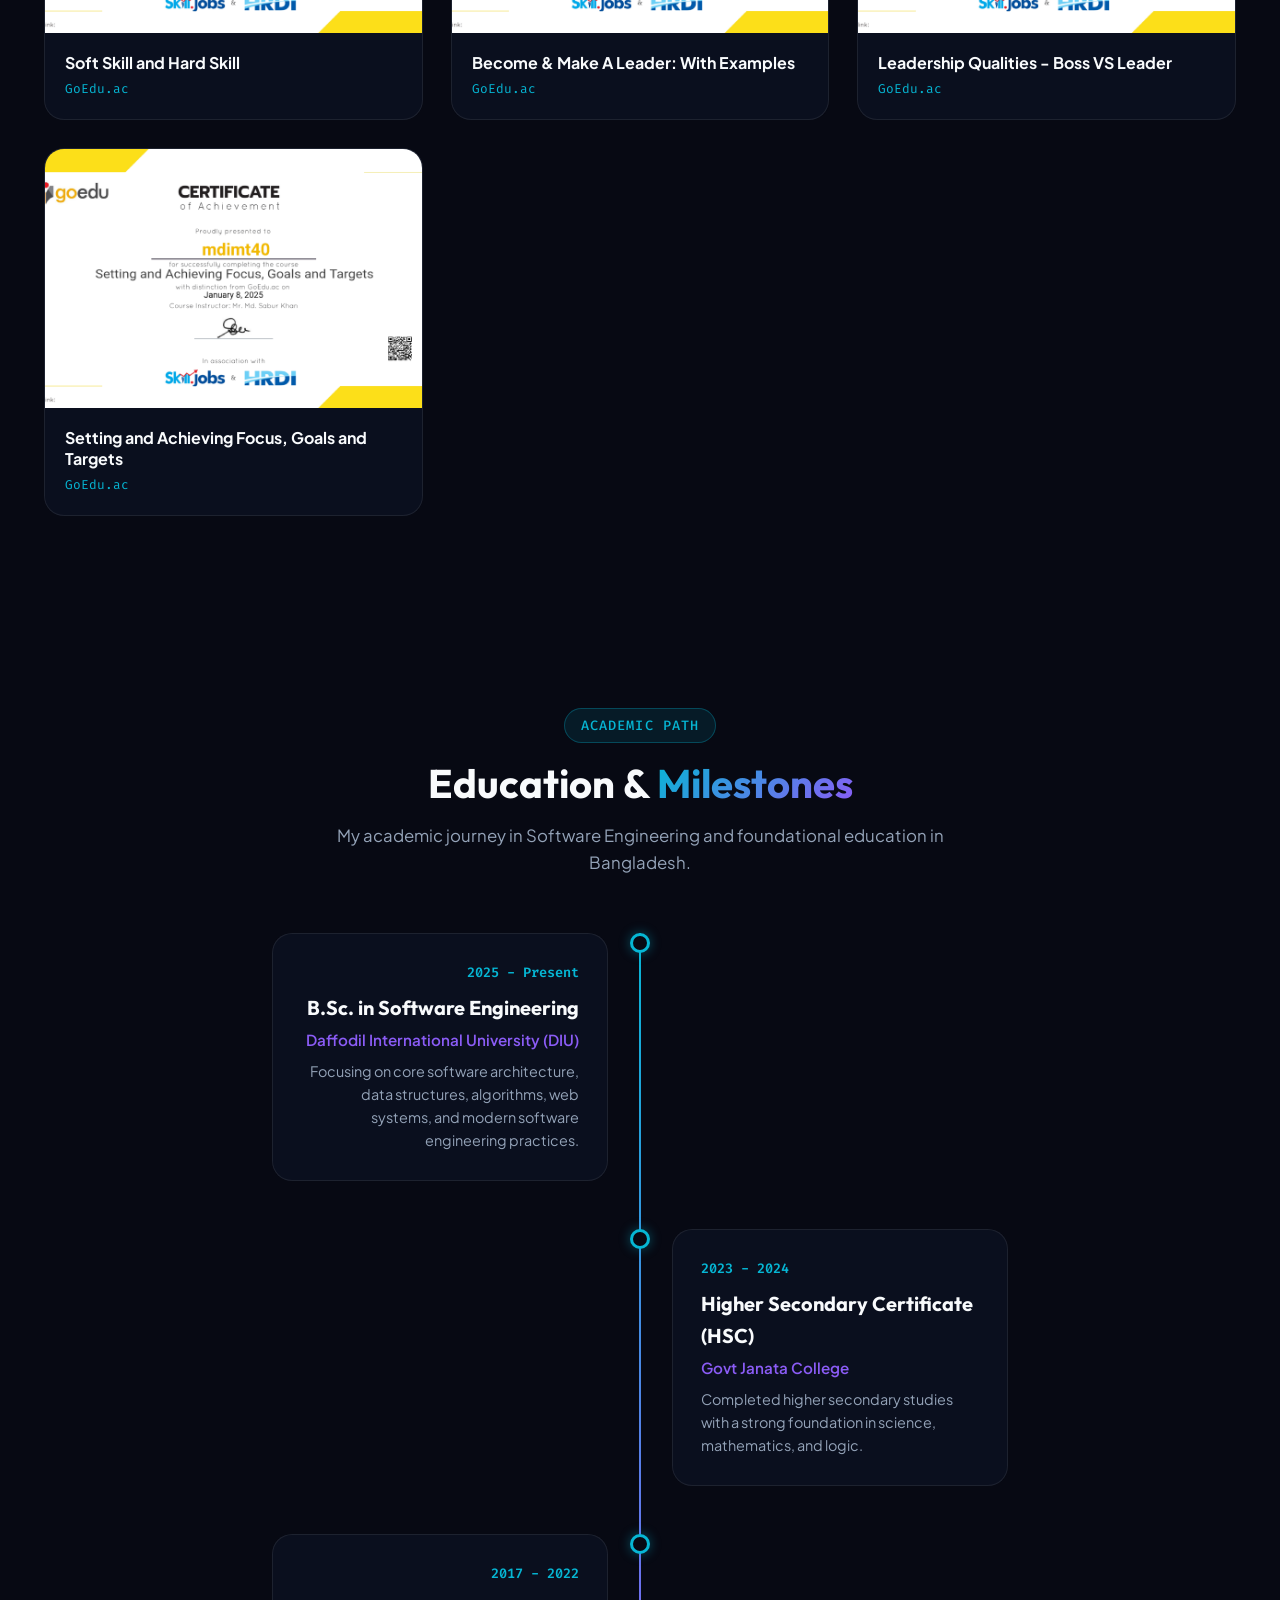
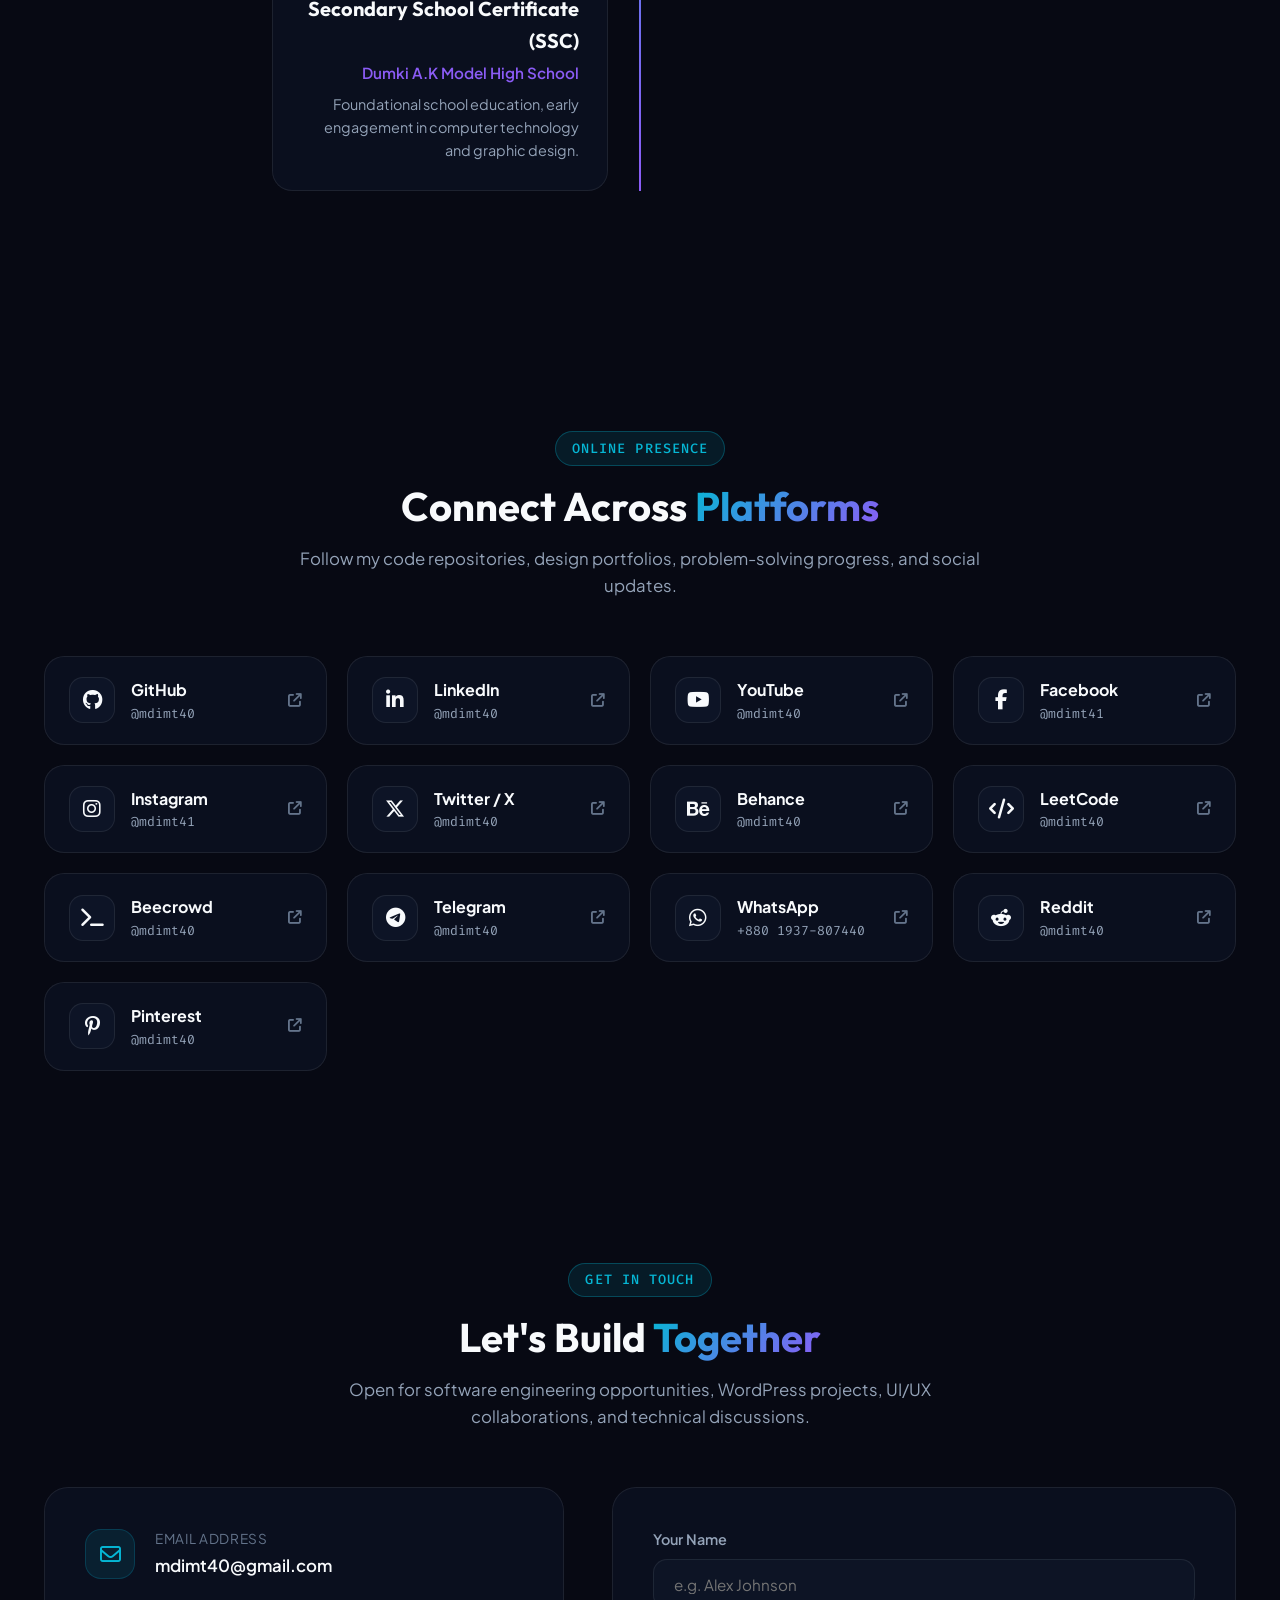
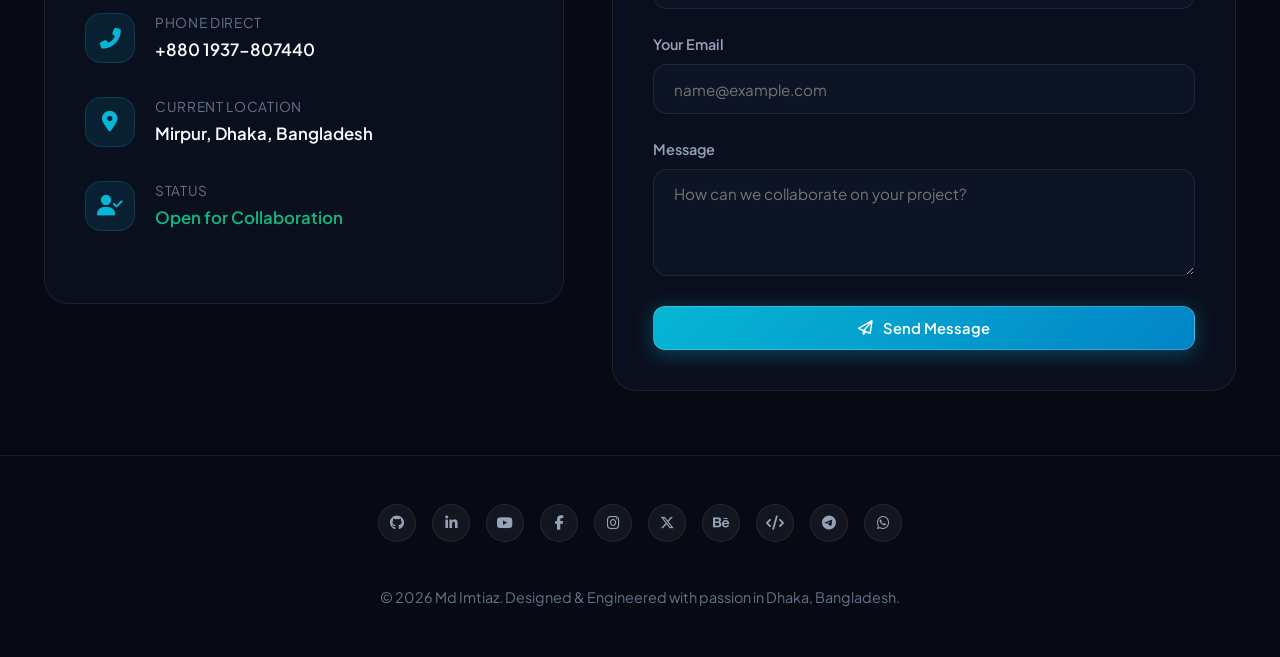
==== commit d866460d: "Redesign portfolio to ultra-premium SaaS UI/UX: sleek floating pill navbar, statistics counters, gla" ====
--- a/index.html
+++ b/index.html
@@ -54,7 +54,7 @@
         "url": "https://mdimt40.github.io/",
         "image": "https://mdimt40.github.io/image.jpg",
         "jobTitle": ["Software Engineer", "WordPress Developer", "UI/UX Designer", "Frontend Developer", "Data Science Aspirant"],
-        "knowsAbout": ["Software Engineering", "WordPress Development", "UI/UX Design", "React.js", "Next.js", "Python", "Data Analysis", "Telegram API", "HTML5", "CSS3", "JavaScript"],
+        "knowsAbout": ["Software Engineering", "Java Programming", "Object-Oriented Programming (OOP)", "WordPress Development", "UI/UX Design", "React.js", "Next.js", "Python", "Data Analysis", "Telegram API", "HTML5", "CSS3", "JavaScript"],
         "worksFor": {
           "@type": "Organization",
           "name": "Daffodil International University"
@@ -101,29 +101,37 @@
 </head>
 <body>
 
-  <!-- ==================== HEADER / NAVIGATION ==================== -->
+  <!-- ==================== HEADER / FLOATING NAVIGATION ==================== -->
   <header class="site-header" id="siteHeader">
-    <div class="container nav-wrapper">
+    <div class="nav-container">
       <a href="#hero" class="brand-logo">
-        <i class="fas fa-terminal" style="color: var(--accent-cyan);"></i>
-        Imtiaz<span class="dot">.</span>
+        <div class="logo-icon-box">
+          <i class="fas fa-terminal"></i>
+        </div>
+        <span class="brand-text">Imtiaz<span class="brand-dot">.</span></span>
+        <span class="brand-status-tag">DEV</span>
       </a>
 
-      <nav>
+      <nav class="nav-menu">
         <ul class="nav-links" id="navLinks">
-          <li><a href="#hero" class="nav-link active">Home</a></li>
-          <li><a href="#career-paths" class="nav-link">Focus Paths</a></li>
-          <li><a href="#skills" class="nav-link">Skills</a></li>
-          <li><a href="#projects" class="nav-link">Projects</a></li>
-          <li><a href="#certificates" class="nav-link">Certificates</a></li>
-          <li><a href="#education" class="nav-link">Education</a></li>
-          <li><a href="#socials" class="nav-link">Socials</a></li>
-          <li><a href="#contact" class="nav-link">Contact</a></li>
+          <li><a href="#hero" class="nav-link active"><i class="fas fa-home nav-icon"></i> Home</a></li>
+          <li><a href="#career-paths" class="nav-link"><i class="fas fa-compass nav-icon"></i> Focus</a></li>
+          <li><a href="#skills" class="nav-link"><i class="fas fa-layer-group nav-icon"></i> Skills</a></li>
+          <li><a href="#projects" class="nav-link"><i class="fas fa-code-branch nav-icon"></i> Projects</a></li>
+          <li><a href="#certificates" class="nav-link"><i class="fas fa-award nav-icon"></i> Credentials</a></li>
+          <li><a href="#socials" class="nav-link"><i class="fas fa-share-alt nav-icon"></i> Socials</a></li>
+          <li><a href="#contact" class="nav-link"><i class="fas fa-paper-plane nav-icon"></i> Contact</a></li>
         </ul>
       </nav>
 
-      <div class="header-cta">
-        <a href="#contact" class="btn btn-primary btn-sm">Let's Talk</a>
+      <div class="header-actions">
+        <a href="CV_Md_Imtiaz.pdf" target="_blank" download class="nav-cv-btn" title="Download CV / Resume">
+          <i class="fas fa-file-pdf"></i> CV
+        </a>
+        <a href="#contact" class="nav-cta-btn">
+          <span>Let's Talk</span>
+          <i class="fas fa-arrow-right"></i>
+        </a>
         <button class="mobile-toggle" id="mobileToggle" aria-label="Toggle Navigation">
           <i class="fas fa-bars"></i>
         </button>
@@ -153,20 +161,23 @@
             A passionate Software Engineering student at <strong>Daffodil International University (DIU)</strong> with high proficiency in WordPress development, graphic design, and UI/UX architecture. Bridging user experience design with high-performance code.
           </p>
 
-          <div class="location-tag">
-            <i class="fas fa-map-marker-alt" style="color: var(--accent-cyan);"></i>
-            Mirpur, Dhaka, Bangladesh &nbsp;|&nbsp; B.Sc. in Software Engineering (DIU)
+          <div class="hero-meta-row">
+            <span class="meta-pill"><i class="fas fa-map-marker-alt"></i> Mirpur, Dhaka, Bangladesh</span>
+            <span class="meta-pill"><i class="fas fa-graduation-cap"></i> B.Sc. Software Engineering (DIU)</span>
           </div>
 
           <div class="hero-actions">
-            <a href="#projects" class="btn btn-primary">
+            <a href="CV_Md_Imtiaz.pdf" target="_blank" download class="btn btn-primary">
+              <i class="fas fa-file-download"></i> Download CV
+            </a>
+            <a href="#projects" class="btn btn-outline">
               <i class="fas fa-rocket"></i> View Projects
             </a>
-            <button onclick="copyEmail()" class="btn btn-outline">
-              <i class="far fa-envelope"></i> Copy Email
+            <button onclick="copyEmail()" class="hero-quick-btn" title="Copy Email (mdimt40@gmail.com)">
+              <i class="far fa-envelope"></i>
             </button>
-            <a href="tel:+8801937807440" class="btn btn-outline">
-              <i class="fas fa-phone-alt"></i> Call Direct
+            <a href="tel:+8801937807440" class="hero-quick-btn" title="Call Direct (+8801937807440)">
+              <i class="fas fa-phone-alt"></i>
             </a>
           </div>
 
@@ -206,6 +217,30 @@
               <i class="fab fa-figma" style="color: #a855f7;"></i>
               <span>UI/UX 90%</span>
             </div>
+          </div>
+        </div>
+      </div>
+    </section>
+
+    <!-- ==================== STATISTICS COUNTER SECTION ==================== -->
+    <section class="stats-section" id="stats">
+      <div class="container">
+        <div class="stats-grid">
+          <div class="stat-card">
+            <div class="stat-number" data-target="10">0</div>
+            <div class="stat-label">Projects & Platforms</div>
+          </div>
+          <div class="stat-card">
+            <div class="stat-number" data-target="1250">0</div>
+            <div class="stat-label">Result Queries Served</div>
+          </div>
+          <div class="stat-card">
+            <div class="stat-number" data-target="12">0</div>
+            <div class="stat-label">Credentials & Certificates</div>
+          </div>
+          <div class="stat-card">
+            <div class="stat-number" data-target="15">0</div>
+            <div class="stat-label">Tech Stack Tools</div>
           </div>
         </div>
       </div>
@@ -254,18 +289,22 @@
               <span class="tech-pill">DOM API</span>
             </div>
           </div>
-          <div class="path-visual-box">
-            <div class="code-preview">
-              <span class="code-comment">// Modern React Component Architecture</span><br>
-              <span class="code-keyword">import</span> { useState } <span class="code-keyword">from</span> <span class="code-string">'react'</span>;<br><br>
-              <span class="code-keyword">export default function</span> <span class="code-func">DeveloperProfile</span>() {<br>
-              &nbsp;&nbsp;<span class="code-keyword">const</span> [tech, setTech] = <span class="code-func">useState</span>(<span class="code-string">'Next.js'</span>);<br>
-              &nbsp;&nbsp;<span class="code-keyword">return</span> (<br>
-              &nbsp;&nbsp;&nbsp;&nbsp;&lt;<span class="code-keyword">div</span> className=<span class="code-string">"hero-glow"</span>&gt;<br>
-              &nbsp;&nbsp;&nbsp;&nbsp;&nbsp;&nbsp;&lt;<span class="code-keyword">h1</span>&gt;Building with {tech}&lt;/<span class="code-keyword">h1</span>&gt;<br>
-              &nbsp;&nbsp;&nbsp;&nbsp;&lt;/<span class="code-keyword">div</span>&gt;<br>
-              &nbsp;&nbsp;);<br>
-              }
+
+          <!-- Path 1 Premium App Widget -->
+          <div class="glass-widget-card">
+            <div class="widget-header">
+              <span class="widget-status-dot"></span>
+              <span class="widget-label">Currently Building</span>
+            </div>
+            <h4 class="widget-title">Modern Web Experiences</h4>
+            <p class="widget-subtitle">Frontend • WordPress • UI/UX</p>
+            <div class="widget-chips-grid">
+              <span class="widget-chip"><i class="fab fa-react" style="color: #61dafb;"></i> React</span>
+              <span class="widget-chip"><i class="fas fa-bolt" style="color: #ffffff;"></i> Next.js</span>
+              <span class="widget-chip"><i class="fab fa-wordpress" style="color: #38bdf8;"></i> WordPress</span>
+              <span class="widget-chip"><i class="fab fa-js" style="color: #f7df1e;"></i> JavaScript</span>
+              <span class="widget-chip"><i class="fas fa-wind" style="color: #38bdf8;"></i> Tailwind</span>
+              <span class="widget-chip"><i class="fab fa-php" style="color: #777bb4;"></i> PHP</span>
             </div>
           </div>
         </div>
@@ -290,15 +329,22 @@
               <span class="tech-pill">C Language</span>
             </div>
           </div>
-          <div class="path-visual-box">
-            <div class="code-preview">
-              <span class="code-comment"># Python Data Pipeline & Bot Handler</span><br>
-              <span class="code-keyword">import</span> asyncio<br>
-              <span class="code-keyword">from</span> telegram.ext <span class="code-keyword">import</span> Application<br><br>
-              <span class="code-keyword">async def</span> <span class="code-func">fetch_results</span>(student_id):<br>
-              &nbsp;&nbsp;data = <span class="code-keyword">await</span> parse_university_data(student_id)<br>
-              &nbsp;&nbsp;<span class="code-keyword">return</span> <span class="code-string">f"GPA: {data['gpa']}"</span><br><br>
-              print(<span class="code-string">"Data engine initialized..."</span>)
+
+          <!-- Path 2 Premium App Widget -->
+          <div class="glass-widget-card">
+            <div class="widget-header">
+              <span class="widget-status-dot"></span>
+              <span class="widget-label">Currently Exploring</span>
+            </div>
+            <h4 class="widget-title">Data & AI Automation</h4>
+            <p class="widget-subtitle">Python • Data Science • Machine Learning</p>
+            <div class="widget-chips-grid">
+              <span class="widget-chip"><i class="fab fa-java" style="color: #ea580c;"></i> Java (OOP)</span>
+              <span class="widget-chip"><i class="fab fa-python" style="color: #38bdf8;"></i> Python</span>
+              <span class="widget-chip"><i class="fas fa-chart-bar" style="color: #10b981;"></i> Data Analysis</span>
+              <span class="widget-chip"><i class="fas fa-brain" style="color: #a855f7;"></i> Machine Learning</span>
+              <span class="widget-chip"><i class="fab fa-telegram-plane" style="color: #229ed9;"></i> Telegram API</span>
+              <span class="widget-chip"><i class="fas fa-code" style="color: #ec4899;"></i> C Language</span>
             </div>
           </div>
         </div>
@@ -432,7 +478,19 @@
             </div>
           </div>
 
-          <!-- Programming & Data Skills -->
+          <div class="skill-card" data-category="programming">
+            <div class="skill-header">
+              <div class="skill-info">
+                <div class="skill-icon"><i class="fab fa-java"></i></div>
+                <div class="skill-name">Java & Object-Oriented Programming (OOP)</div>
+              </div>
+              <div class="skill-percent">80%</div>
+            </div>
+            <div class="skill-progress-bar">
+              <div class="skill-progress-fill" data-percent="80%"></div>
+            </div>
+          </div>
+
           <div class="skill-card" data-category="programming">
             <div class="skill-header">
               <div class="skill-info">
@@ -823,7 +881,11 @@
     </div>
   </div>
 
-  <!-- ==================== TOAST NOTIFICATION ==================== -->
+  <!-- ==================== TOAST NOTIFICATION & BACK TO TOP ==================== -->
+  <button class="scroll-top-btn" id="scrollTopBtn" onclick="window.scrollTo({top:0, behavior:'smooth'})" aria-label="Back to top">
+    <i class="fas fa-arrow-up"></i>
+  </button>
+
   <div class="toast-msg" id="toastMsg">Notification message</div>
 
   <!-- JavaScript Modules -->
--- a/css/components.css
+++ b/css/components.css
@@ -1,123 +1,219 @@
 /* ==========================================================================
-   Components Stylesheet - Md Imtiaz Portfolio
+   Components Stylesheet - Md Imtiaz Portfolio (SaaS / Raycast / Linear / Apple Inspired)
    ========================================================================== */
 
-/* 1. Header & Navigation */
+/* 1. Ultra-Sleek Floating Glass Navbar (Apple / Vercel / Linear Inspired) */
 .site-header {
   position: fixed;
-  top: 0;
-  left: 0;
+  top: 1.25rem;
+  left: 50%;
+  transform: translateX(-50%);
+  width: 92%;
+  max-width: 1040px;
+  z-index: 1000;
+  padding: 0.5rem 0.75rem 0.5rem 1.25rem;
+  border-radius: 999px;
+  background: rgba(10, 15, 30, 0.75);
+  backdrop-filter: blur(28px) saturate(180%);
+  -webkit-backdrop-filter: blur(28px) saturate(180%);
+  border: 1px solid rgba(255, 255, 255, 0.12);
+  box-shadow: 0 20px 50px -10px rgba(0, 0, 0, 0.7), inset 0 1px 0 rgba(255, 255, 255, 0.15);
+  transition: transform 0.4s cubic-bezier(0.4, 0, 0.2, 1), background 0.3s ease, box-shadow 0.3s ease, border-color 0.3s ease;
+}
+
+.site-header.header-hidden {
+  transform: translate(-50%, -180%);
+}
+
+.site-header.scrolled {
+  background: rgba(7, 9, 19, 0.92);
+  box-shadow: 0 25px 60px rgba(0, 0, 0, 0.85), inset 0 1px 0 rgba(255, 255, 255, 0.18);
+  border-color: rgba(6, 182, 212, 0.35);
+}
+
+.nav-container {
+  display: flex;
+  align-items: center;
+  justify-content: space-between;
   width: 100%;
-  z-index: 100;
-  padding: 1.25rem 0;
+}
+
+.brand-logo {
+  display: flex;
+  align-items: center;
+  gap: 0.65rem;
+  text-decoration: none;
+}
+
+.logo-icon-box {
+  width: 34px;
+  height: 34px;
+  border-radius: 10px;
+  background: linear-gradient(135deg, rgba(6, 182, 212, 0.2), rgba(139, 92, 246, 0.2));
+  border: 1px solid rgba(6, 182, 212, 0.35);
+  display: flex;
+  align-items: center;
+  justify-content: center;
+  color: var(--accent-cyan);
+  font-size: 0.9rem;
+  box-shadow: 0 4px 12px rgba(6, 182, 212, 0.25);
+  transition: transform var(--transition-fast);
+}
+
+.brand-logo:hover .logo-icon-box {
+  transform: rotate(-8deg) scale(1.08);
+}
+
+.brand-text {
+  font-family: var(--font-heading);
+  font-size: 1.2rem;
+  font-weight: 800;
+  color: #ffffff;
+  letter-spacing: -0.02em;
+}
+
+.brand-dot {
+  color: var(--accent-cyan);
+}
+
+.brand-status-tag {
+  font-size: 0.68rem;
+  padding: 0.15rem 0.5rem;
+  border-radius: 999px;
+  background: rgba(6, 182, 212, 0.12);
+  border: 1px solid rgba(6, 182, 212, 0.3);
+  color: var(--accent-cyan);
+  font-family: var(--font-mono);
+  font-weight: 600;
+  letter-spacing: 0.05em;
+}
+
+.nav-links {
+  display: flex;
+  align-items: center;
+  gap: 0.25rem;
+  list-style: none;
+}
+
+.nav-link {
+  font-size: 0.82rem;
+  font-weight: 600;
+  color: var(--text-muted);
+  padding: 0.4rem 0.75rem;
+  border-radius: 999px;
+  transition: all 0.25s ease;
+  display: inline-flex;
+  align-items: center;
+  gap: 0.35rem;
+  white-space: nowrap;
+}
+
+.nav-icon {
+  font-size: 0.78rem;
+  opacity: 0.75;
+  display: none; /* Clean text links on desktop pill navbar */
+}
+
+.nav-link:hover {
+  color: #ffffff;
+  background: rgba(255, 255, 255, 0.08);
+}
+
+.nav-link.active {
+  color: #ffffff;
+  background: linear-gradient(135deg, rgba(6, 182, 212, 0.2), rgba(139, 92, 246, 0.2));
+  border: 1px solid rgba(6, 182, 212, 0.35);
+  box-shadow: 0 4px 15px rgba(6, 182, 212, 0.2);
+}
+
+.header-actions {
+  display: flex;
+  align-items: center;
+  gap: 0.6rem;
+}
+
+.nav-cv-btn {
+  display: inline-flex;
+  align-items: center;
+  gap: 0.4rem;
+  padding: 0.45rem 0.95rem;
+  border-radius: 999px;
+  background: rgba(139, 92, 246, 0.15);
+  border: 1px solid rgba(139, 92, 246, 0.35);
+  color: var(--accent-violet);
+  font-size: 0.82rem;
+  font-weight: 700;
+  text-decoration: none;
   transition: all var(--transition-normal);
 }
 
-.site-header.scrolled {
-  background: var(--bg-glass);
-  backdrop-filter: blur(16px);
-  -webkit-backdrop-filter: blur(16px);
-  border-bottom: 1px solid var(--border-glass);
-  padding: 0.85rem 0;
-  box-shadow: 0 4px 20px rgba(0, 0, 0, 0.4);
-}
-
-.nav-wrapper {
-  display: flex;
-  align-items: center;
-  justify-content: space-between;
-}
-
-.brand-logo {
-  display: flex;
-  align-items: center;
-  gap: 0.75rem;
-  font-family: var(--font-heading);
-  font-size: 1.4rem;
-  font-weight: 800;
-  color: var(--text-main);
-  letter-spacing: -0.02em;
-}
-
-.brand-logo span.dot {
-  color: var(--accent-cyan);
-}
-
-.brand-badge {
-  font-size: 0.7rem;
-  padding: 0.15rem 0.5rem;
-  border-radius: 6px;
-  background: rgba(139, 92, 246, 0.15);
-  border: 1px solid rgba(139, 92, 246, 0.3);
-  color: var(--accent-violet);
-  font-family: var(--font-mono);
-  text-transform: uppercase;
-}
-
-.nav-links {
-  display: flex;
-  align-items: center;
-  gap: 1.8rem;
-  list-style: none;
-}
-
-.nav-link {
-  font-size: 0.92rem;
-  font-weight: 500;
-  color: var(--text-muted);
-  transition: color var(--transition-fast);
-  position: relative;
-}
-
-.nav-link:hover, .nav-link.active {
-  color: var(--accent-cyan);
-}
-
-.nav-link.active::after {
-  content: '';
-  position: absolute;
-  bottom: -6px;
-  left: 0;
-  width: 100%;
-  height: 2px;
-  background: var(--accent-cyan);
-  border-radius: 2px;
-  box-shadow: var(--shadow-glow-cyan);
-}
-
-.header-cta {
-  display: flex;
-  align-items: center;
-  gap: 1rem;
-}
-
-/* Button Components */
+.nav-cv-btn:hover {
+  background: rgba(139, 92, 246, 0.3);
+  color: #ffffff;
+  transform: translateY(-2px);
+  box-shadow: 0 4px 15px rgba(139, 92, 246, 0.4);
+}
+
+.nav-cta-btn {
+  display: inline-flex;
+  align-items: center;
+  gap: 0.5rem;
+  padding: 0.5rem 1.25rem;
+  border-radius: 999px;
+  background: linear-gradient(135deg, var(--accent-cyan), #0284c7);
+  color: #ffffff;
+  font-size: 0.85rem;
+  font-weight: 700;
+  text-decoration: none;
+  box-shadow: 0 4px 15px rgba(6, 182, 212, 0.35);
+  border: 1px solid rgba(255, 255, 255, 0.25);
+  transition: all var(--transition-normal);
+}
+
+.nav-cta-btn:hover {
+  transform: translateY(-2px);
+  box-shadow: 0 8px 25px rgba(6, 182, 212, 0.55);
+}
+
+.nav-cta-btn i {
+  font-size: 0.75rem;
+  transition: transform var(--transition-fast);
+}
+
+.nav-cta-btn:hover i {
+  transform: translateX(3px);
+}
+
+/* Button System */
 .btn {
   display: inline-flex;
   align-items: center;
   justify-content: center;
   gap: 0.6rem;
   padding: 0.75rem 1.6rem;
-  border-radius: 10px;
+  border-radius: 12px;
   font-weight: 600;
-  font-size: 0.95rem;
+  font-size: 0.92rem;
   transition: all var(--transition-normal);
   text-decoration: none;
+  position: relative;
+  overflow: hidden;
 }
 
 .btn-primary {
   background: linear-gradient(135deg, var(--accent-cyan), #0284c7);
   color: #ffffff;
-  box-shadow: 0 4px 15px rgba(6, 182, 212, 0.3);
+  box-shadow: 0 4px 20px rgba(6, 182, 212, 0.35);
+  border: 1px solid rgba(255, 255, 255, 0.2);
 }
 
 .btn-primary:hover {
   transform: translateY(-2px);
-  box-shadow: 0 8px 25px rgba(6, 182, 212, 0.5);
+  box-shadow: 0 8px 30px rgba(6, 182, 212, 0.55);
 }
 
 .btn-outline {
-  background: rgba(15, 23, 42, 0.5);
+  background: rgba(15, 23, 42, 0.6);
   border: 1px solid var(--border-glass);
   color: var(--text-main);
   backdrop-filter: blur(10px);
@@ -127,33 +223,34 @@
   border-color: var(--accent-cyan);
   color: var(--accent-cyan);
   transform: translateY(-2px);
+  background: rgba(6, 182, 212, 0.08);
 }
 
 .btn-sm {
-  padding: 0.45rem 1rem;
-  font-size: 0.85rem;
-}
-
-/* Mobile Toggle */
+  padding: 0.45rem 1.1rem;
+  font-size: 0.82rem;
+  border-radius: 999px;
+}
+
 .mobile-toggle {
   display: none;
-  font-size: 1.5rem;
+  font-size: 1.25rem;
   color: var(--text-main);
   background: none;
   border: none;
 }
 
-/* 2. Hero Section */
+/* 2. Hero Section Redesign */
 .hero-section {
-  padding: 10rem 0 6rem 0;
+  padding: 11rem 0 5rem 0;
   position: relative;
   overflow: hidden;
 }
 
 .hero-grid {
   display: grid;
-  grid-template-columns: 1.2fr 0.8fr;
-  gap: 3.5rem;
+  grid-template-columns: 1.15fr 0.85fr;
+  gap: 4rem;
   align-items: center;
 }
 
@@ -166,9 +263,10 @@
   background: rgba(16, 185, 129, 0.1);
   border: 1px solid rgba(16, 185, 129, 0.25);
   color: var(--accent-emerald);
-  font-size: 0.85rem;
+  font-size: 0.82rem;
   font-weight: 600;
   margin-bottom: 1.5rem;
+  backdrop-filter: blur(10px);
 }
 
 .status-pulse {
@@ -188,7 +286,7 @@
 
 .hero-name {
   font-family: var(--font-heading);
-  font-size: 3.6rem;
+  font-size: 3.8rem;
   font-weight: 800;
   line-height: 1.1;
   margin-bottom: 1rem;
@@ -196,11 +294,11 @@
 }
 
 .hero-title-typing {
-  font-size: 1.4rem;
+  font-size: 1.35rem;
   color: var(--accent-cyan);
   font-family: var(--font-mono);
   font-weight: 500;
-  min-height: 2rem;
+  min-height: 2.2rem;
   margin-bottom: 1.25rem;
   display: flex;
   align-items: center;
@@ -228,36 +326,77 @@
   max-width: 620px;
 }
 
-.location-tag {
+.hero-meta-row {
+  display: flex;
+  align-items: center;
+  gap: 0.75rem;
+  margin-bottom: 1.75rem;
+  flex-wrap: wrap;
+}
+
+.meta-pill {
   display: inline-flex;
   align-items: center;
-  gap: 0.5rem;
-  color: var(--text-dim);
-  font-size: 0.9rem;
-  margin-bottom: 1.75rem;
+  gap: 0.45rem;
+  padding: 0.38rem 0.85rem;
+  border-radius: 999px;
+  background: rgba(15, 23, 42, 0.6);
+  border: 1px solid var(--border-glass);
+  font-size: 0.82rem;
+  color: var(--text-muted);
+  backdrop-filter: blur(10px);
   font-weight: 500;
 }
 
+.meta-pill i {
+  color: var(--accent-cyan);
+  font-size: 0.8rem;
+}
+
 .hero-actions {
   display: flex;
   align-items: center;
-  gap: 1rem;
+  gap: 0.75rem;
   flex-wrap: wrap;
   margin-bottom: 2rem;
 }
 
+.hero-quick-btn {
+  width: 46px;
+  height: 46px;
+  border-radius: 12px;
+  background: rgba(15, 23, 42, 0.6);
+  border: 1px solid var(--border-glass);
+  color: var(--text-muted);
+  display: inline-flex;
+  align-items: center;
+  justify-content: center;
+  font-size: 1.05rem;
+  transition: all var(--transition-normal);
+  backdrop-filter: blur(10px);
+  cursor: pointer;
+}
+
+.hero-quick-btn:hover {
+  color: var(--accent-cyan);
+  border-color: var(--accent-cyan);
+  background: rgba(6, 182, 212, 0.1);
+  transform: translateY(-2px);
+  box-shadow: 0 4px 15px rgba(6, 182, 212, 0.25);
+}
+
 .hero-social-row {
   display: flex;
   align-items: center;
-  gap: 0.85rem;
+  gap: 0.75rem;
   flex-wrap: wrap;
 }
 
 .hero-social-row a {
-  width: 38px;
-  height: 38px;
-  border-radius: 10px;
-  background: rgba(15, 23, 42, 0.7);
+  width: 40px;
+  height: 40px;
+  border-radius: 12px;
+  background: rgba(15, 23, 42, 0.6);
   border: 1px solid var(--border-glass);
   display: flex;
   align-items: center;
@@ -265,35 +404,35 @@
   color: var(--text-muted);
   font-size: 1rem;
   transition: all var(--transition-fast);
+  backdrop-filter: blur(10px);
 }
 
 .hero-social-row a:hover {
   color: var(--accent-cyan);
   border-color: var(--accent-cyan);
   transform: translateY(-3px);
-  box-shadow: 0 4px 12px rgba(6, 182, 212, 0.3);
-}
-
-/* Hero Visual / Avatar Card */
+  box-shadow: 0 6px 15px rgba(6, 182, 212, 0.3);
+}
+
+/* Hero Avatar Showcase Card */
 .hero-avatar-card {
   position: relative;
-  border-radius: 24px;
-  background: var(--bg-card);
-  border: 1px solid var(--border-glass);
-  padding: 1.5rem;
-  backdrop-filter: blur(12px);
-  box-shadow: var(--shadow-card);
+  border-radius: 28px;
+  background: rgba(15, 23, 42, 0.5);
+  border: 1px solid var(--border-glass);
+  padding: 1.25rem;
+  backdrop-filter: blur(16px);
+  box-shadow: 0 25px 50px -12px rgba(0, 0, 0, 0.6);
   overflow: hidden;
 }
 
 .avatar-graphic {
   width: 100%;
   aspect-ratio: 1/1;
-  border-radius: 18px;
+  border-radius: 20px;
   position: relative;
   overflow: hidden;
   border: 1px solid rgba(255, 255, 255, 0.1);
-  box-shadow: 0 10px 30px rgba(0, 0, 0, 0.4);
 }
 
 .avatar-img {
@@ -337,7 +476,6 @@
   font-family: var(--font-mono);
 }
 
-/* Hero Badges Showcase */
 .hero-badges-container {
   display: flex;
   align-items: center;
@@ -368,12 +506,64 @@
   border-color: var(--border-accent);
 }
 
-@keyframes float {
-  0%, 100% { transform: translateY(0); }
-  50% { transform: translateY(-8px); }
-}
-
-/* 3. Dual Career Path Spotlight Section */
+/* 3. Statistics Counter Section */
+.stats-section {
+  padding: 3rem 0;
+  position: relative;
+}
+
+.stats-grid {
+  display: grid;
+  grid-template-columns: repeat(4, 1fr);
+  gap: 1.5rem;
+}
+
+.stat-card {
+  background: rgba(15, 23, 42, 0.5);
+  border: 1px solid var(--border-glass);
+  border-radius: 24px;
+  padding: 2rem 1.5rem;
+  text-align: center;
+  backdrop-filter: blur(16px);
+  transition: all var(--transition-normal);
+  position: relative;
+  overflow: hidden;
+}
+
+.stat-card::before {
+  content: '';
+  position: absolute;
+  top: 0;
+  left: 30%;
+  right: 30%;
+  height: 2px;
+  background: linear-gradient(90deg, transparent, var(--accent-cyan), transparent);
+}
+
+.stat-card:hover {
+  transform: translateY(-4px);
+  border-color: var(--border-accent);
+  box-shadow: 0 15px 35px -10px rgba(6, 182, 212, 0.2);
+}
+
+.stat-number {
+  font-family: var(--font-heading);
+  font-size: 2.8rem;
+  font-weight: 800;
+  background: linear-gradient(135deg, #ffffff 30%, var(--accent-cyan));
+  -webkit-background-clip: text;
+  -webkit-text-fill-color: transparent;
+  line-height: 1;
+  margin-bottom: 0.5rem;
+}
+
+.stat-label {
+  font-size: 0.9rem;
+  color: var(--text-muted);
+  font-weight: 500;
+}
+
+/* 4. Dual Career Path Spotlight Section */
 .path-section {
   padding: 6rem 0;
   position: relative;
@@ -390,13 +580,13 @@
   padding: 0.4rem;
   background: rgba(15, 23, 42, 0.8);
   border: 1px solid var(--border-glass);
-  border-radius: 16px;
+  border-radius: 20px;
   gap: 0.5rem;
 }
 
 .path-tab-btn {
   padding: 0.8rem 1.8rem;
-  border-radius: 12px;
+  border-radius: 14px;
   font-weight: 600;
   font-size: 0.95rem;
   color: var(--text-muted);
@@ -407,19 +597,19 @@
 }
 
 .path-tab-btn.active {
-  background: linear-gradient(135deg, rgba(6, 182, 212, 0.2), rgba(139, 92, 246, 0.2));
+  background: linear-gradient(135deg, rgba(6, 182, 212, 0.25), rgba(139, 92, 246, 0.25));
   border: 1px solid var(--accent-cyan);
   color: var(--text-main);
-  box-shadow: var(--shadow-glow-cyan);
+  box-shadow: 0 4px 20px rgba(6, 182, 212, 0.3);
 }
 
 .path-card {
   display: none;
-  background: var(--bg-card);
-  border: 1px solid var(--border-glass);
-  border-radius: 24px;
+  background: rgba(15, 23, 42, 0.5);
+  border: 1px solid var(--border-glass);
+  border-radius: 32px;
   padding: 3rem;
-  backdrop-filter: blur(12px);
+  backdrop-filter: blur(16px);
   grid-template-columns: 1fr 1fr;
   gap: 3rem;
   align-items: center;
@@ -485,27 +675,105 @@
   color: var(--text-muted);
 }
 
-.path-visual-box {
-  background: rgba(10, 15, 30, 0.8);
-  border: 1px solid var(--border-glass);
-  border-radius: 18px;
-  padding: 2rem;
-  position: relative;
-}
-
-.code-preview {
+/* Glassmorphic Modern App Widget (iOS 18 / Nothing OS / Instagram UI Inspired) */
+.glass-widget-card {
+  width: 100%;
+  max-width: 360px;
+  margin: 0 auto;
+  padding: 2.25rem 2rem;
+  border-radius: 28px;
+  background: rgba(15, 23, 42, 0.55);
+  backdrop-filter: blur(24px);
+  -webkit-backdrop-filter: blur(24px);
+  border: 1px solid rgba(255, 255, 255, 0.12);
+  box-shadow: 0 20px 40px -15px rgba(0, 0, 0, 0.6), inset 0 1px 0 rgba(255, 255, 255, 0.12);
+  animation: floatWidget 4s ease-in-out infinite;
+  transition: transform 0.4s cubic-bezier(0.4, 0, 0.2, 1), box-shadow 0.4s cubic-bezier(0.4, 0, 0.2, 1), border-color 0.4s ease;
+  position: relative;
+  overflow: hidden;
+}
+
+.glass-widget-card:hover {
+  transform: scale(1.02) translateY(-4px);
+  box-shadow: 0 25px 50px -10px rgba(6, 182, 212, 0.3), inset 0 1px 0 rgba(255, 255, 255, 0.25);
+  border-color: rgba(6, 182, 212, 0.45);
+}
+
+@keyframes floatWidget {
+  0%, 100% { transform: translateY(0px); }
+  50% { transform: translateY(-4px); }
+}
+
+.widget-header {
+  display: flex;
+  align-items: center;
+  gap: 0.5rem;
+  margin-bottom: 1.1rem;
+}
+
+.widget-status-dot {
+  width: 7px;
+  height: 7px;
+  border-radius: 50%;
+  background: #10b981;
+  box-shadow: 0 0 8px #10b981;
+  animation: pulse-ring 2s infinite;
+}
+
+.widget-label {
+  font-size: 0.72rem;
   font-family: var(--font-mono);
-  font-size: 0.85rem;
-  line-height: 1.6;
-  color: #cbd5e1;
-}
-
-.code-keyword { color: #f472b6; }
-.code-func { color: #60a5fa; }
-.code-string { color: #34d399; }
-.code-comment { color: #64748b; font-style: italic; }
-
-/* 4. Skills & Proficiency Matrix */
+  letter-spacing: 0.08em;
+  text-transform: uppercase;
+  color: var(--accent-cyan);
+  font-weight: 600;
+}
+
+.widget-title {
+  font-size: 1.45rem;
+  font-weight: 700;
+  font-family: var(--font-heading);
+  color: #ffffff;
+  margin-bottom: 0.35rem;
+  letter-spacing: -0.02em;
+}
+
+.widget-subtitle {
+  font-size: 0.88rem;
+  color: var(--text-muted);
+  margin-bottom: 1.75rem;
+  font-weight: 500;
+}
+
+.widget-chips-grid {
+  display: flex;
+  flex-wrap: wrap;
+  gap: 0.6rem;
+}
+
+.widget-chip {
+  padding: 0.5rem 0.95rem;
+  border-radius: 999px;
+  background: rgba(255, 255, 255, 0.06);
+  border: 1px solid rgba(255, 255, 255, 0.09);
+  font-size: 0.82rem;
+  font-weight: 600;
+  color: #f1f5f9;
+  display: inline-flex;
+  align-items: center;
+  gap: 0.5rem;
+  backdrop-filter: blur(8px);
+  transition: all 0.25s ease;
+}
+
+.widget-chip:hover {
+  background: rgba(6, 182, 212, 0.18);
+  border-color: rgba(6, 182, 212, 0.4);
+  color: #ffffff;
+  transform: translateY(-2px);
+}
+
+/* 5. Skills & Proficiency Matrix */
 .skills-section {
   padding: 6rem 0;
 }
@@ -519,8 +787,8 @@
 }
 
 .skill-cat-btn {
-  padding: 0.5rem 1.25rem;
-  border-radius: 10px;
+  padding: 0.55rem 1.35rem;
+  border-radius: 12px;
   font-size: 0.9rem;
   font-weight: 600;
   background: rgba(15, 23, 42, 0.6);
@@ -542,18 +810,18 @@
 }
 
 .skill-card {
-  background: var(--bg-card);
-  border: 1px solid var(--border-glass);
-  border-radius: 16px;
+  background: rgba(15, 23, 42, 0.5);
+  border: 1px solid var(--border-glass);
+  border-radius: 20px;
   padding: 1.5rem;
-  backdrop-filter: blur(10px);
+  backdrop-filter: blur(12px);
   transition: all var(--transition-normal);
 }
 
 .skill-card:hover {
   transform: translateY(-4px);
   border-color: var(--border-accent);
-  box-shadow: var(--shadow-card);
+  box-shadow: 0 15px 35px -10px rgba(0, 0, 0, 0.6);
 }
 
 .skill-header {
@@ -570,9 +838,9 @@
 }
 
 .skill-icon {
-  width: 40px;
-  height: 40px;
-  border-radius: 10px;
+  width: 42px;
+  height: 42px;
+  border-radius: 12px;
   background: rgba(6, 182, 212, 0.1);
   display: flex;
   align-items: center;
@@ -611,7 +879,7 @@
   transition: width 1.2s ease-out;
 }
 
-/* 5. Projects Showcase */
+/* 6. Projects Showcase */
 .projects-section {
   padding: 6rem 0;
 }
@@ -626,7 +894,7 @@
 
 .project-filter-btn {
   padding: 0.55rem 1.35rem;
-  border-radius: 10px;
+  border-radius: 12px;
   font-size: 0.9rem;
   font-weight: 600;
   background: rgba(15, 23, 42, 0.6);
@@ -639,7 +907,7 @@
   background: linear-gradient(135deg, var(--accent-cyan), #0284c7);
   color: #fff;
   border-color: transparent;
-  box-shadow: 0 4px 15px rgba(6, 182, 212, 0.3);
+  box-shadow: 0 4px 20px rgba(6, 182, 212, 0.35);
 }
 
 .projects-grid {
@@ -649,20 +917,20 @@
 }
 
 .project-card {
-  background: var(--bg-card);
-  border: 1px solid var(--border-glass);
-  border-radius: 20px;
+  background: rgba(15, 23, 42, 0.5);
+  border: 1px solid var(--border-glass);
+  border-radius: 24px;
   overflow: hidden;
-  backdrop-filter: blur(12px);
+  backdrop-filter: blur(16px);
   transition: all var(--transition-normal);
   display: flex;
   flex-direction: column;
 }
 
 .project-card:hover {
-  transform: translateY(-6px);
+  transform: translateY(-6px) scale(1.01);
   border-color: var(--border-accent);
-  box-shadow: 0 15px 35px -10px rgba(0, 0, 0, 0.6);
+  box-shadow: 0 20px 40px -10px rgba(0, 0, 0, 0.7);
 }
 
 .project-banner {
@@ -690,7 +958,7 @@
   top: 15px;
   left: 15px;
   padding: 0.3rem 0.75rem;
-  border-radius: 6px;
+  border-radius: 8px;
   background: rgba(15, 23, 42, 0.85);
   border: 1px solid var(--border-glass);
   font-family: var(--font-mono);
@@ -732,35 +1000,145 @@
 .project-tech-tag {
   font-size: 0.75rem;
   font-family: var(--font-mono);
-  padding: 0.2rem 0.6rem;
-  border-radius: 6px;
+  padding: 0.25rem 0.75rem;
+  border-radius: 999px;
   background: rgba(6, 182, 212, 0.1);
   color: var(--accent-cyan);
 }
 
-.project-footer {
-  display: flex;
-  align-items: center;
-  justify-content: space-between;
+/* Project Action Buttons Grid & Case Study Styling */
+.project-actions-row {
+  display: flex;
+  align-items: center;
+  gap: 0.5rem;
   padding-top: 1rem;
-  border-top: 1px solid rgba(255, 255, 255, 0.05);
-}
-
-.project-details-btn {
-  color: var(--accent-cyan);
-  font-size: 0.9rem;
+  border-top: 1px solid rgba(255, 255, 255, 0.08);
+  flex-wrap: wrap;
+}
+
+.proj-action-btn {
+  padding: 0.4rem 0.75rem;
+  border-radius: 10px;
+  font-size: 0.78rem;
   font-weight: 600;
   display: inline-flex;
   align-items: center;
   gap: 0.4rem;
-  transition: gap var(--transition-fast);
-}
-
-.project-details-btn:hover {
-  gap: 0.7rem;
-}
-
-/* 6. Certificate Lightbox Gallery */
+  text-decoration: none;
+  transition: all var(--transition-fast);
+  cursor: pointer;
+  border: 1px solid transparent;
+}
+
+.proj-action-btn.live-btn {
+  background: linear-gradient(135deg, var(--accent-cyan), #0284c7);
+  color: #ffffff;
+  box-shadow: 0 4px 12px rgba(6, 182, 212, 0.25);
+}
+
+.proj-action-btn.live-btn:hover {
+  transform: translateY(-2px);
+  box-shadow: 0 6px 18px rgba(6, 182, 212, 0.45);
+}
+
+.proj-action-btn.github-btn {
+  background: rgba(255, 255, 255, 0.06);
+  border-color: rgba(255, 255, 255, 0.12);
+  color: var(--text-main);
+}
+
+.proj-action-btn.github-btn:hover {
+  background: rgba(255, 255, 255, 0.15);
+  transform: translateY(-2px);
+}
+
+.proj-action-btn.case-btn {
+  background: rgba(6, 182, 212, 0.1);
+  border-color: rgba(6, 182, 212, 0.25);
+  color: var(--accent-cyan);
+}
+
+.proj-action-btn.case-btn:hover {
+  background: rgba(6, 182, 212, 0.2);
+  transform: translateY(-2px);
+}
+
+/* Case Study Modal Custom Layout */
+.case-study-wrapper {
+  text-align: left;
+  max-height: 80vh;
+  overflow-y: auto;
+  padding-right: 0.5rem;
+}
+
+.case-study-header {
+  text-align: center;
+  margin-bottom: 1.75rem;
+}
+
+.case-study-img-box {
+  width: 100%;
+  max-height: 240px;
+  border-radius: 16px;
+  overflow: hidden;
+  border: 1px solid var(--border-glass);
+}
+
+.case-study-img-box img {
+  width: 100%;
+  height: 100%;
+  object-fit: cover;
+}
+
+.case-study-title {
+  font-family: var(--font-heading);
+  font-size: 1.6rem;
+  font-weight: 700;
+  color: var(--text-main);
+  margin-top: 0.5rem;
+}
+
+.case-study-grid {
+  display: grid;
+  grid-template-columns: 1fr 1fr;
+  gap: 1.25rem;
+  margin-bottom: 1.5rem;
+}
+
+.case-study-block {
+  background: rgba(15, 23, 42, 0.6);
+  border: 1px solid var(--border-glass);
+  border-radius: 14px;
+  padding: 1.1rem;
+}
+
+.case-study-block h4 {
+  font-size: 0.88rem;
+  font-weight: 700;
+  color: var(--text-main);
+  margin-bottom: 0.4rem;
+  display: flex;
+  align-items: center;
+  gap: 0.4rem;
+}
+
+.case-study-block p {
+  font-size: 0.85rem;
+  color: var(--text-muted);
+  line-height: 1.5;
+}
+
+.case-study-actions {
+  display: flex;
+  align-items: center;
+  gap: 0.75rem;
+  justify-content: flex-end;
+  flex-wrap: wrap;
+  border-top: 1px solid rgba(255, 255, 255, 0.08);
+  padding-top: 1.25rem;
+}
+
+/* 7. Certificate Lightbox Gallery */
 .cert-section {
   padding: 6rem 0;
   position: relative;
@@ -773,11 +1151,11 @@
 }
 
 .cert-card {
-  background: var(--bg-card);
-  border: 1px solid var(--border-glass);
-  border-radius: 18px;
+  background: rgba(15, 23, 42, 0.5);
+  border: 1px solid var(--border-glass);
+  border-radius: 20px;
   overflow: hidden;
-  backdrop-filter: blur(10px);
+  backdrop-filter: blur(12px);
   cursor: pointer;
   transition: all var(--transition-normal);
   position: relative;
@@ -786,7 +1164,7 @@
 .cert-card:hover {
   transform: translateY(-5px);
   border-color: var(--accent-cyan);
-  box-shadow: 0 10px 25px rgba(6, 182, 212, 0.2);
+  box-shadow: 0 15px 30px rgba(6, 182, 212, 0.25);
 }
 
 .cert-thumb-wrapper {
@@ -811,7 +1189,7 @@
 .cert-overlay {
   position: absolute;
   inset: 0;
-  background: rgba(15, 23, 42, 0.7);
+  background: rgba(15, 23, 42, 0.75);
   display: flex;
   align-items: center;
   justify-content: center;
@@ -833,11 +1211,11 @@
   align-items: center;
   justify-content: center;
   font-size: 1.2rem;
-  box-shadow: 0 4px 15px rgba(6, 182, 212, 0.5);
+  box-shadow: 0 4px 20px rgba(6, 182, 212, 0.5);
 }
 
 .cert-caption {
-  padding: 1.1rem 1.25rem;
+  padding: 1.25rem;
 }
 
 /* Lightbox Modal */
@@ -845,8 +1223,8 @@
   position: fixed;
   inset: 0;
   background: rgba(7, 9, 19, 0.95);
-  backdrop-filter: blur(20px);
-  z-index: 1000;
+  backdrop-filter: blur(24px);
+  z-index: 2000;
   display: none;
   align-items: center;
   justify-content: center;
@@ -869,8 +1247,8 @@
 .lightbox-img {
   max-width: 100%;
   max-height: 75vh;
-  border-radius: 12px;
-  box-shadow: 0 20px 50px rgba(0, 0, 0, 0.8);
+  border-radius: 16px;
+  box-shadow: 0 25px 60px rgba(0, 0, 0, 0.9);
   border: 1px solid var(--border-glass);
 }
 
@@ -903,7 +1281,7 @@
   width: 48px;
   height: 48px;
   border-radius: 50%;
-  background: rgba(15, 23, 42, 0.8);
+  background: rgba(15, 23, 42, 0.85);
   border: 1px solid var(--border-glass);
   color: var(--text-main);
   display: flex;
@@ -922,7 +1300,7 @@
 .lightbox-nav.prev { left: -70px; }
 .lightbox-nav.next { right: -70px; }
 
-/* 7. Education & Journey Timeline */
+/* 8. Education & Journey Timeline */
 .timeline-section {
   padding: 6rem 0;
 }
@@ -982,11 +1360,11 @@
 }
 
 .timeline-card {
-  background: var(--bg-card);
-  border: 1px solid var(--border-glass);
-  border-radius: 16px;
+  background: rgba(15, 23, 42, 0.5);
+  border: 1px solid var(--border-glass);
+  border-radius: 20px;
   padding: 1.75rem;
-  backdrop-filter: blur(10px);
+  backdrop-filter: blur(12px);
   transition: transform var(--transition-normal);
 }
 
@@ -1017,7 +1395,7 @@
   font-weight: 600;
 }
 
-/* 8. Dedicated Social Connect Section */
+/* 9. Dedicated Social Connect Section */
 .socials-section {
   padding: 6rem 0;
 }
@@ -1029,16 +1407,16 @@
 }
 
 .social-card {
-  background: var(--bg-card);
-  border: 1px solid var(--border-glass);
-  border-radius: 16px;
+  background: rgba(15, 23, 42, 0.5);
+  border: 1px solid var(--border-glass);
+  border-radius: 20px;
   padding: 1.25rem 1.5rem;
   display: flex;
   align-items: center;
   gap: 1rem;
   text-decoration: none;
   transition: all var(--transition-normal);
-  backdrop-filter: blur(10px);
+  backdrop-filter: blur(12px);
   position: relative;
   overflow: hidden;
 }
@@ -1046,7 +1424,7 @@
 .social-icon {
   width: 46px;
   height: 46px;
-  border-radius: 12px;
+  border-radius: 14px;
   background: rgba(15, 23, 42, 0.8);
   border: 1px solid var(--border-glass);
   display: flex;
@@ -1065,7 +1443,6 @@
   font-weight: 700;
   font-size: 1rem;
   color: var(--text-main);
-
 }
 
 .social-handle {
@@ -1090,7 +1467,7 @@
   transform: translate(3px, -3px);
 }
 
-/* Brand Accent Color Hover Effects */
+/* Brand Hover Colors */
 .social-card.github:hover { border-color: #f0f6fc; }
 .social-card.github:hover .social-icon { background: #24292e; color: #fff; }
 
@@ -1130,7 +1507,7 @@
 .social-card.pinterest:hover { border-color: #bd081c; }
 .social-card.pinterest:hover .social-icon { background: #bd081c; color: #fff; }
 
-/* 9. Contact & Footer */
+/* 10. Contact Section & Form */
 .contact-section {
   padding: 6rem 0 4rem 0;
 }
@@ -1143,11 +1520,11 @@
 }
 
 .contact-info-card {
-  background: var(--bg-card);
-  border: 1px solid var(--border-glass);
-  border-radius: 20px;
+  background: rgba(15, 23, 42, 0.5);
+  border: 1px solid var(--border-glass);
+  border-radius: 24px;
   padding: 2.5rem;
-  backdrop-filter: blur(12px);
+  backdrop-filter: blur(16px);
 }
 
 .contact-item {
@@ -1160,7 +1537,7 @@
 .contact-icon {
   width: 50px;
   height: 50px;
-  border-radius: 14px;
+  border-radius: 16px;
   background: rgba(6, 182, 212, 0.1);
   border: 1px solid rgba(6, 182, 212, 0.2);
   display: flex;
@@ -1185,11 +1562,11 @@
 }
 
 .contact-form-card {
-  background: var(--bg-card);
-  border: 1px solid var(--border-glass);
-  border-radius: 20px;
+  background: rgba(15, 23, 42, 0.5);
+  border: 1px solid var(--border-glass);
+  border-radius: 24px;
   padding: 2.5rem;
-  backdrop-filter: blur(12px);
+  backdrop-filter: blur(16px);
 }
 
 .form-group {
@@ -1206,28 +1583,30 @@
 
 .form-input, .form-textarea {
   width: 100%;
-  padding: 0.85rem 1.1rem;
-  border-radius: 10px;
-  background: rgba(15, 23, 42, 0.6);
+  padding: 0.9rem 1.25rem;
+  border-radius: 14px;
+  background: rgba(15, 23, 42, 0.7);
   border: 1px solid var(--border-glass);
   color: var(--text-main);
   font-family: inherit;
   font-size: 0.95rem;
-  transition: border-color var(--transition-fast);
+  transition: border-color var(--transition-fast), box-shadow var(--transition-fast);
 }
 
 .form-input:focus, .form-textarea:focus {
   outline: none;
   border-color: var(--accent-cyan);
-  box-shadow: 0 0 10px rgba(6, 182, 212, 0.2);
-}
-
+  box-shadow: 0 0 15px rgba(6, 182, 212, 0.25);
+}
+
+/* Footer & Floating Scroll To Top Button */
 .site-footer {
   padding: 3rem 0;
   border-top: 1px solid var(--border-glass);
   text-align: center;
   color: var(--text-dim);
   font-size: 0.9rem;
+  position: relative;
 }
 
 .footer-socials {
@@ -1235,11 +1614,12 @@
   gap: 1rem;
   flex-wrap: wrap;
   justify-content: center;
+  margin-bottom: 1.5rem;
 }
 
 .footer-socials a {
-  width: 36px;
-  height: 36px;
+  width: 38px;
+  height: 38px;
   border-radius: 50%;
   background: rgba(255, 255, 255, 0.05);
   border: 1px solid var(--border-glass);
@@ -1256,19 +1636,50 @@
   transform: translateY(-3px);
 }
 
-/* Toast Feedback */
+.scroll-top-btn {
+  position: fixed;
+  bottom: 30px;
+  right: 30px;
+  width: 48px;
+  height: 48px;
+  border-radius: 50%;
+  background: rgba(15, 23, 42, 0.9);
+  border: 1px solid var(--accent-cyan);
+  color: var(--accent-cyan);
+  display: flex;
+  align-items: center;
+  justify-content: center;
+  font-size: 1.1rem;
+  box-shadow: 0 10px 25px rgba(6, 182, 212, 0.3);
+  z-index: 990;
+  opacity: 0;
+  visibility: hidden;
+  transition: all var(--transition-normal);
+}
+
+.scroll-top-btn.show {
+  opacity: 1;
+  visibility: visible;
+}
+
+.scroll-top-btn:hover {
+  background: var(--accent-cyan);
+  color: #fff;
+  transform: translateY(-4px);
+}
+
 .toast-msg {
   position: fixed;
   bottom: 30px;
   right: 30px;
   padding: 1rem 1.5rem;
-  border-radius: 12px;
+  border-radius: 14px;
   background: #0f172a;
   border: 1px solid var(--accent-cyan);
   color: var(--text-main);
   font-weight: 600;
-  box-shadow: var(--shadow-glow-cyan);
-  z-index: 2000;
+  box-shadow: 0 10px 30px rgba(6, 182, 212, 0.3);
+  z-index: 3000;
   transform: translateY(100px);
   opacity: 0;
   transition: all var(--transition-normal);
--- a/css/responsive.css
+++ b/css/responsive.css
@@ -1,17 +1,27 @@
 /* ==========================================================================
-   Responsive & Mobile Smartphone Stylesheet - Md Imtiaz Portfolio
-   Clean, Spacious, Overlap-Free Smartphone Layout
+   Responsive Stylesheet - Md Imtiaz Portfolio (320px - 1920px Support)
    ========================================================================== */
 
-/* Tablet & Medium Displays (<= 1024px) */
+/* Large Displays (>= 1440px) */
+@media (min-width: 1440px) {
+  .container {
+    max-width: 1320px;
+  }
+}
+
+/* Medium Displays & Laptops (<= 1024px) */
 @media (max-width: 1024px) {
   .container {
     padding: 0 1.25rem;
   }
 
+  .site-header {
+    width: 95%;
+  }
+
   .hero-grid {
     grid-template-columns: 1fr;
-    gap: 2.5rem;
+    gap: 3rem;
     text-align: center;
   }
 
@@ -31,6 +41,11 @@
     margin: 0 auto;
   }
 
+  .stats-grid {
+    grid-template-columns: repeat(2, 1fr);
+    gap: 1.25rem;
+  }
+
   .path-card {
     grid-template-columns: 1fr;
     gap: 2rem;
@@ -43,20 +58,18 @@
   }
 }
 
-/* Smartphone Screens (<= 768px) */
+/* Smartphone & Mobile Screens (<= 768px) */
 @media (max-width: 768px) {
-  /* Container Padding */
   .container {
     padding: 0 1rem;
   }
 
-  /* Header & Navigation Drawer */
+  /* Floating Pill Navbar on Mobile */
   .site-header {
-    padding: 0.75rem 0;
-  }
-
-  .brand-logo {
-    font-size: 1.2rem;
+    top: 0.85rem;
+    width: 94%;
+    padding: 0.55rem 1rem;
+    border-radius: 999px;
   }
 
   .nav-links {
@@ -68,15 +81,15 @@
     height: 100vh;
     height: 100dvh;
     background: #070913;
-    backdrop-filter: blur(20px);
-    -webkit-backdrop-filter: blur(20px);
+    backdrop-filter: blur(24px);
+    -webkit-backdrop-filter: blur(24px);
     flex-direction: column;
     justify-content: center;
     align-items: flex-start;
     padding: 2.5rem 1.5rem;
-    gap: 1.5rem;
+    gap: 1.4rem;
     transition: right var(--transition-normal);
-    box-shadow: -10px 0 30px rgba(0, 0, 0, 0.8);
+    box-shadow: -15px 0 35px rgba(0, 0, 0, 0.85);
     z-index: 999;
     border-left: 1px solid var(--border-glass);
   }
@@ -92,13 +105,17 @@
     padding: 0.4rem 0;
   }
 
+  .nav-icon {
+    display: inline-block;
+  }
+
   .mobile-toggle {
     display: flex;
     align-items: center;
     justify-content: center;
-    width: 40px;
-    height: 40px;
-    border-radius: 8px;
+    width: 38px;
+    height: 38px;
+    border-radius: 999px;
     background: rgba(15, 23, 42, 0.8);
     border: 1px solid var(--border-glass);
     color: var(--text-main);
@@ -114,46 +131,28 @@
     z-index: 998;
   }
 
-  /* Hero Section Cleanup for Smartphone */
+  /* Hero Section Mobile Tuning */
   .hero-section {
-    padding: 6rem 0 3rem 0;
-  }
-
-  .status-badge {
-    font-size: 0.78rem;
-    padding: 0.35rem 0.85rem;
-    margin-bottom: 1rem;
+    padding: 6.5rem 0 3rem 0;
   }
 
   .hero-name {
-    font-size: 2.1rem;
-    line-height: 1.25;
+    font-size: clamp(2.1rem, 7.5vw, 3rem);
+    line-height: 1.2;
     margin-bottom: 0.75rem;
-    word-break: break-word;
   }
 
   .hero-title-typing {
-    font-size: 1rem;
+    font-size: 1.05rem;
     min-height: 2.5rem;
-    flex-wrap: wrap;
     justify-content: center;
     text-align: center;
-    margin-bottom: 1rem;
-    gap: 0.25rem;
   }
 
   .hero-bio {
     font-size: 0.95rem;
     line-height: 1.6;
     margin-bottom: 1.25rem;
-    color: var(--text-muted);
-  }
-
-  .location-tag {
-    font-size: 0.82rem;
-    margin-bottom: 1.5rem;
-    flex-direction: column;
-    gap: 0.3rem;
   }
 
   .hero-actions {
@@ -167,68 +166,48 @@
     width: 100%;
     padding: 0.8rem 1rem;
     font-size: 0.9rem;
+    min-height: 48px;
   }
 
   .hero-social-row {
     justify-content: center;
     gap: 0.6rem;
-    margin-top: 0.5rem;
   }
 
   .hero-social-row a {
     width: 38px;
     height: 38px;
     font-size: 1rem;
-    border-radius: 8px;
-  }
-
-  /* Hero Avatar Showcase Cleanup - No Floating Badge Overlaps on Mobile */
+  }
+
   .hero-avatar-card {
     max-width: 320px;
     padding: 1rem;
+    border-radius: 20px;
+    margin-top: 1rem;
+  }
+
+  /* Statistics Counters on Mobile */
+  .stats-section {
+    padding: 2.5rem 0;
+  }
+
+  .stats-grid {
+    grid-template-columns: repeat(2, 1fr);
+    gap: 1rem;
+  }
+
+  .stat-card {
+    padding: 1.35rem 1rem;
     border-radius: 18px;
-    margin-top: 1.5rem;
-  }
-
-  .avatar-graphic {
-    aspect-ratio: 1/1;
-    border-radius: 14px;
-  }
-
-  /* Position floating badges cleanly below image or hide on mobile to prevent scribble */
-  .float-badge {
-    position: static;
-    display: inline-flex;
-    margin: 0.5rem 0.25rem 0 0.25rem;
-    animation: none;
-    font-size: 0.75rem;
-    padding: 0.35rem 0.75rem;
-    box-shadow: none;
-  }
-
-  .hero-avatar-card {
-    display: flex;
-    flex-direction: column;
-    align-items: center;
-  }
-
-  /* Section Titles & Tags */
-  .section-header {
-    margin-bottom: 2rem;
-  }
-
-  .section-tag {
-    font-size: 0.78rem;
-    padding: 0.3rem 0.8rem;
-  }
-
-  .section-title {
-    font-size: 1.7rem;
-    line-height: 1.25;
-  }
-
-  .section-desc {
-    font-size: 0.9rem;
+  }
+
+  .stat-number {
+    font-size: 2rem;
+  }
+
+  .stat-label {
+    font-size: 0.8rem;
   }
 
   /* Filter Tabs Touch Scroll on Smartphone */
@@ -247,12 +226,12 @@
     flex-shrink: 0;
     padding: 0.5rem 0.9rem;
     font-size: 0.82rem;
-    border-radius: 8px;
-  }
-
-  /* Dual Career Path Cards */
+    border-radius: 10px;
+  }
+
+  /* Dual Focus Path Cards */
   .path-section {
-    padding: 4rem 0;
+    padding: 3.5rem 0;
   }
 
   .path-tabs {
@@ -270,129 +249,75 @@
 
   .path-card {
     padding: 1.25rem;
-    border-radius: 16px;
+    border-radius: 20px;
     gap: 1.5rem;
   }
 
-  .path-content-title {
-    font-size: 1.35rem;
-  }
-
-  .path-content-desc {
-    font-size: 0.9rem;
+  .glass-widget-card {
+    max-width: 100%;
+    padding: 1.5rem 1.25rem;
+    border-radius: 24px;
+  }
+
+  .widget-title {
+    font-size: 1.25rem;
+  }
+
+  .widget-subtitle {
+    font-size: 0.82rem;
     margin-bottom: 1.25rem;
   }
 
-  .path-feature-item {
-    font-size: 0.85rem;
-  }
-
-  .path-visual-box {
+  .widget-chip {
+    padding: 0.4rem 0.8rem;
+    font-size: 0.78rem;
+  }
+
+  /* Skills & Projects Grid */
+  .skills-grid, .projects-grid, .cert-grid, .socials-grid {
+    grid-template-columns: 1fr;
+    gap: 1.25rem;
+  }
+
+  .project-banner {
+    height: 180px;
+  }
+
+  .project-body {
     padding: 1.25rem;
-    border-radius: 12px;
-  }
-
-  .code-preview {
-    font-size: 0.75rem;
-    overflow-x: auto;
-    white-space: pre-wrap;
-    word-break: break-word;
-  }
-
-  /* Skills Matrix */
-  .skills-section {
-    padding: 4rem 0;
-  }
-
-  .skills-grid {
+  }
+
+  .project-actions-row {
+    flex-direction: column;
+    align-items: stretch;
+    gap: 0.5rem;
+  }
+
+  .proj-action-btn {
+    width: 100%;
+    justify-content: center;
+    padding: 0.55rem 0.85rem;
+    font-size: 0.82rem;
+  }
+
+  .case-study-grid {
     grid-template-columns: 1fr;
     gap: 0.85rem;
   }
 
-  .skill-card {
-    padding: 1rem;
-    border-radius: 12px;
-  }
-
-  .skill-name {
-    font-size: 0.9rem;
-  }
-
-  .skill-percent {
-    font-size: 0.85rem;
-  }
-
-  /* Projects Grid */
-  .projects-section {
-    padding: 4rem 0;
-  }
-
-  .projects-grid {
-    grid-template-columns: 1fr;
-    gap: 1.25rem;
-  }
-
-  .project-card {
-    border-radius: 14px;
-  }
-
-  .project-banner {
-    height: 170px;
-  }
-
-  .project-body {
-    padding: 1.15rem;
-  }
-
-  .project-title {
-    font-size: 1.15rem;
-  }
-
-  .project-summary {
-    font-size: 0.88rem;
-    line-height: 1.5;
-    margin-bottom: 1rem;
-  }
-
-  .project-footer {
+  .case-study-actions {
     flex-direction: column;
     align-items: stretch;
-    gap: 0.6rem;
-  }
-
-  .project-footer .btn, .project-footer .project-details-btn {
-    width: 100%;
-    justify-content: center;
-    text-align: center;
-  }
-
-  /* Certificates Grid */
-  .cert-section {
-    padding: 4rem 0;
-  }
-
-  .cert-grid {
-    grid-template-columns: 1fr;
-    gap: 1.25rem;
-  }
-
-  .cert-card {
-    border-radius: 14px;
-  }
-
-  .cert-caption {
-    padding: 0.85rem;
-    font-size: 0.88rem;
-  }
-
-  /* Lightbox Modal on Smartphone */
+  }
+
+  .case-study-actions .btn {
+    width: 100%;
+    justify-content: center;
+  }
+
+  /* Lightbox Modal on Mobile */
   .lightbox-modal {
     padding: 0.75rem;
-  }
-
-  .lightbox-content {
-    max-width: 95vw;
-    padding: 1.5rem 1rem !important;
   }
 
   .lightbox-close {
@@ -411,24 +336,10 @@
     font-size: 0.9rem;
   }
 
-  .lightbox-nav.prev {
-    left: 25%;
-  }
-
-  .lightbox-nav.next {
-    right: 25%;
-  }
-
-  .lightbox-title {
-    font-size: 0.95rem;
-    margin-top: 0.75rem;
-  }
-
-  /* Timeline Mobile Cleanup */
-  .timeline-section {
-    padding: 4rem 0;
-  }
-
+  .lightbox-nav.prev { left: 25%; }
+  .lightbox-nav.next { right: 25%; }
+
+  /* Timeline Mobile Adjustments */
   .timeline::before {
     left: 15px;
   }
@@ -449,85 +360,40 @@
     left: 6px !important;
     right: auto !important;
     top: 4px;
-    width: 16px;
-    height: 16px;
-  }
-
-  .timeline-card {
-    padding: 1.1rem;
-    border-radius: 12px;
-  }
-
-  .timeline-degree {
-    font-size: 1.05rem;
-  }
-
-  .timeline-inst {
-    font-size: 0.88rem;
-  }
-
-  /* Social Connect Grid on Smartphone */
-  .socials-section {
-    padding: 4rem 0;
-  }
-
-  .socials-grid {
-    grid-template-columns: 1fr;
-    gap: 0.75rem;
-  }
-
-  .social-card {
-    padding: 0.85rem 1.1rem;
-    min-height: 50px;
-    border-radius: 12px;
-  }
-
-  .social-platform {
-    font-size: 0.92rem;
-  }
-
-  .social-handle {
-    font-size: 0.78rem;
-  }
-
-  /* Contact Form & Form Inputs (Prevent iOS Safari Auto-Zoom) */
-  .contact-section {
-    padding: 4rem 0 2rem 0;
-  }
-
+  }
+
+  /* Contact Inputs (Prevent iOS Safari Auto-Zoom) */
   .contact-info-card, .contact-form-card {
     padding: 1.25rem;
-    border-radius: 14px;
-  }
-
-  .contact-item {
-    gap: 0.85rem;
-    margin-bottom: 1.35rem;
-  }
-
-  .contact-icon {
+    border-radius: 18px;
+  }
+
+  .form-input, .form-textarea {
+    font-size: 16px !important; /* CRITICAL for mobile input focus */
+    padding: 0.8rem 1rem;
+    border-radius: 10px;
+  }
+
+  .scroll-top-btn {
+    bottom: 20px;
+    right: 20px;
     width: 42px;
     height: 42px;
-    font-size: 1.1rem;
-    border-radius: 10px;
-  }
-
-  .contact-value {
-    font-size: 0.95rem;
-  }
-
-  .form-input, .form-textarea {
-    font-size: 16px !important; /* CRITICAL for mobile input focus */
-    padding: 0.75rem 0.9rem;
-    border-radius: 8px;
-  }
-
-  .toast-msg {
-    bottom: 12px;
-    right: 12px;
-    left: 12px;
-    text-align: center;
-    font-size: 0.85rem;
-    padding: 0.85rem 1rem;
+    font-size: 1rem;
   }
 }
+
+/* Extra Small Phones (<= 375px) */
+@media (max-width: 375px) {
+  .hero-name {
+    font-size: 1.95rem;
+  }
+
+  .stats-grid {
+    grid-template-columns: 1fr;
+  }
+
+  .stat-card {
+    padding: 1.1rem;
+  }
+}
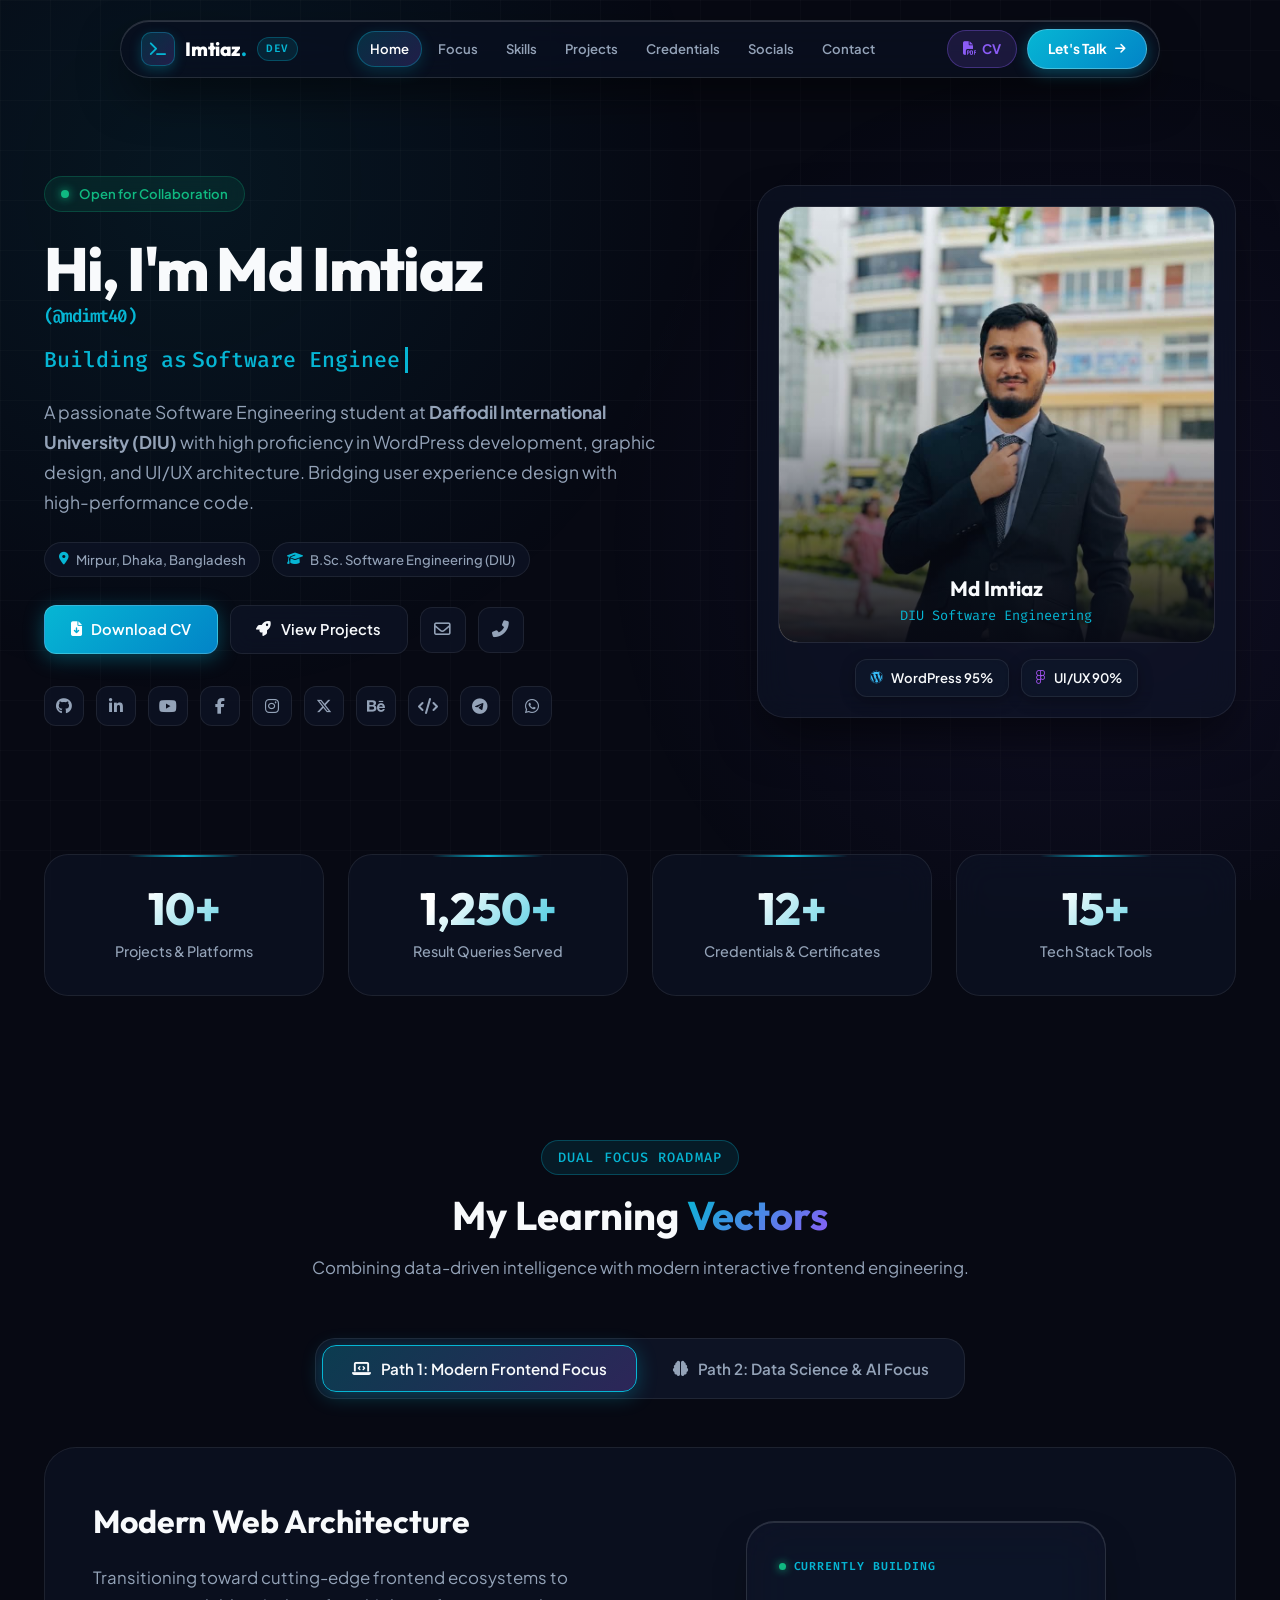
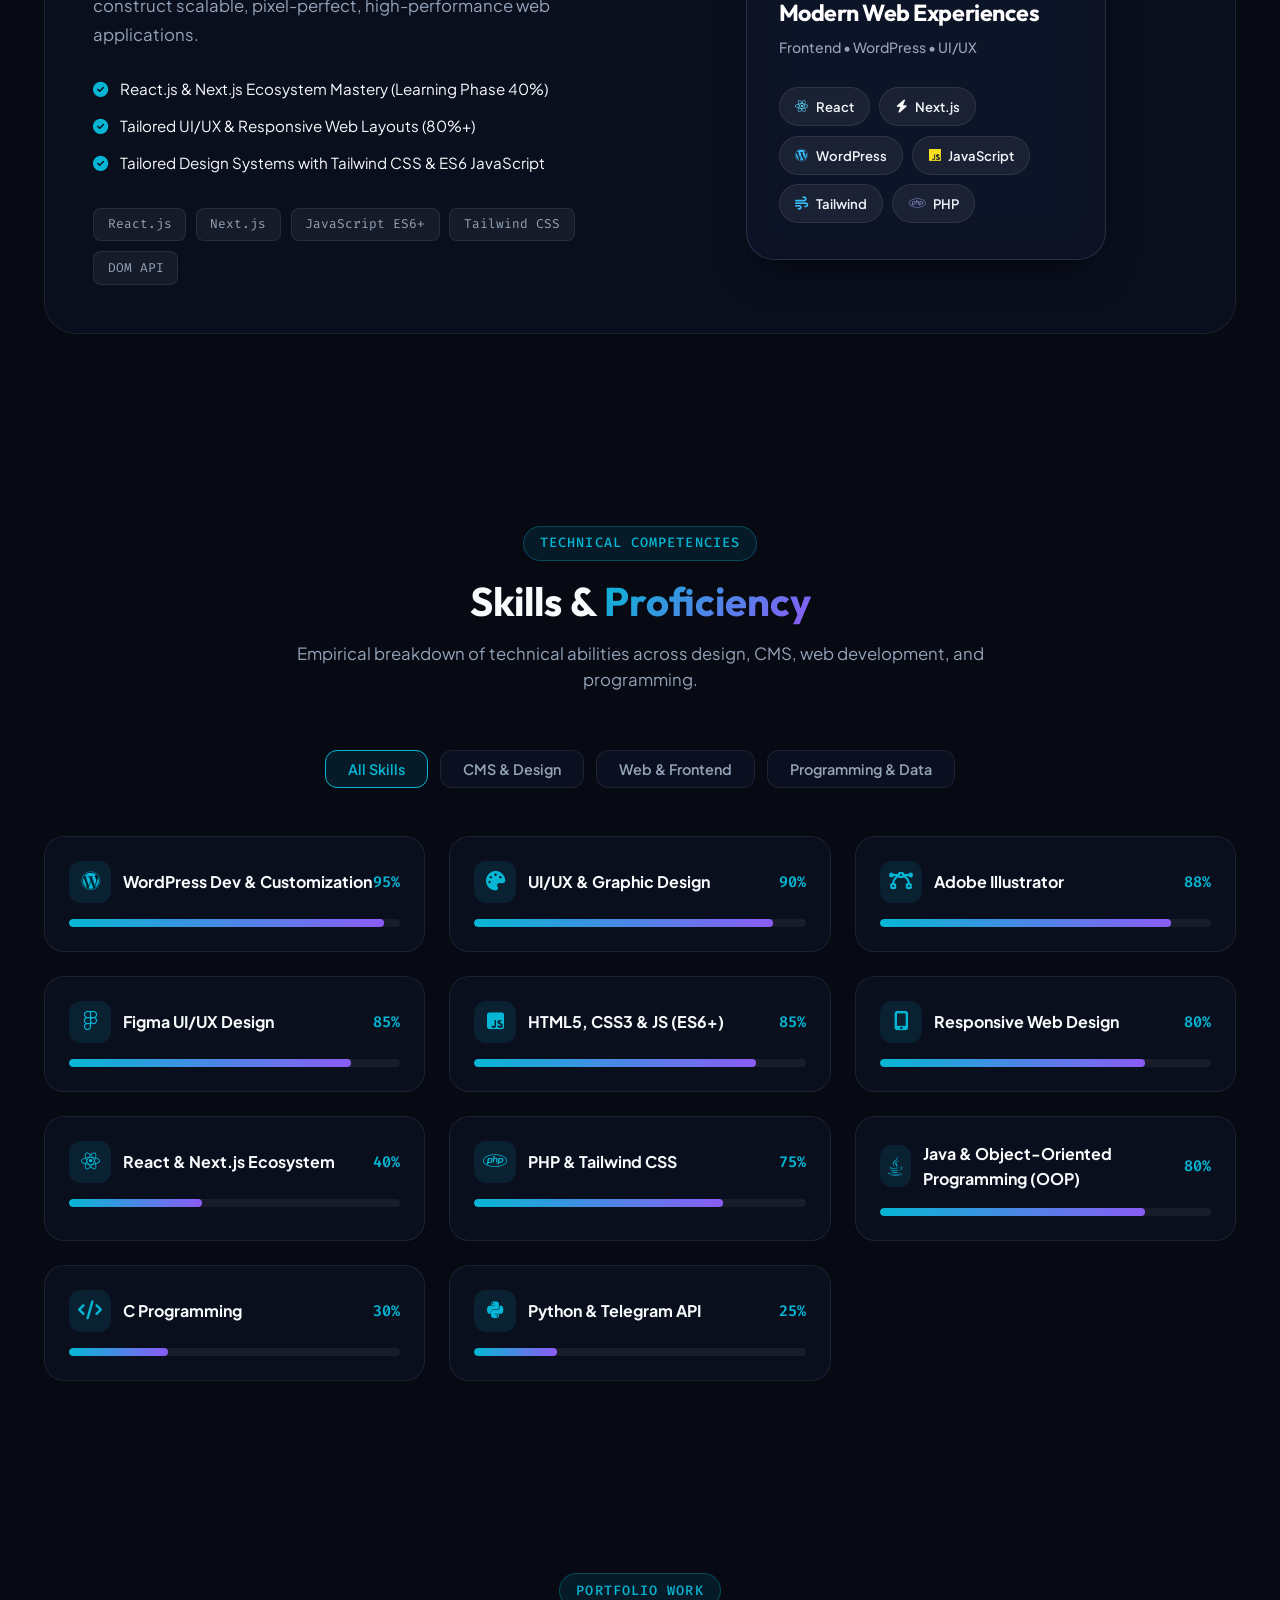
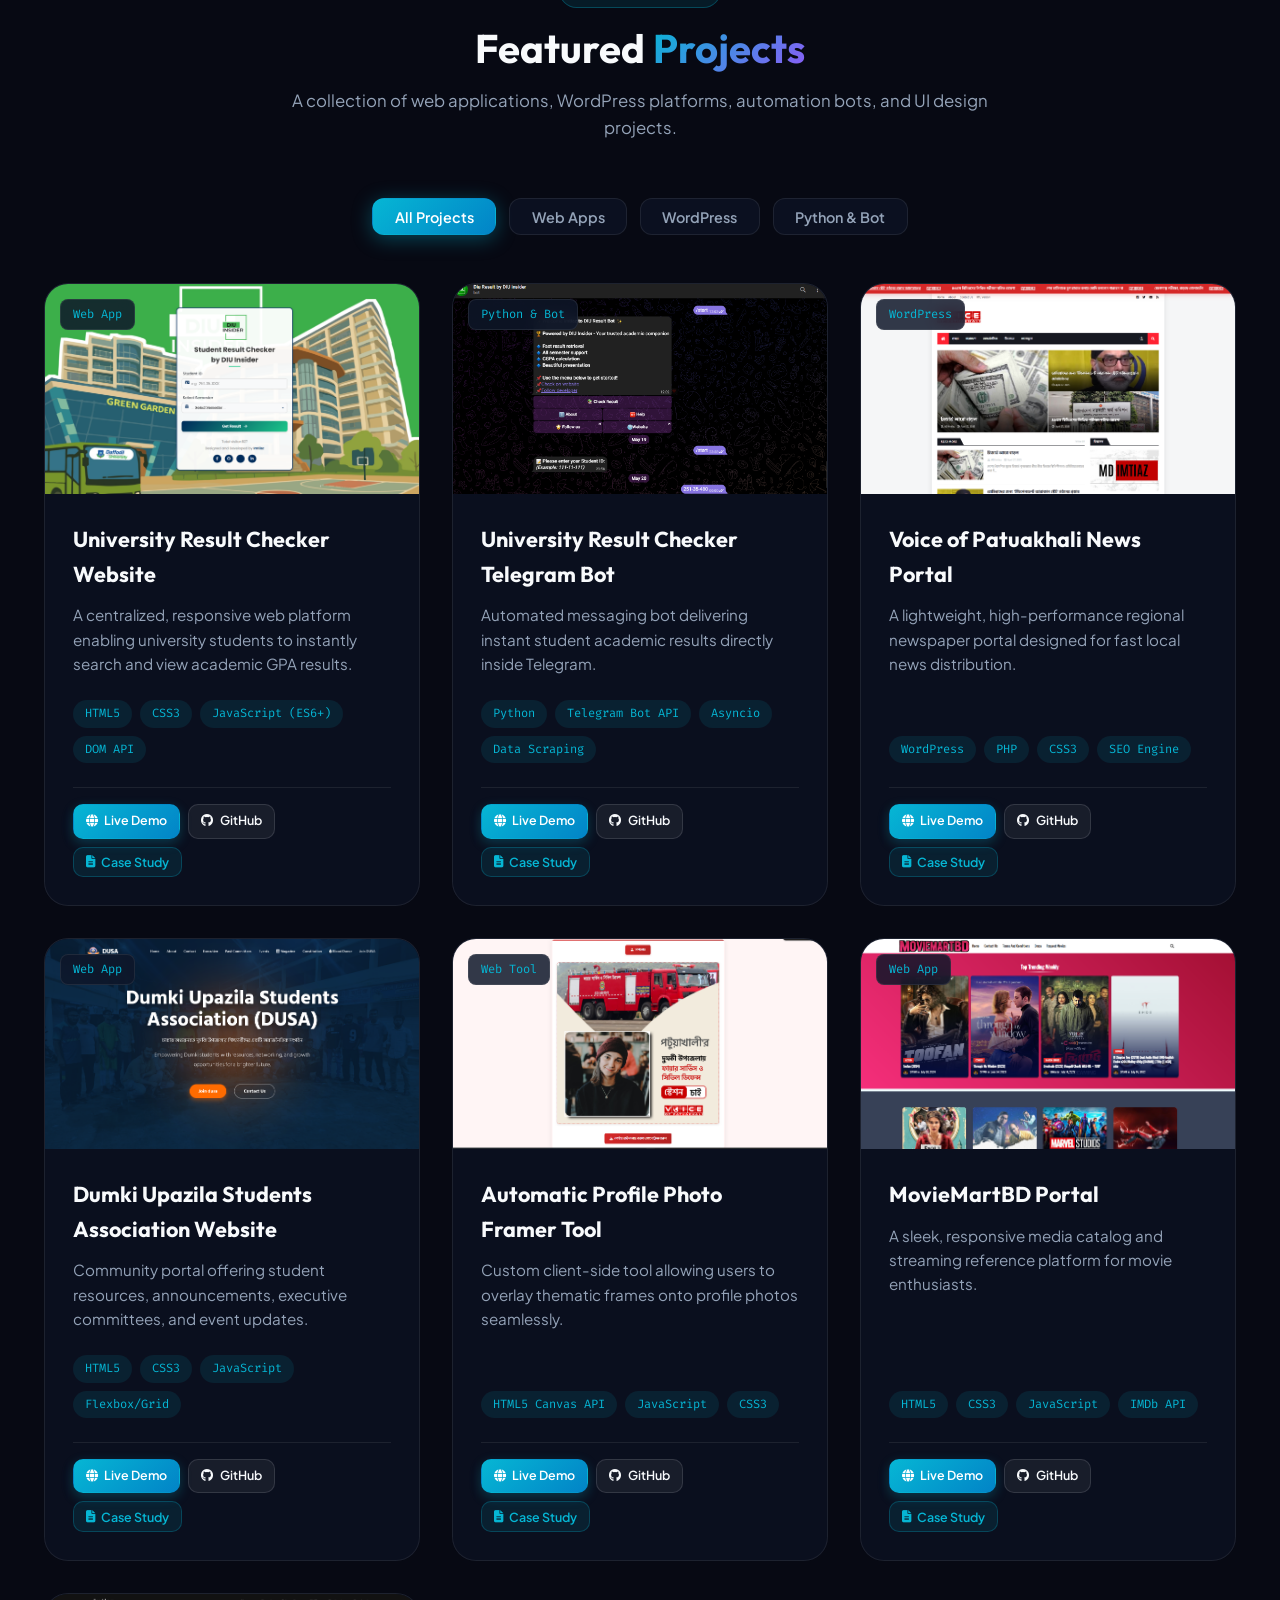
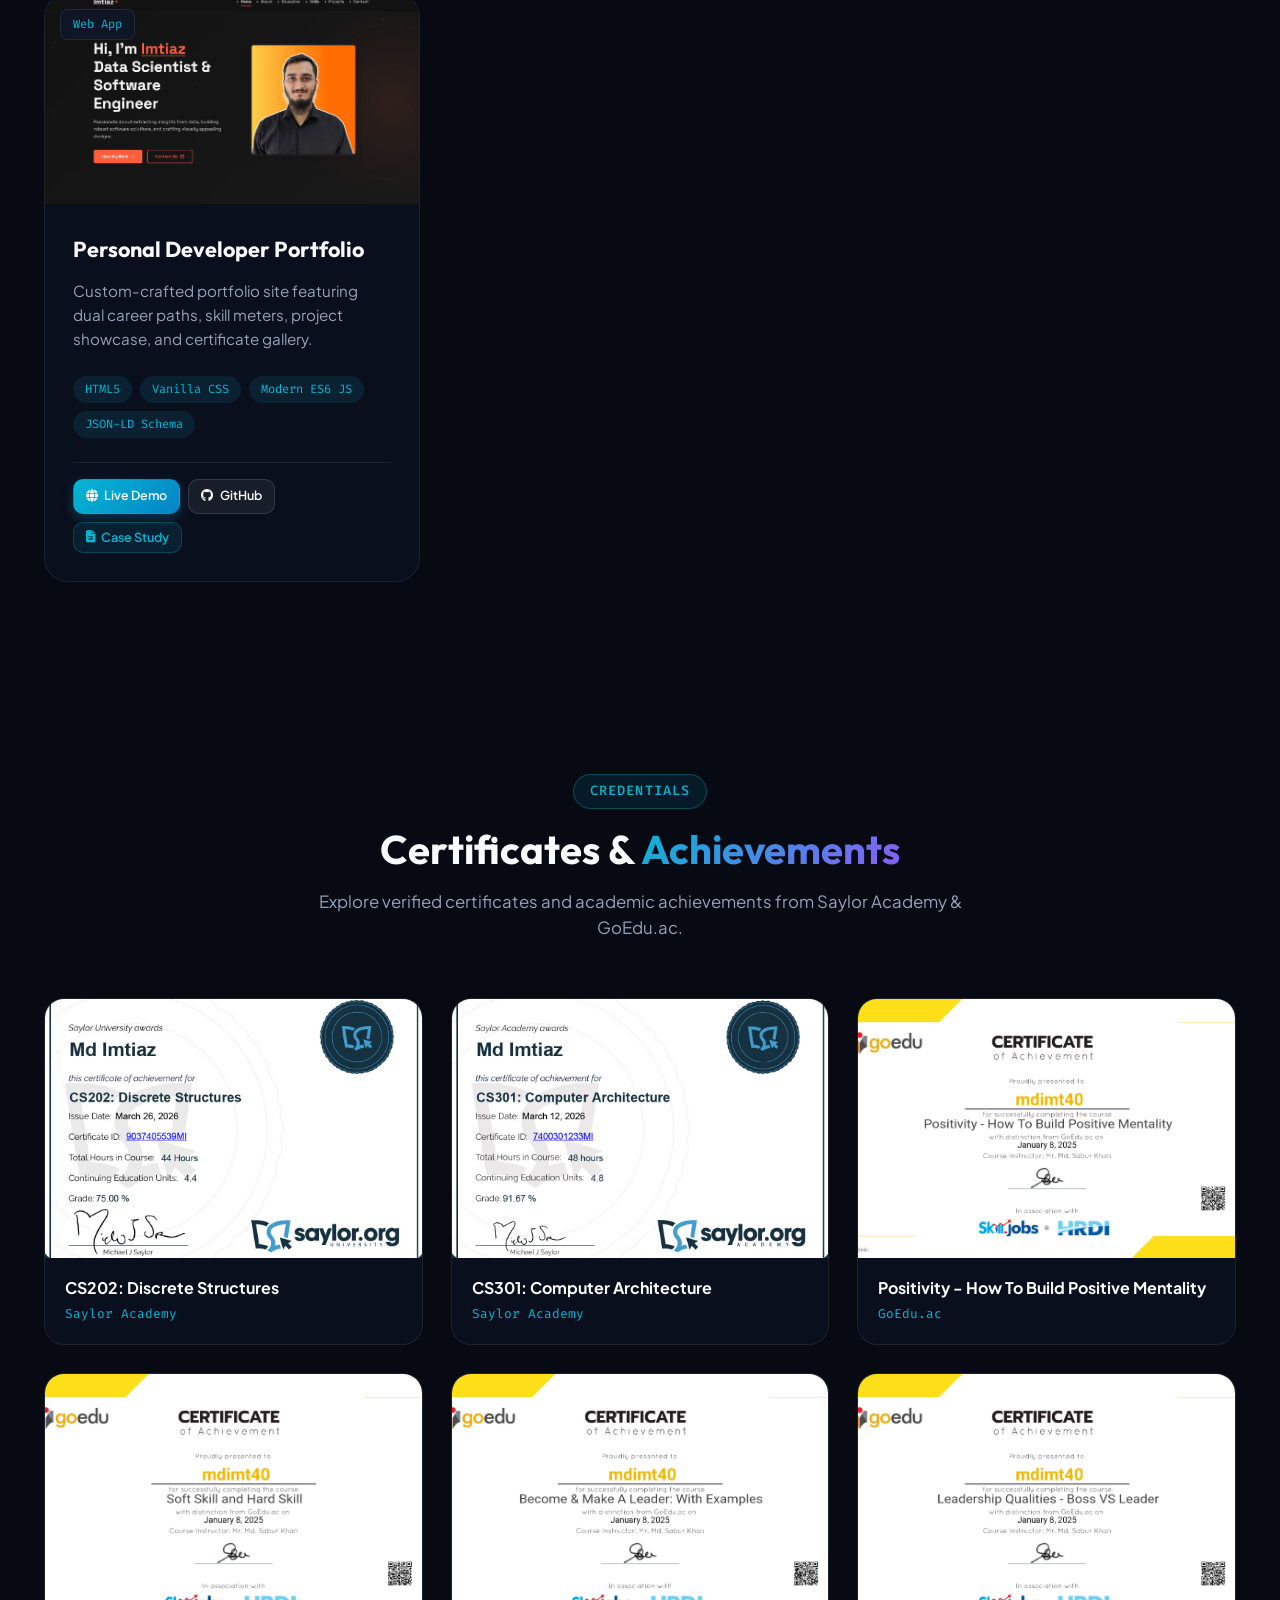
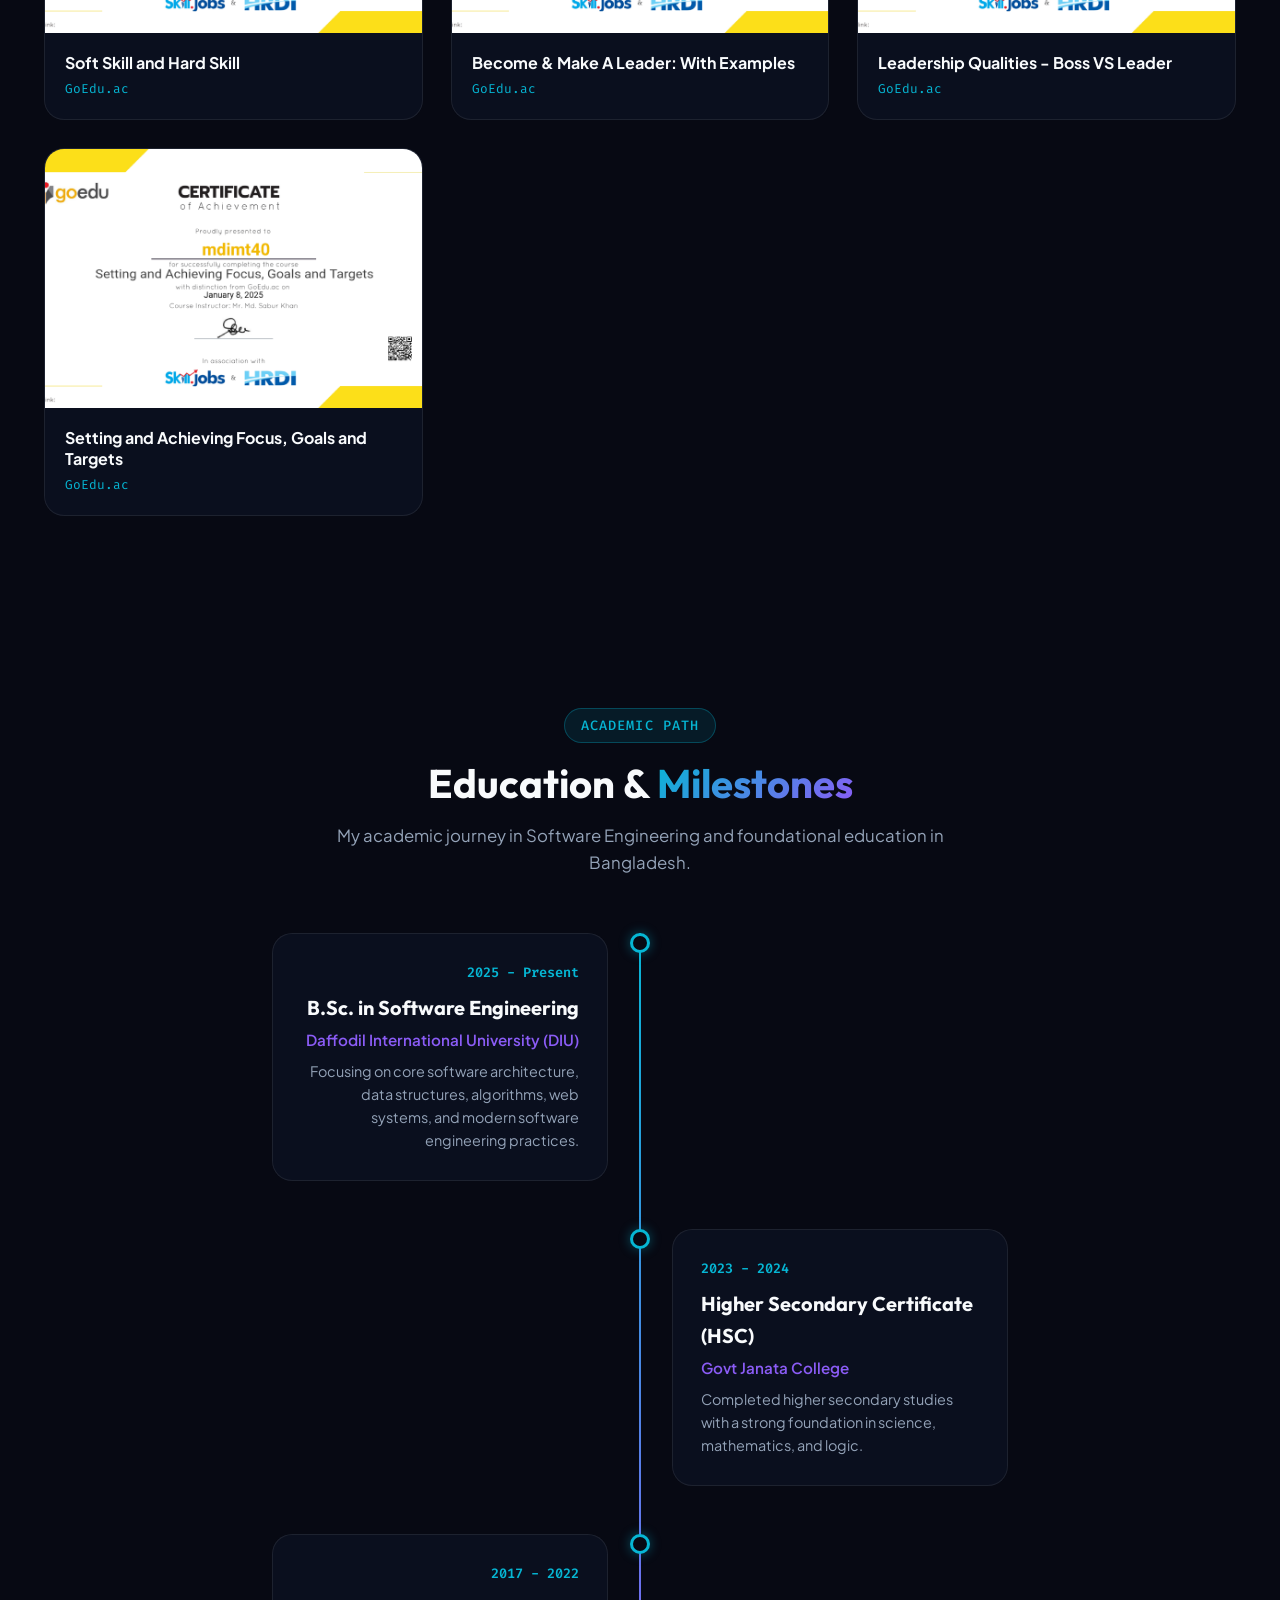
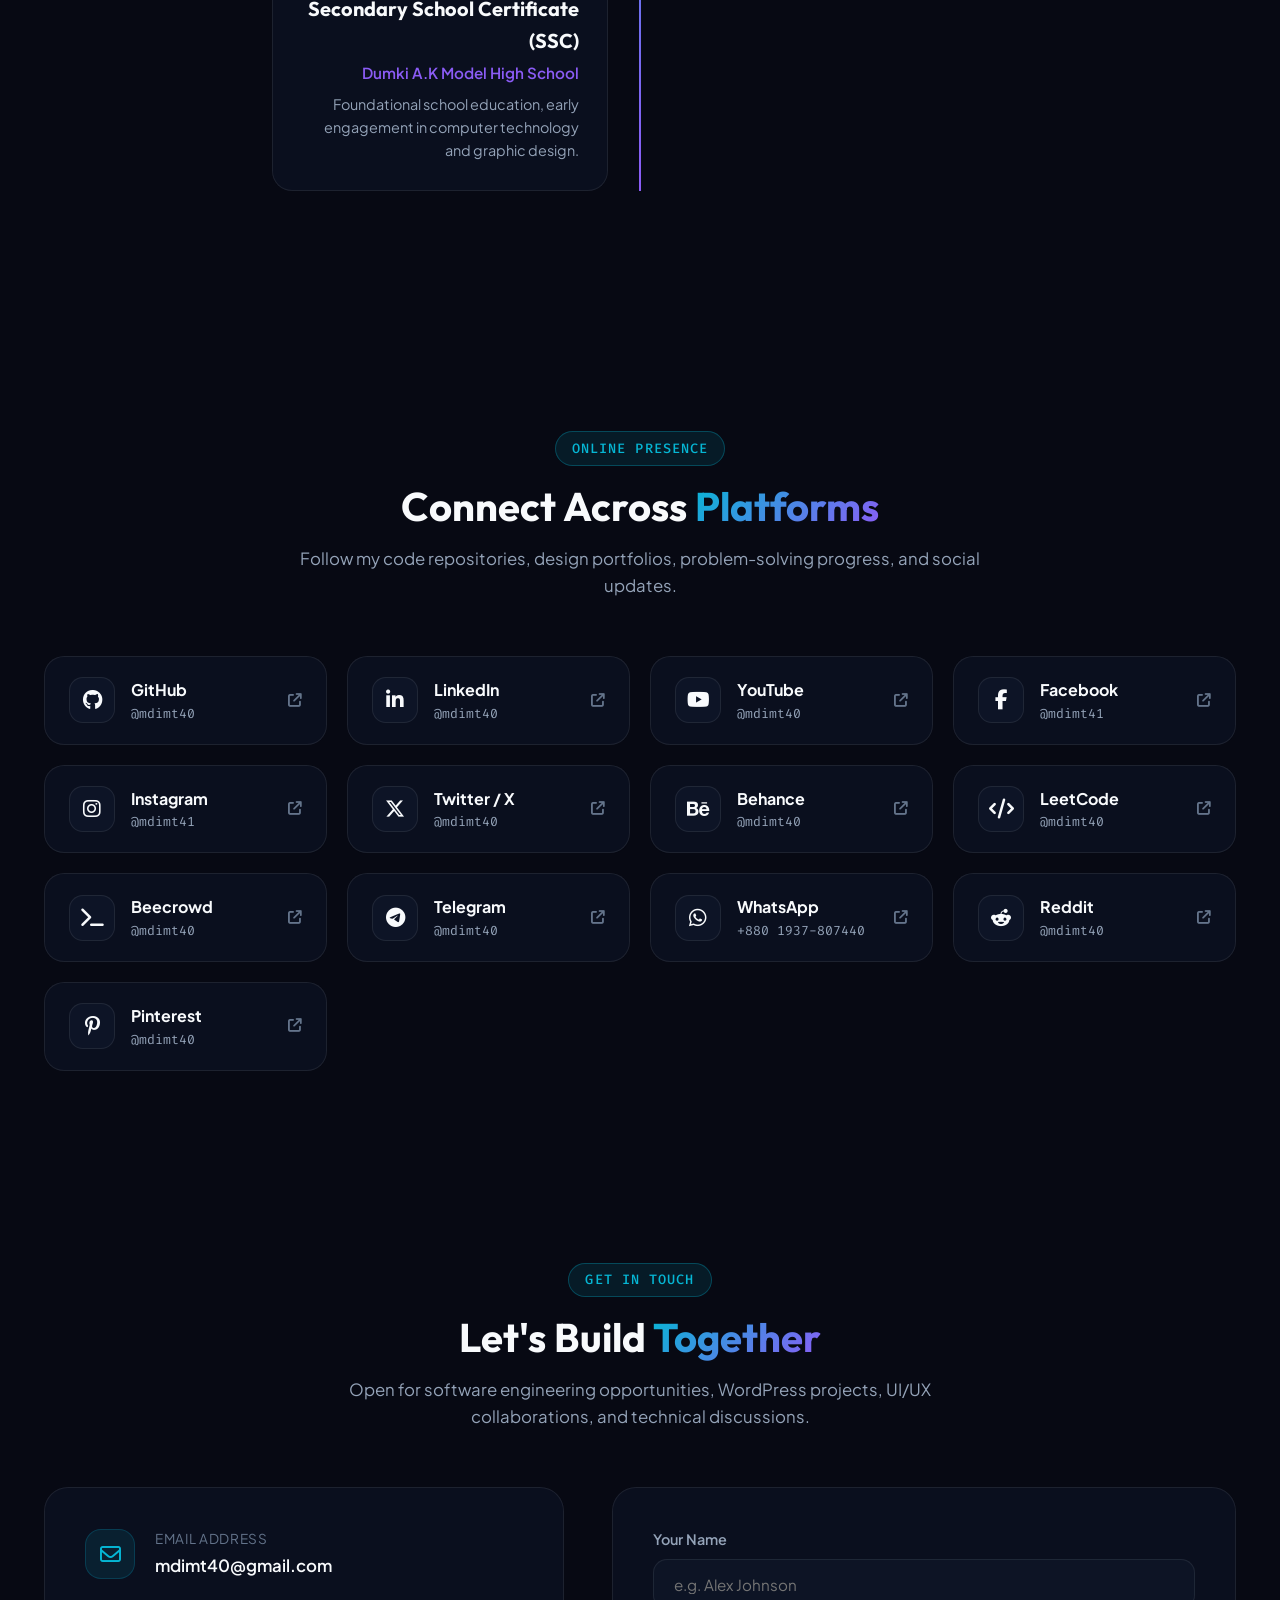
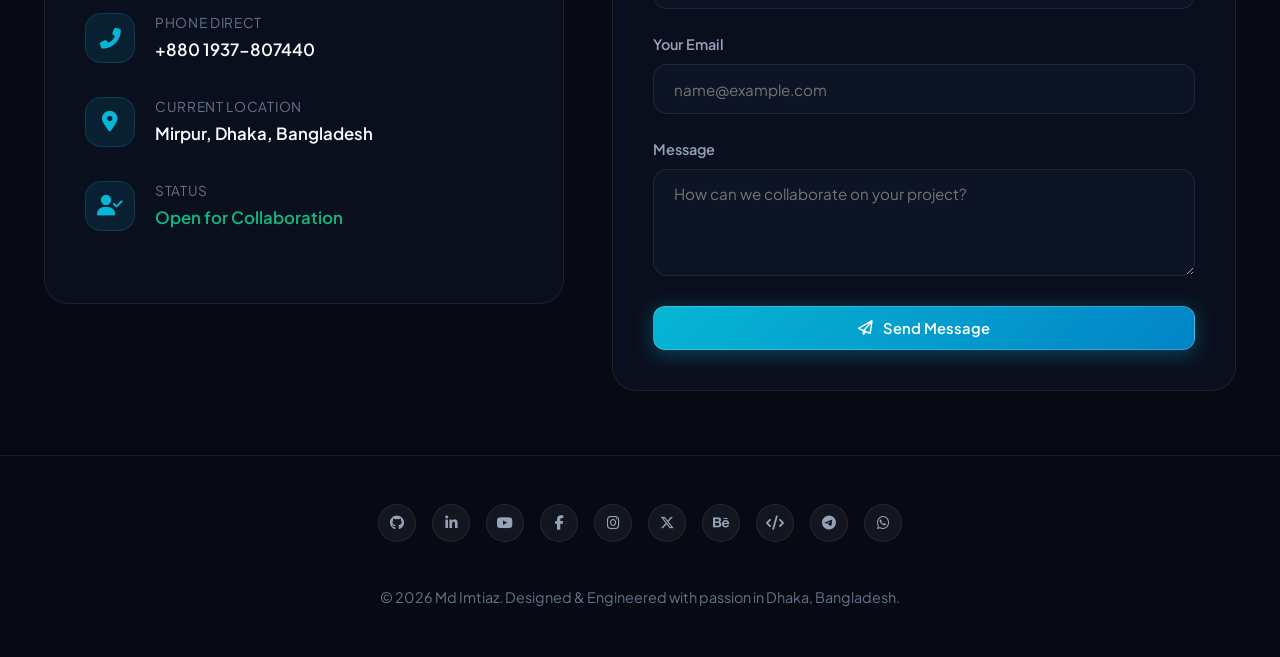
==== commit 180acf2d: "Update CV download link target to cv.pdf across header and hero section" ====
--- a/index.html
+++ b/index.html
@@ -125,7 +125,7 @@
       </nav>
 
       <div class="header-actions">
-        <a href="CV_Md_Imtiaz.pdf" target="_blank" download class="nav-cv-btn" title="Download CV / Resume">
+        <a href="cv.pdf" target="_blank" download class="nav-cv-btn" title="Download CV / Resume">
           <i class="fas fa-file-pdf"></i> CV
         </a>
         <a href="#contact" class="nav-cta-btn">
@@ -167,7 +167,7 @@
           </div>
 
           <div class="hero-actions">
-            <a href="CV_Md_Imtiaz.pdf" target="_blank" download class="btn btn-primary">
+            <a href="cv.pdf" target="_blank" download class="btn btn-primary">
               <i class="fas fa-file-download"></i> Download CV
             </a>
             <a href="#projects" class="btn btn-outline">
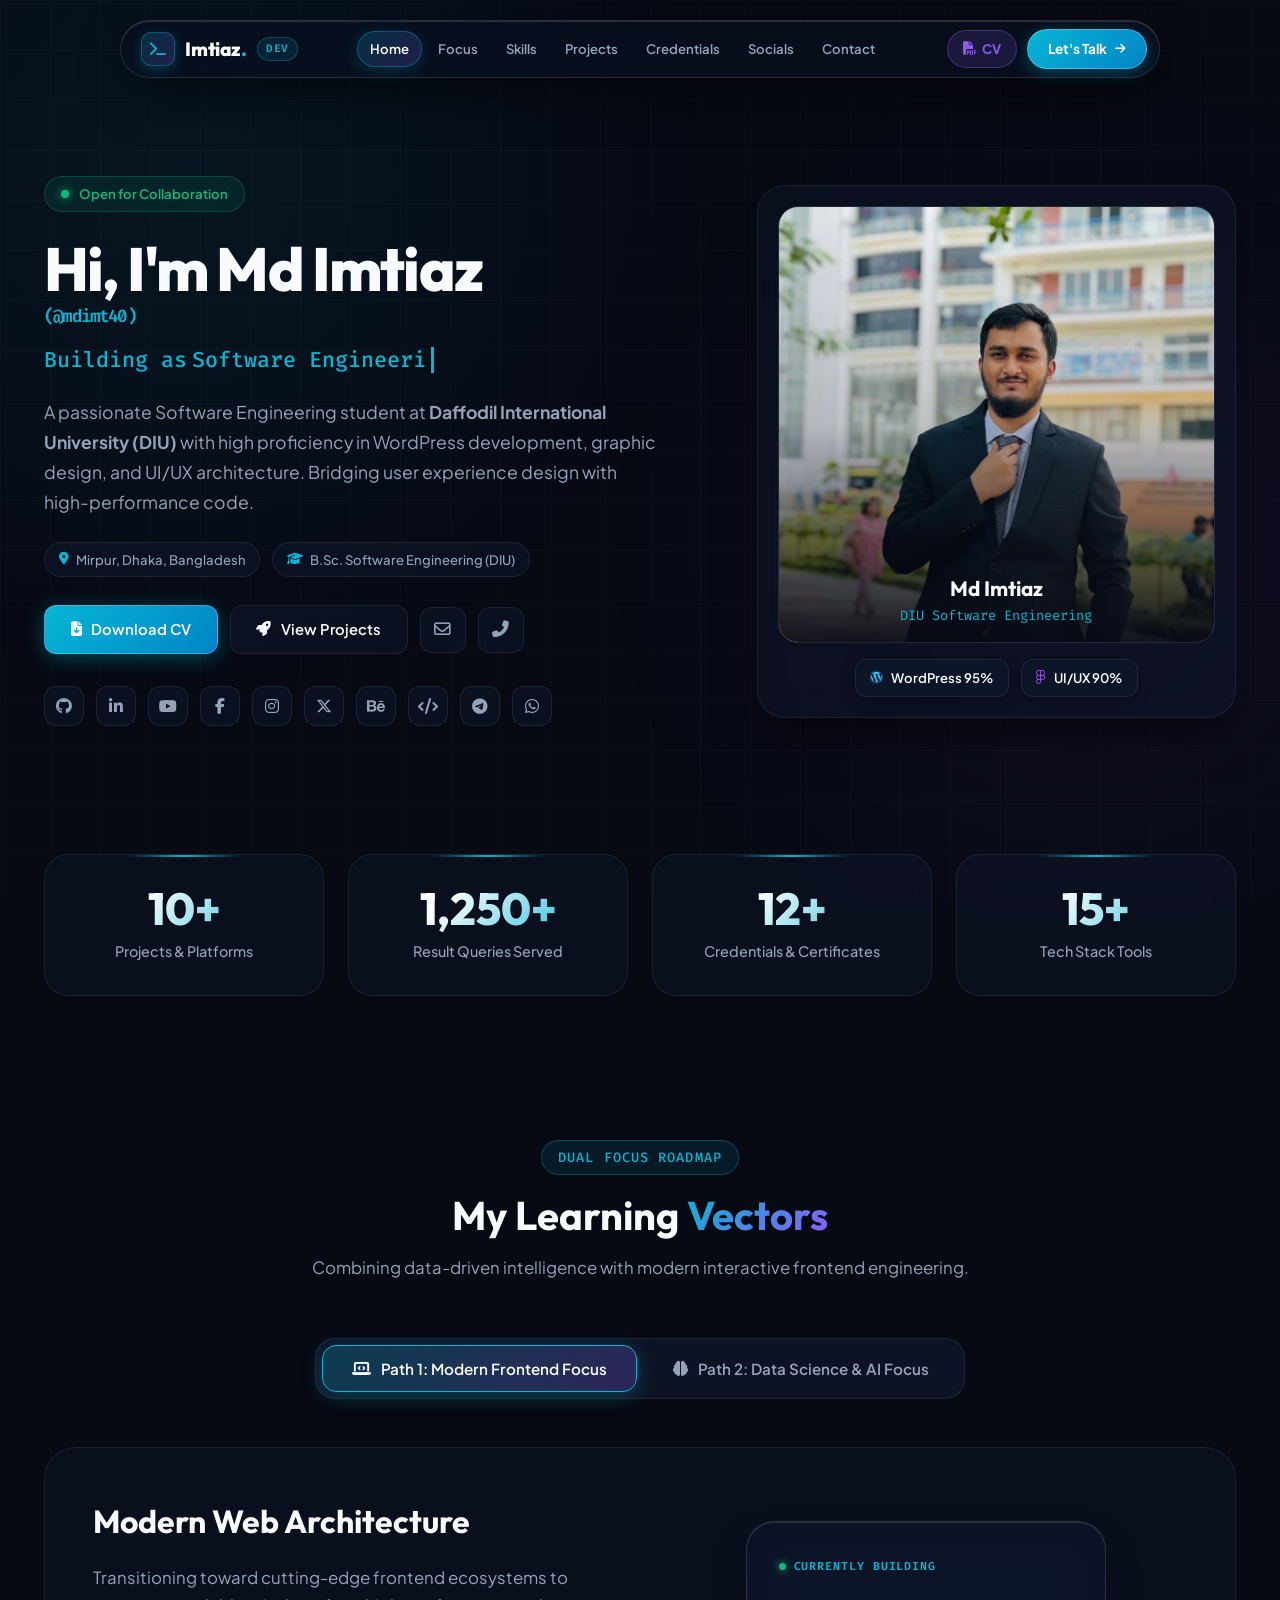
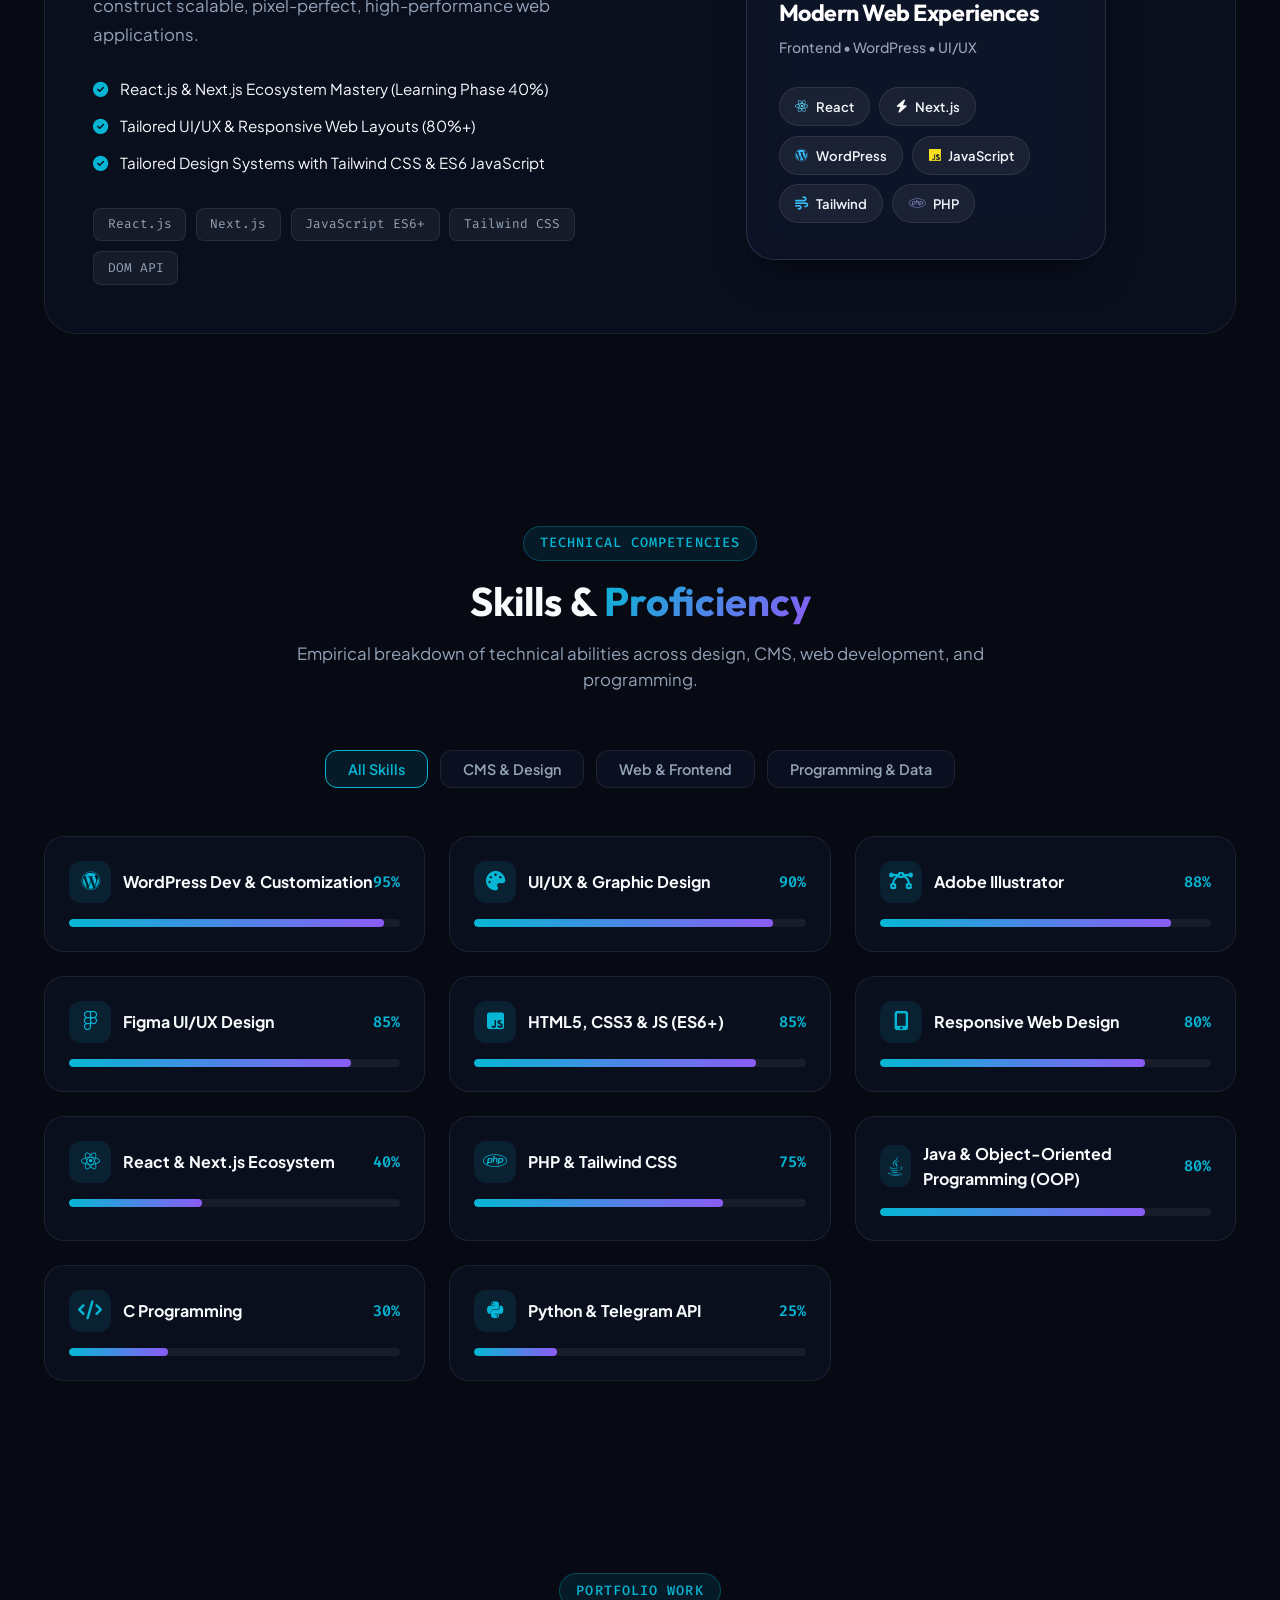
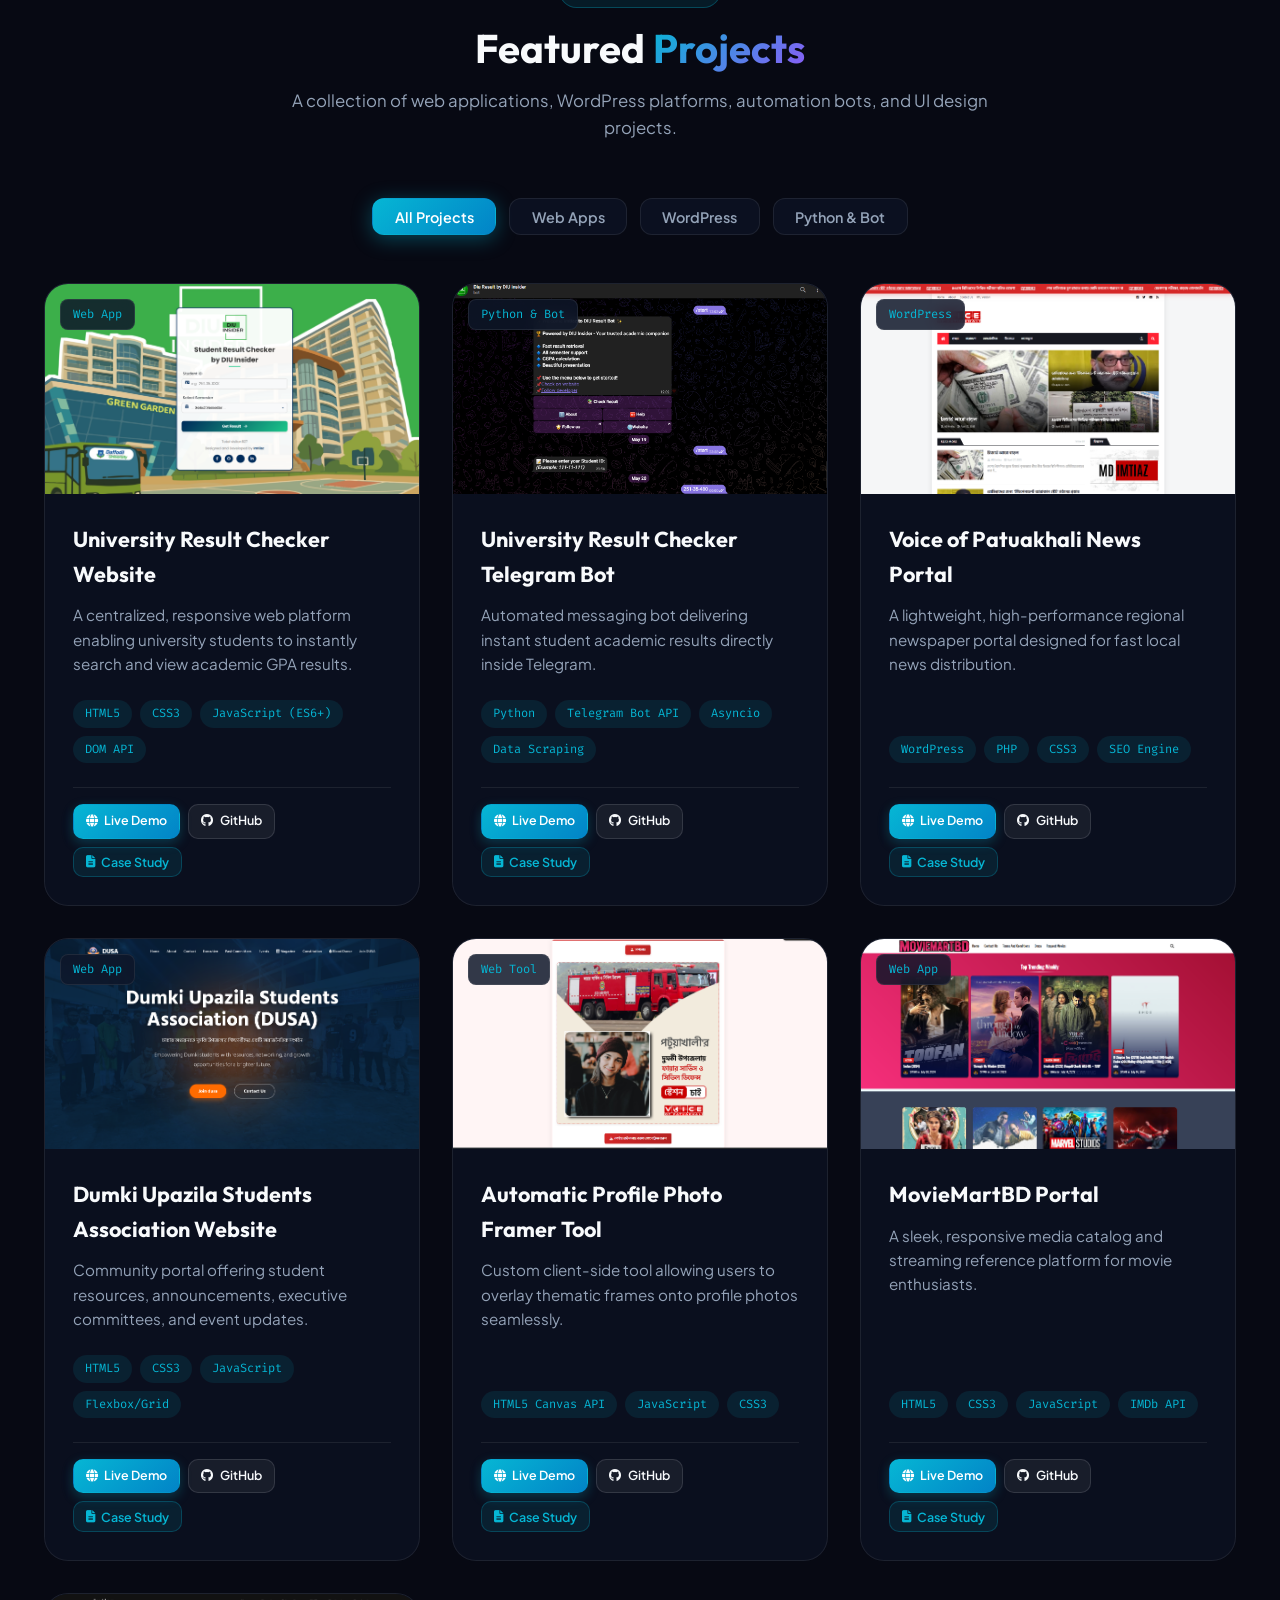
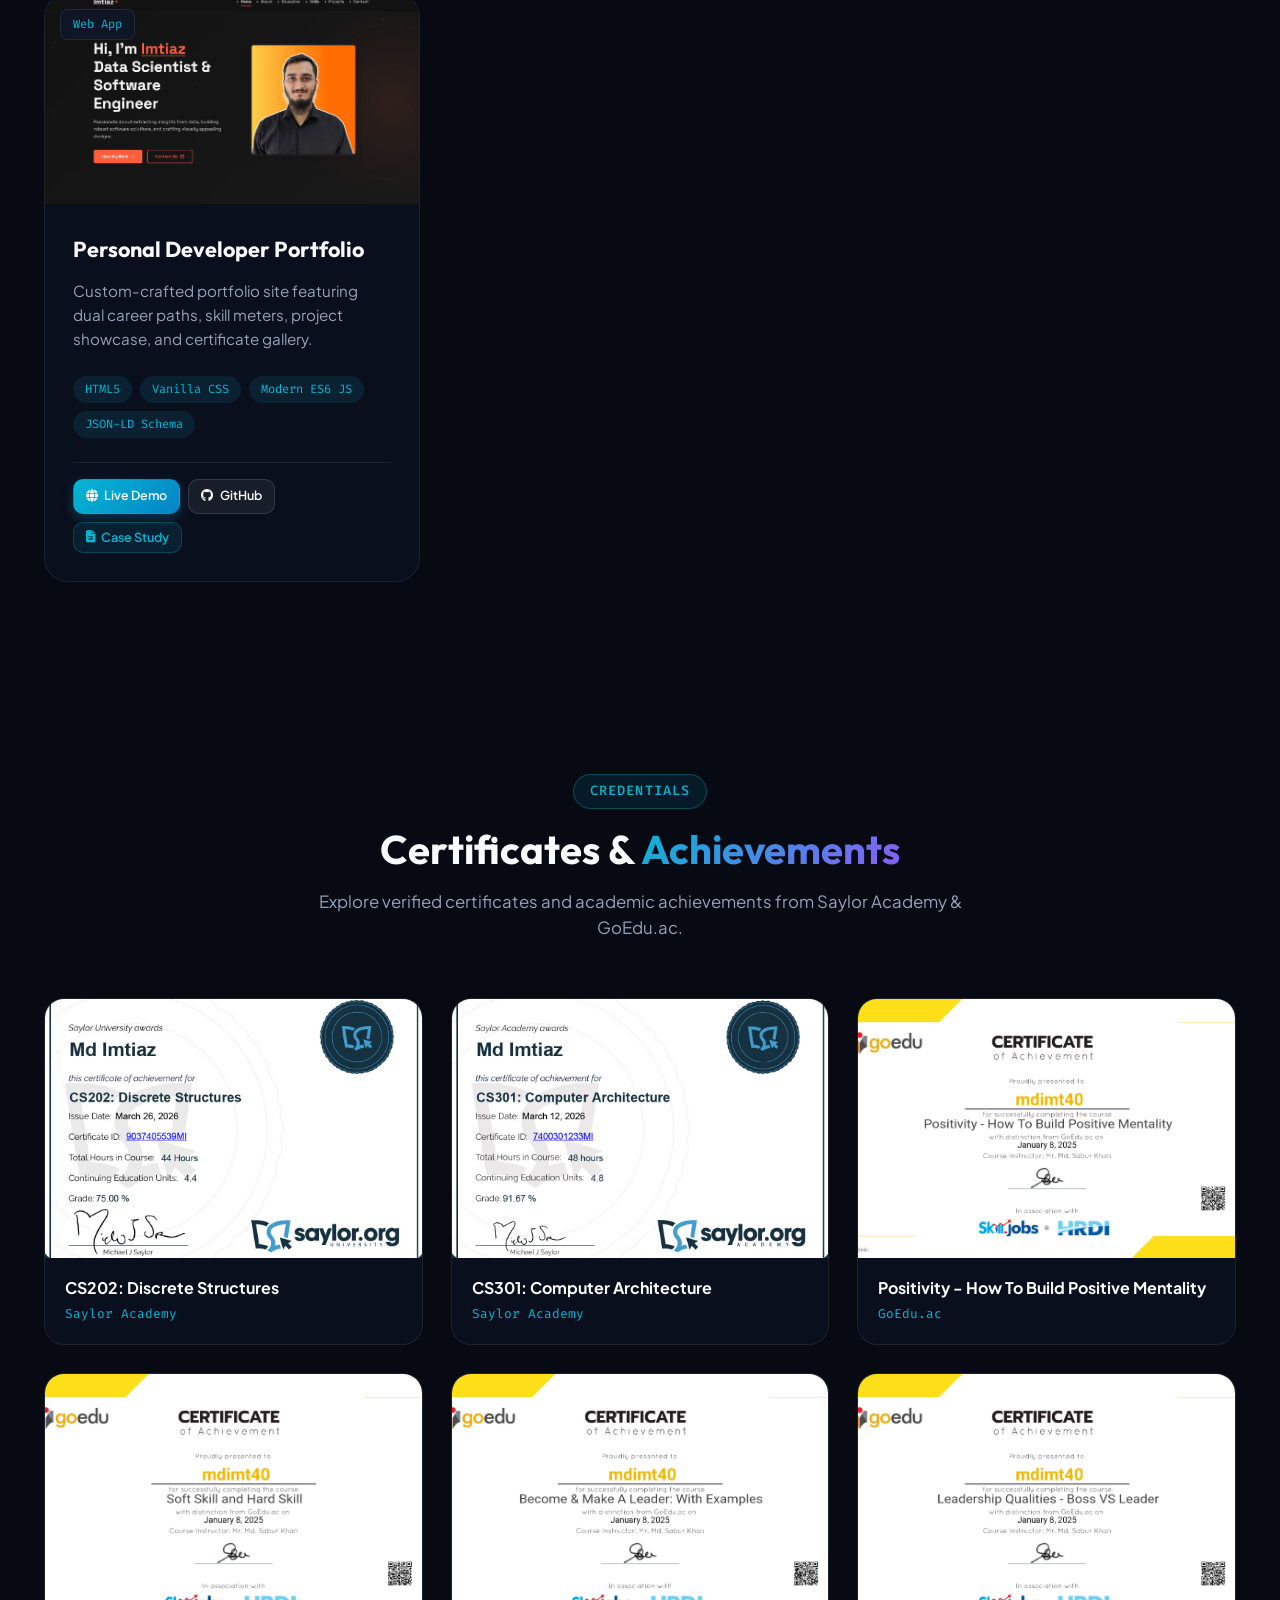
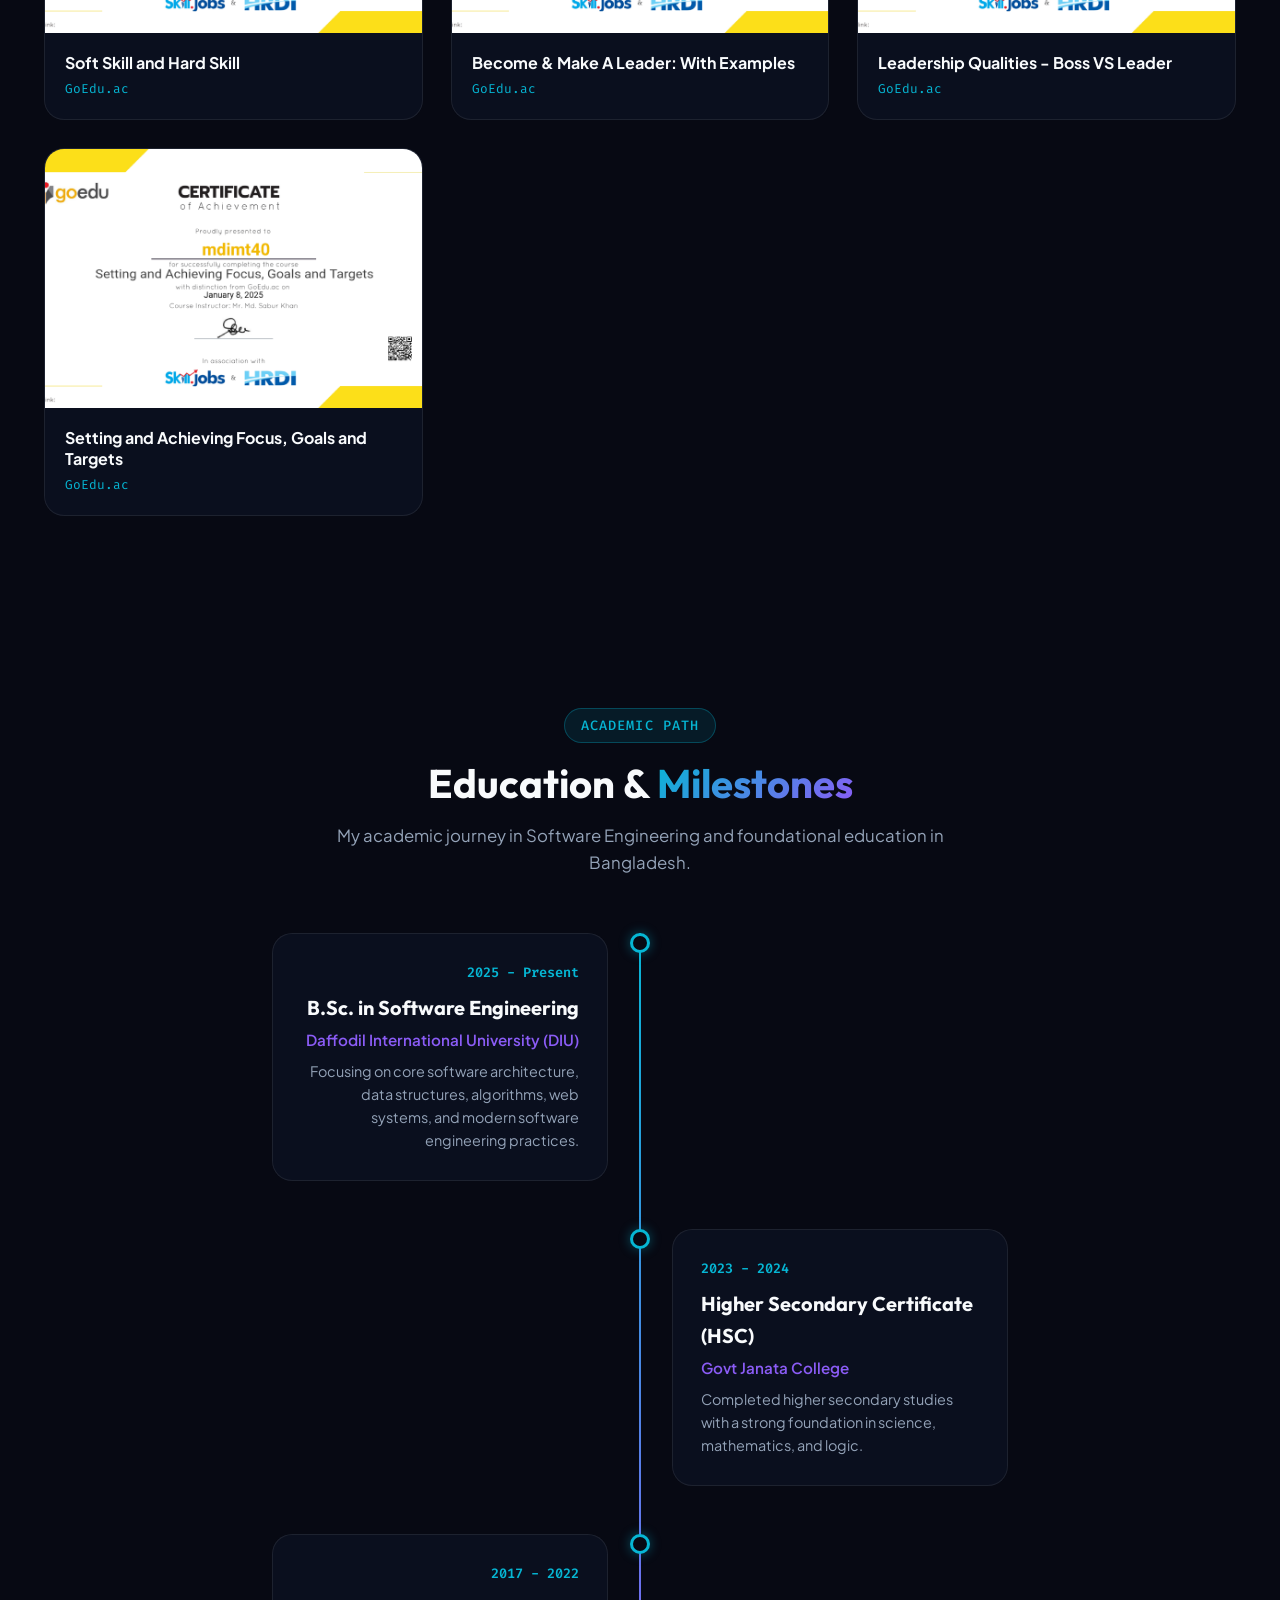
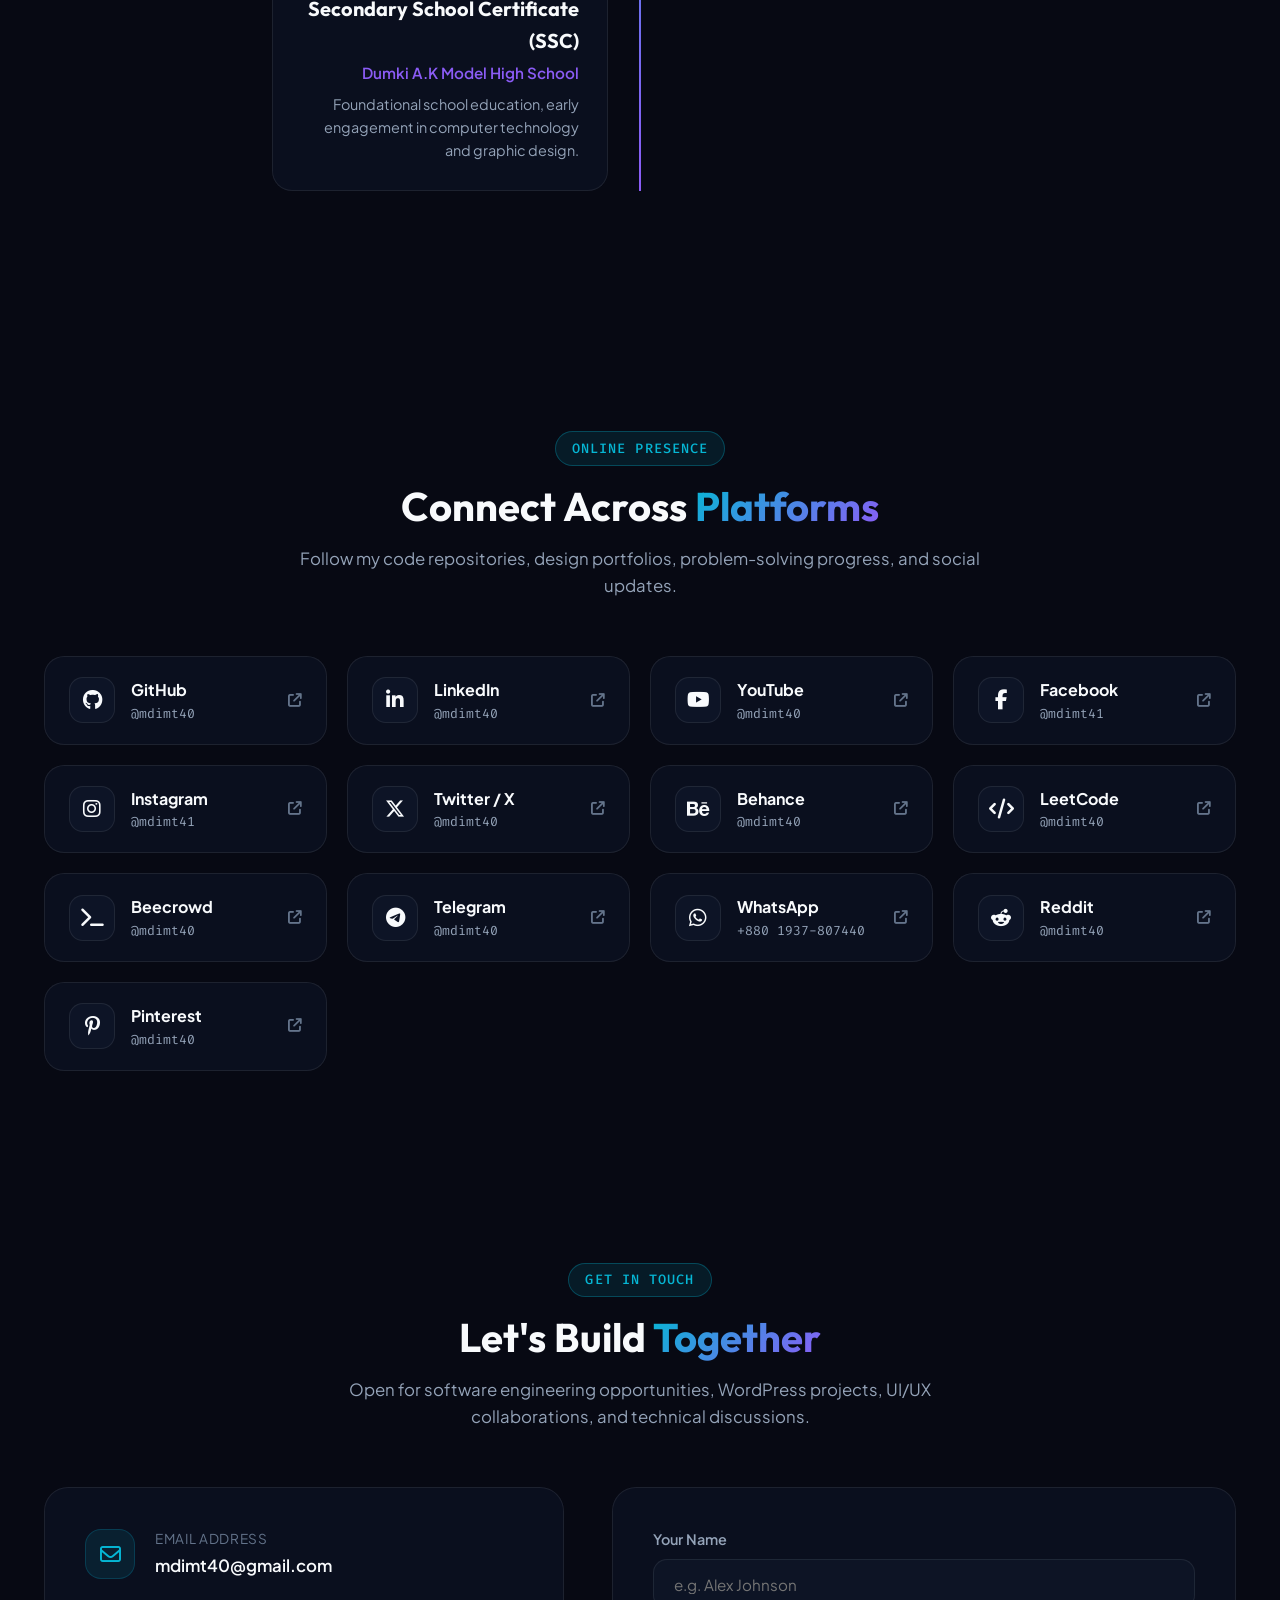
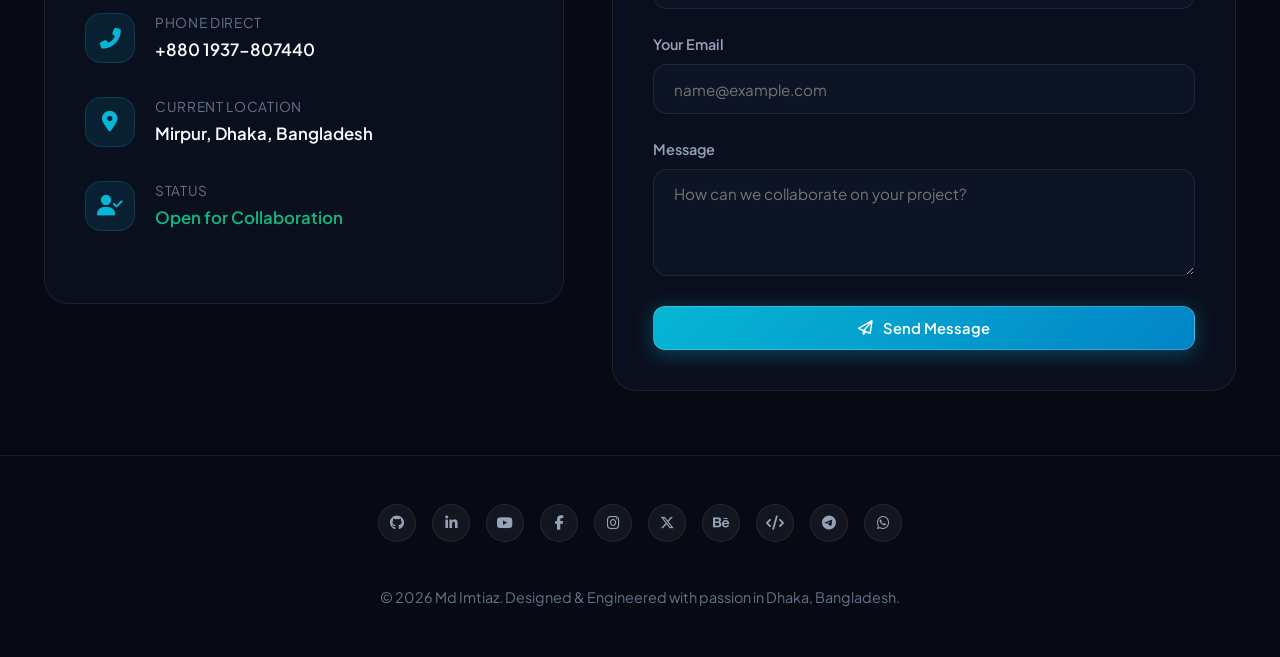
==== commit bc82f759: "Update index.html" ====
--- a/index.html
+++ b/index.html
@@ -11,25 +11,25 @@
   <meta name="keywords" content="mdimt40, @mdimt40, nmdimt40, mdimt41, Md Imtiaz, Md Imtiaz mdimt40, mdimt40 software engineer, mdimt40 portfolio, mdimt40 github, mdimt40 dev, Software Engineer Dhaka, WordPress Developer Bangladesh, UI/UX Designer, DIU Software Engineering">
   <meta name="author" content="Md Imtiaz (mdimt40)">
   <meta name="robots" content="index, follow, max-image-preview:large, max-snippet:-1, max-video-preview:-1">
-  <link rel="canonical" href="https://mdimt40.github.io/">
+  <link rel="canonical" href="https://mdimtiaz.dev/">
 
   <!-- Open Graph / Facebook / LinkedIn Meta Tags -->
   <meta property="og:type" content="website">
-  <meta property="og:url" content="https://mdimt40.github.io/">
+  <meta property="og:url" content="https://mdimtiaz.dev/">
   <meta property="og:title" content="mdimt40 — Md Imtiaz | Software Engineer, WordPress & UI/UX Developer">
   <meta property="og:description" content="Official website & portfolio of mdimt40 (Md Imtiaz): DIU Software Engineering student, WordPress expert (95%), UI/UX designer, React/Next.js & Python explorer.">
-  <meta property="og:image" content="https://mdimt40.github.io/image.jpg">
+  <meta property="og:image" content="https://mdimtiaz.dev/image.jpg">
   <meta property="og:site_name" content="mdimt40 — Md Imtiaz Portfolio">
   <meta property="og:locale" content="en_US">
 
   <!-- Twitter / X Meta Tags -->
   <meta name="twitter:card" content="summary_large_image">
-  <meta name="twitter:url" content="https://mdimt40.github.io/">
+  <meta name="twitter:url" content="https://mdimtiaz.dev/">
   <meta name="twitter:site" content="@mdimt40">
   <meta name="twitter:creator" content="@mdimt40">
   <meta name="twitter:title" content="mdimt40 — Md Imtiaz | Software Engineer & Developer">
   <meta name="twitter:description" content="Portfolio of mdimt40 (Md Imtiaz): DIU Software Engineering student, WordPress expert, UI/UX designer, and frontend/data science developer in Dhaka, Bangladesh.">
-  <meta name="twitter:image" content="https://mdimt40.github.io/image.jpg">
+  <meta name="twitter:image" content="https://mdimtiaz.dev/image.jpg">
 
   <!-- Schema.org JSON-LD Graph Structured Data for Google Rank #1 -->
   <script type="application/ld+json">
@@ -38,21 +38,21 @@
     "@graph": [
       {
         "@type": "WebSite",
-        "@id": "https://mdimt40.github.io/#website",
-        "url": "https://mdimt40.github.io/",
+        "@id": "https://mdimtiaz.dev/#website",
+        "url": "https://mdimtiaz.dev/",
         "name": "mdimt40 — Md Imtiaz Developer Portfolio",
-        "alternateName": ["mdimt40", "mdimt40.github.io", "nmdimt40"],
+        "alternateName": ["mdimt40", "mdimtiaz.dev", "nmdimt40"],
         "description": "Official personal portfolio and website of mdimt40 (Md Imtiaz).",
         "inLanguage": "en-US"
       },
       {
         "@type": "Person",
-        "@id": "https://mdimt40.github.io/#person",
+        "@id": "https://mdimtiaz.dev/#person",
         "name": "Md Imtiaz",
         "alternateName": ["mdimt40", "@mdimt40", "nmdimt40", "mdimt41"],
         "identifier": "mdimt40",
-        "url": "https://mdimt40.github.io/",
-        "image": "https://mdimt40.github.io/image.jpg",
+        "url": "https://mdimtiaz.dev/",
+        "image": "https://mdimtiaz.dev/image.jpg",
         "jobTitle": ["Software Engineer", "WordPress Developer", "UI/UX Designer", "Frontend Developer", "Data Science Aspirant"],
         "knowsAbout": ["Software Engineering", "Java Programming", "Object-Oriented Programming (OOP)", "WordPress Development", "UI/UX Design", "React.js", "Next.js", "Python", "Data Analysis", "Telegram API", "HTML5", "CSS3", "JavaScript"],
         "worksFor": {
